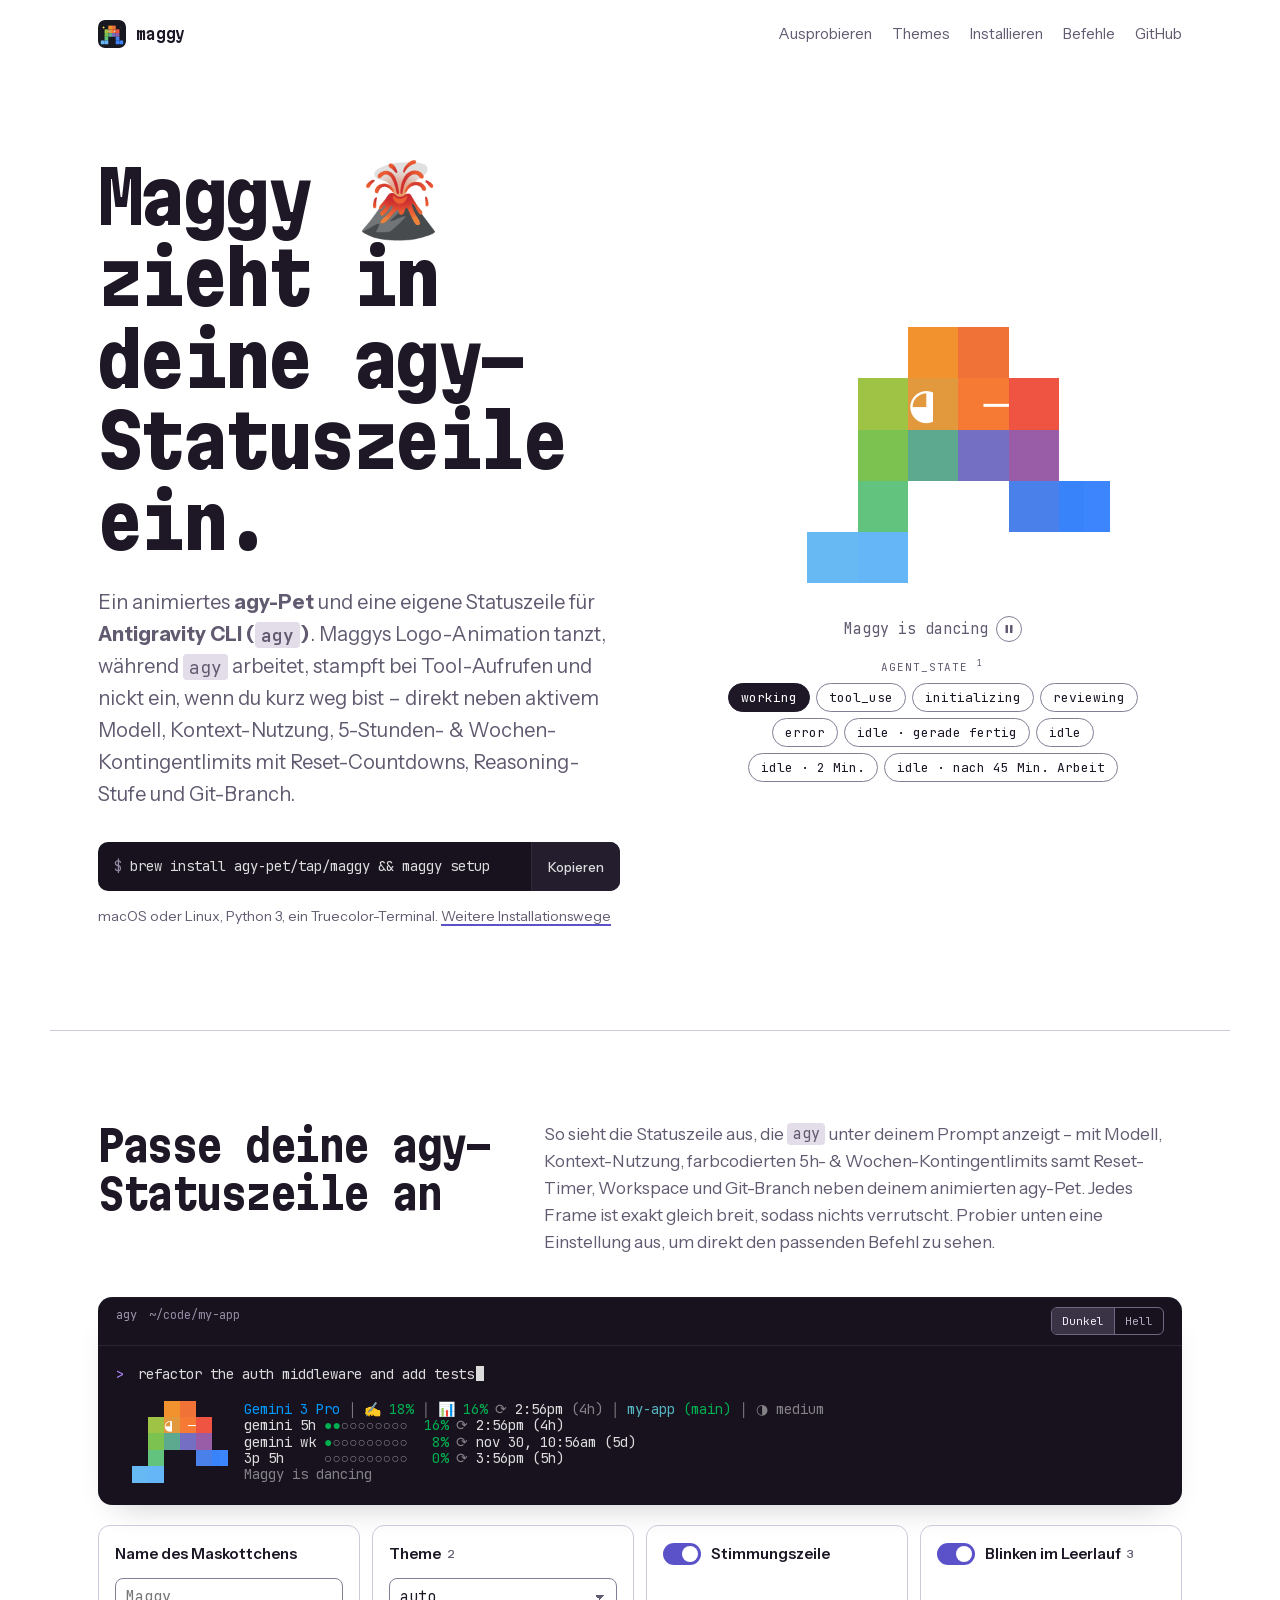
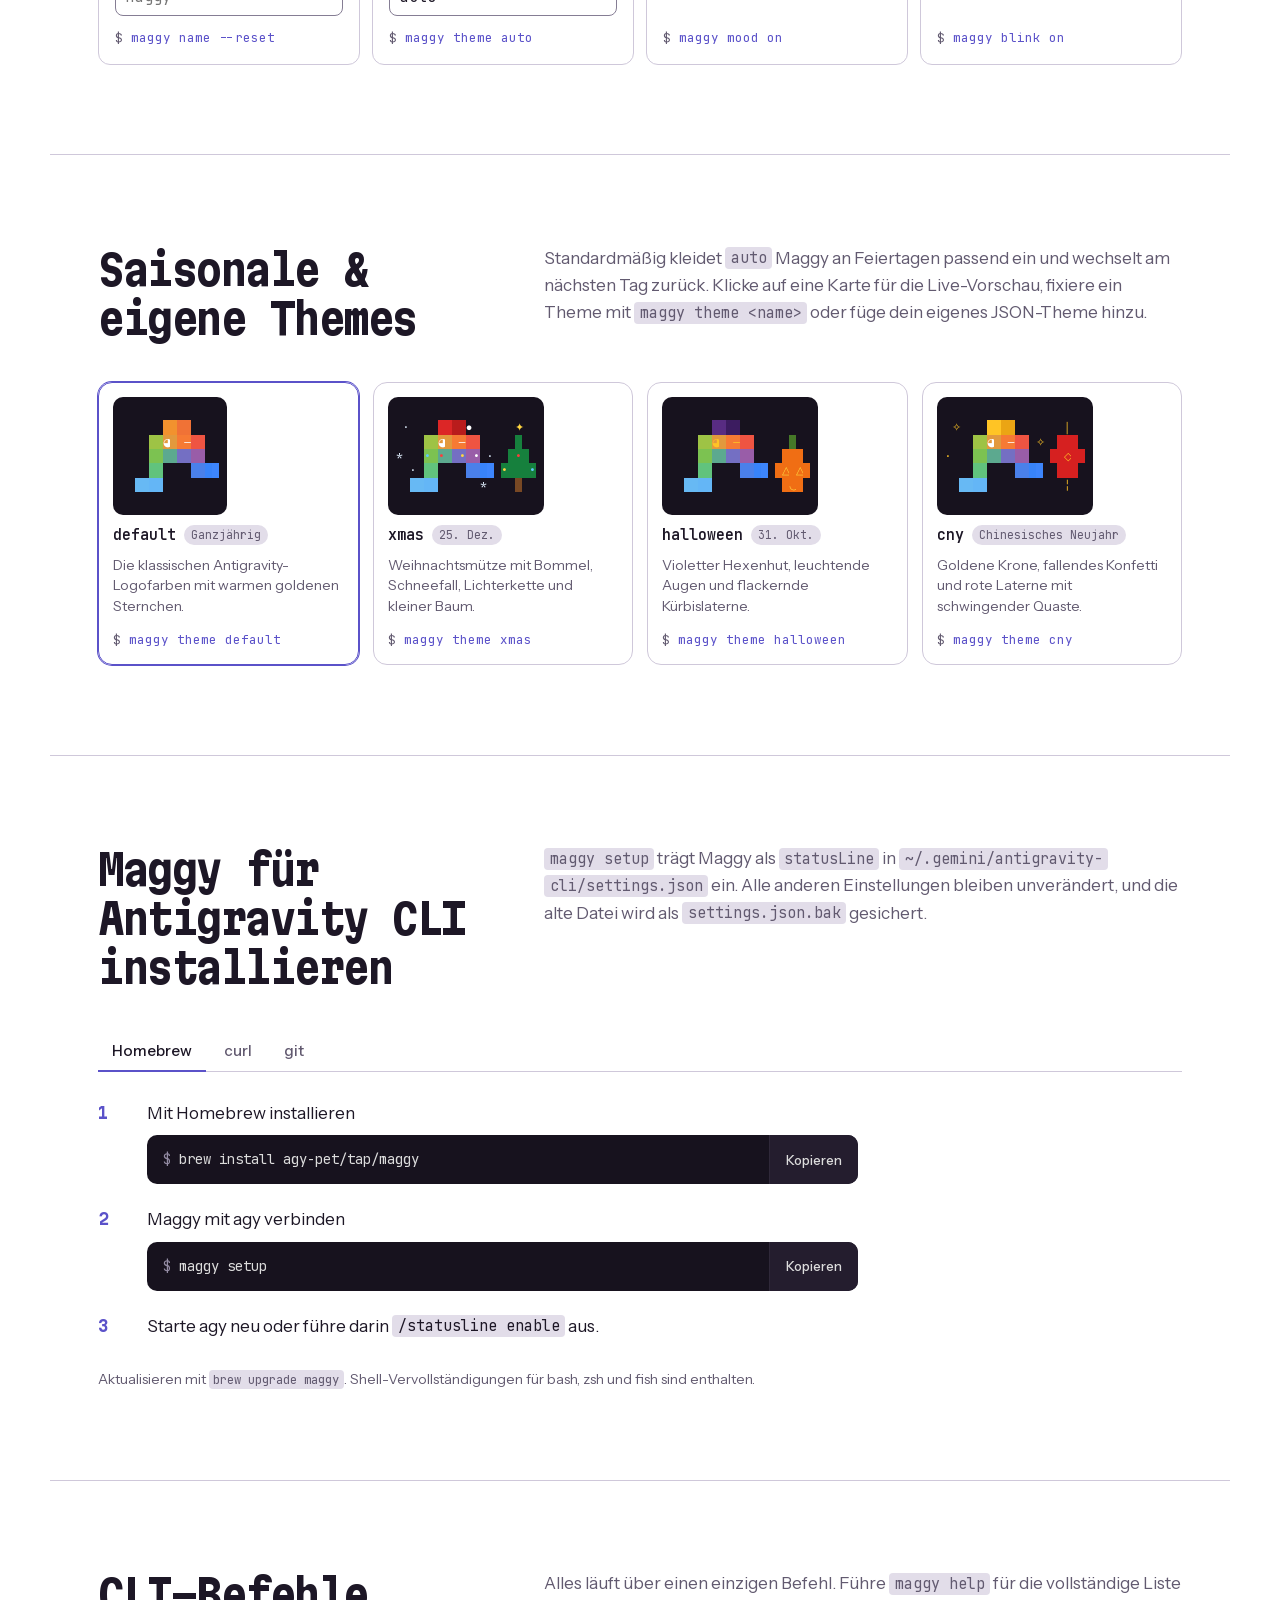
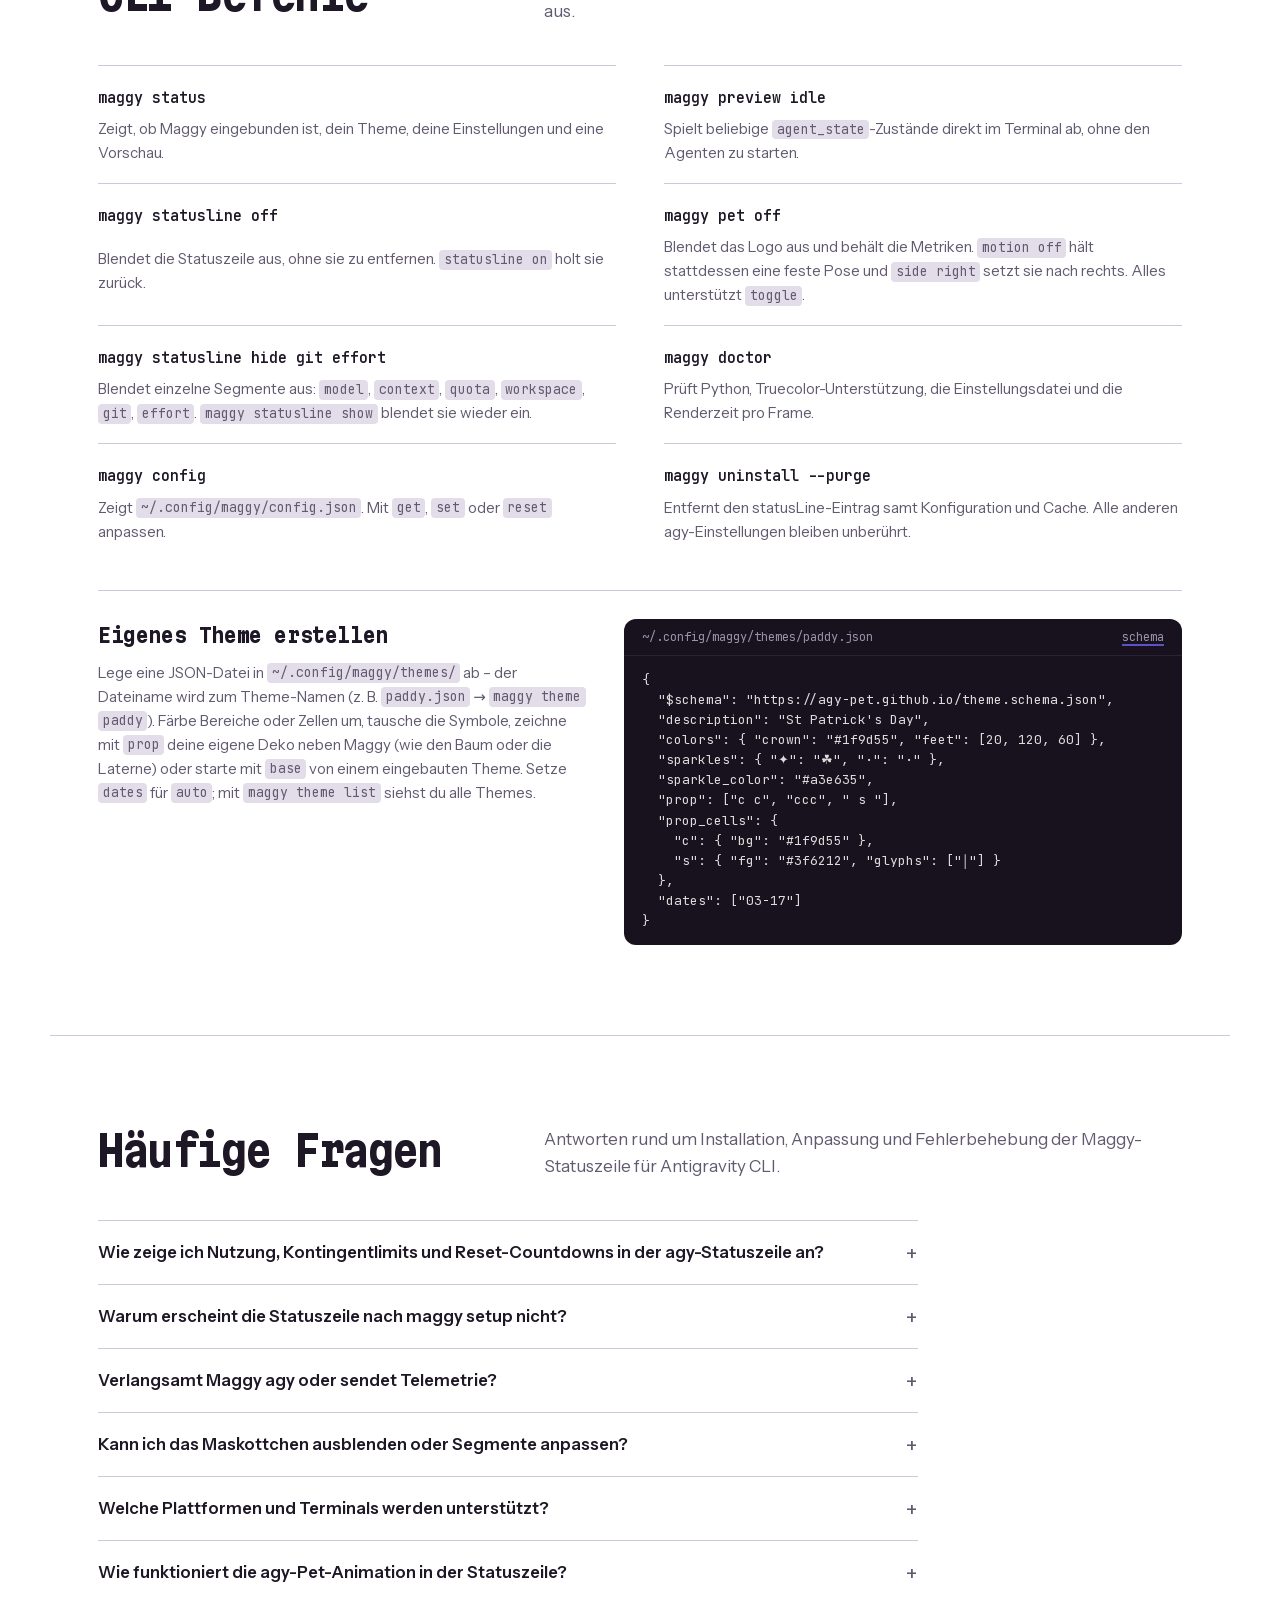
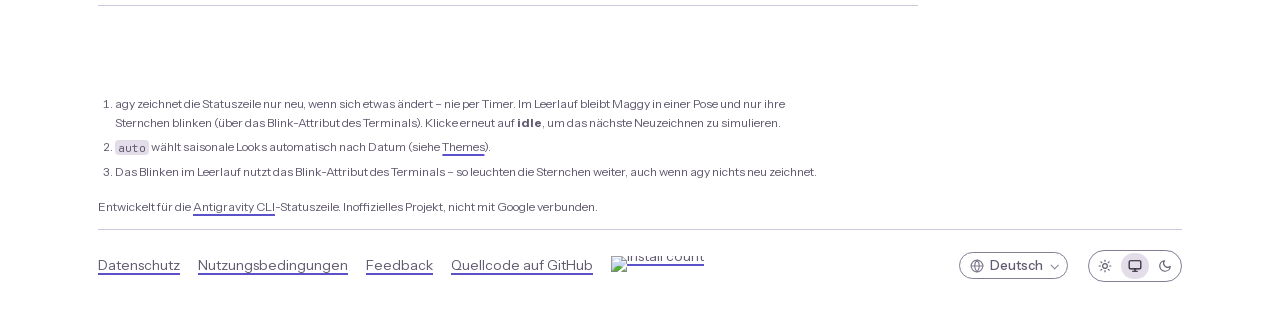
==== de/index.html @ 8cfe90ca "deploy: agy-pet/maggy@bf13119" ====
<!doctype html>
<html lang="de">
<head>
  <meta charset="utf-8">
  <meta name="viewport" content="width=device-width, initial-scale=1">
  <title>Maggy — agy Pet, Animation &amp; Statuszeile (Nutzung, Limits &amp; Reset)</title>
  <meta name="description" content="Animiertes agy-Pet &amp; Statuszeile für Antigravity CLI mit Kontext-Nutzung, 5h- &amp; Wochen-Kontingentlimits, Reset-Countdown, aktivem Modell und Git-Branch.">
  <meta name="robots" content="index, follow">
  <meta name="color-scheme" content="light dark">
  <meta name="theme-color" content="#ffffff" media="(prefers-color-scheme: light)">
  <meta name="theme-color" content="#141019" media="(prefers-color-scheme: dark)">
  <link rel="canonical" href="https://agy-pet.github.io/de/">
  <link rel="alternate" hreflang="x-default" href="https://agy-pet.github.io/">
  <link rel="alternate" hreflang="en" href="https://agy-pet.github.io/">
  <link rel="alternate" hreflang="zh-CN" href="https://agy-pet.github.io/zh-cn/">
  <link rel="alternate" hreflang="zh-TW" href="https://agy-pet.github.io/zh-tw/">
  <link rel="alternate" hreflang="ja" href="https://agy-pet.github.io/ja/">
  <link rel="alternate" hreflang="ko" href="https://agy-pet.github.io/ko/">
  <link rel="alternate" hreflang="es" href="https://agy-pet.github.io/es/">
  <link rel="alternate" hreflang="fr" href="https://agy-pet.github.io/fr/">
  <link rel="alternate" hreflang="de" href="https://agy-pet.github.io/de/">
  <link rel="alternate" hreflang="pt" href="https://agy-pet.github.io/pt/">
  <link rel="alternate" type="text/markdown" title="Maggy docs (Markdown)" href="https://agy-pet.github.io/index.md">
  <link rel="alternate" type="text/plain" title="llms.txt" href="https://agy-pet.github.io/llms.txt">
  <meta property="og:type" content="website">
  <meta property="og:site_name" content="Maggy">
  <meta property="og:locale" content="de_DE">
  <meta property="og:locale:alternate" content="en_US">
  <meta property="og:locale:alternate" content="zh_CN">
  <meta property="og:locale:alternate" content="zh_TW">
  <meta property="og:locale:alternate" content="ja_JP">
  <meta property="og:locale:alternate" content="ko_KR">
  <meta property="og:locale:alternate" content="es_ES">
  <meta property="og:locale:alternate" content="fr_FR">
  <meta property="og:locale:alternate" content="pt_BR">
  <meta property="og:url" content="https://agy-pet.github.io/de/">
  <meta property="og:title" content="Maggy — agy Pet, Animation &amp; Statuszeile (Nutzung, Limits &amp; Reset)">
  <meta property="og:description" content="Animiertes agy-Pet &amp; eigene Statuszeile für Antigravity CLI – tanzende Logo-Animation neben Kontext-Nutzung, 5h- &amp; Wochen-Kontingentlimits, Reset-Countdown und Git-Branch.">
  <meta property="og:image" content="https://agy-pet.github.io/social-preview.png">
  <meta property="og:image:type" content="image/png">
  <meta property="og:image:width" content="1280">
  <meta property="og:image:height" content="640">
  <meta property="og:image:alt" content="Maggy — agy Pet, Animation &amp; Statuszeile (Nutzung, Limits &amp; Reset)">
  <meta name="twitter:card" content="summary_large_image">
  <meta name="twitter:title" content="Maggy — agy Pet, Animation &amp; Statuszeile (Nutzung, Limits &amp; Reset)">
  <meta name="twitter:description" content="Animiertes agy-Pet &amp; Statuszeile für Antigravity CLI mit Kontext-Nutzung, 5h- &amp; Wochen-Kontingentlimits, Reset-Countdown, aktivem Modell und Git-Branch.">
  <meta name="twitter:image" content="https://agy-pet.github.io/social-preview.png">
  <meta name="twitter:image:alt" content="Maggy — agy Pet, Animation &amp; Statuszeile (Nutzung, Limits &amp; Reset)">
  <link rel="icon" href="../favicon.ico" sizes="48x48">
  <link rel="icon" type="image/svg+xml" href="../favicon.svg">
  <link rel="apple-touch-icon" sizes="512x512" href="../apple-touch-icon.png">
  <script type="application/ld+json">
  {
    "@context": "https://schema.org",
    "@graph": [
      {
        "@type": "WebSite",
        "name": "Maggy",
        "url": "https://agy-pet.github.io/de/",
        "inLanguage": "de"
      },
      {
        "@type": "SoftwareApplication",
        "name": "Maggy",
        "alternateName": [
          "maggy",
          "agy-pet",
          "agy statusline"
        ],
        "description": "Animiertes agy-Pet & eigene Statuszeile für Antigravity CLI – tanzende Logo-Animation neben Kontext-Nutzung, 5h- & Wochen-Kontingentlimits, Reset-Countdown und Git-Branch.",
        "url": "https://agy-pet.github.io/de/",
        "inLanguage": "de",
        "image": "https://agy-pet.github.io/social-preview.png",
        "screenshot": "https://agy-pet.github.io/social-preview.png",
        "applicationCategory": "DeveloperApplication",
        "operatingSystem": "macOS, Linux",
        "softwareVersion": "0.8.5",
        "author": {
          "@type": "Organization",
          "name": "agy-pet",
          "url": "https://github.com/agy-pet"
        },
        "codeRepository": "https://github.com/agy-pet/maggy",
        "downloadUrl": "https://github.com/agy-pet/maggy/releases",
        "installUrl": "https://agy-pet.github.io/de/#install",
        "softwareHelp": "https://agy-pet.github.io/llms-full.txt",
        "softwareRequirements": "Antigravity CLI (agy), Python 3, truecolor terminal",
        "isAccessibleForFree": true,
        "license": "https://opensource.org/licenses/MIT",
        "keywords": "Antigravity CLI, agy, agy statusline, agy pet, agy animation, terminal pet, CLI mascot, quota usage, rate limit, quota limit, reset countdown, reset timer, context window, Homebrew",
        "featureList": [
          "Live agy statusline showing context window usage %, 5-hour and weekly quota limits, and reset countdowns",
          "State-aware agy pet animations for working, tool_use, initializing, reviewing, idle, sleep, stretch, and error",
          "Color-coded quota usage bars with cached reset timers across statusline refreshes",
          "Seasonal auto themes (Christmas, Halloween, Lunar New Year) and custom JSON themes",
          "Zero telemetry, Python 3 standard library only, macOS and Linux support"
        ],
        "offers": {
          "@type": "Offer",
          "price": "0",
          "priceCurrency": "USD"
        }
      },
      {
        "@type": "FAQPage",
        "inLanguage": "de",
        "mainEntity": [
          {
            "@type": "Question",
            "name": "Wie zeige ich Nutzung, Kontingentlimits und Reset-Countdowns in der agy-Statuszeile an?",
            "acceptedAnswer": {
              "@type": "Answer",
              "text": "Installiere Maggy mit brew install agy-pet/tap/maggy && maggy setup und starte agy neu oder führe /statusline enable aus. Maggy bindet statusLine in ~/.gemini/antigravity-cli/settings.json ein und zeigt Modell, Kontext-Nutzung in %, farbcodierte 5-Stunden- und Wochen-Kontingentlimits mit Reset-Zeit und Countdown (über Aktualisierungen hinweg gecacht), Workspace, Git-Branch und Reasoning-Stufe an."
            }
          },
          {
            "@type": "Question",
            "name": "Warum erscheint die Statuszeile nach maggy setup nicht?",
            "acceptedAnswer": {
              "@type": "Answer",
              "text": "Starte agy neu oder gib in einer laufenden Sitzung /statusline enable ein. Falls weiterhin nichts erscheint, prüfe mit maggy doctor Python 3, Truecolor-Unterstützung und den statusLine-Eintrag in ~/.gemini/antigravity-cli/settings.json."
            }
          },
          {
            "@type": "Question",
            "name": "Verlangsamt Maggy agy oder sendet Telemetrie?",
            "acceptedAnswer": {
              "@type": "Answer",
              "text": "Nein. Die maggy-CLI läuft zu 100 % lokal nur mit der Python-3-Standardbibliothek und sendet keinerlei Telemetrie. agy ruft sie nur bei Statusänderungen auf (kein Hintergrund-Timer), und mit maggy doctor kannst du die Renderzeit jederzeit prüfen."
            }
          },
          {
            "@type": "Question",
            "name": "Kann ich das Maskottchen ausblenden oder Segmente anpassen?",
            "acceptedAnswer": {
              "@type": "Answer",
              "text": "Ja. Mit maggy pet off bleiben nur die Metriken, maggy motion off hält eine feste Pose und maggy side right verschiebt Maggy nach rechts. Einzelne Segmente blendest du mit maggy statusline hide (model, context, quota, workspace, git, effort) aus und mit maggy statusline show wieder ein."
            }
          },
          {
            "@type": "Question",
            "name": "Welche Plattformen und Terminals werden unterstützt?",
            "acceptedAnswer": {
              "@type": "Answer",
              "text": "Maggy läuft unter macOS und Linux (inkl. WSL) in jedem 24-Bit-Truecolor-Terminal wie Ghostty, Kitty, iTerm2, WezTerm, Alacritty, Warp oder dem integrierten VS-Code-Terminal und benötigt Python 3."
            }
          },
          {
            "@type": "Question",
            "name": "Wie funktioniert die agy-Pet-Animation in der Statuszeile?",
            "acceptedAnswer": {
              "@type": "Answer",
              "text": "Maggy zeichnet das Antigravity-Logo mit ausdrucksstarken Augen direkt im Terminal und spielt zustandsabhängige Animationen über agent_state ab – tanzend bei working, stampfend bei tool_use, spähend bei reviewing, blinkend bei idle und schlummernd nach 2 Minuten. Mit maggy preview working siehst du jede Animation vorab, und maggy motion off hält eine feste Pose."
            }
          }
        ]
      }
    ]
  }
  </script>
  <link rel="preload" href="../fonts/instrument-sans-latin.woff2" as="font" type="font/woff2" crossorigin>
  <link rel="preload" href="../fonts/martian-mono-latin.woff2" as="font" type="font/woff2" crossorigin>
  <link rel="stylesheet" href="../fonts/fonts.css">
  <link rel="stylesheet" href="../style.css">
  <script>!function(){try{var v=localStorage.getItem('maggy.appearance');if(v==='light'||v==='dark')document.documentElement.dataset.theme=v}catch(e){}}();</script>
  <script>
    window.dataLayer = window.dataLayer || [];
    function gtag(){dataLayer.push(arguments);}
    (function(){
      var EEA_UK_CH = [
        'AT','BE','BG','CH','CY','CZ','DE','DK','EE','ES','FI','FR',
        'GB','GR','HR','HU','IE','IS','IT','LI','LT','LU','LV','MT',
        'NL','NO','PL','PT','RO','SE','SI','SK'
      ];
      var gpc = Boolean(navigator.globalPrivacyControl);
      gtag('consent', 'default', {
        analytics_storage: 'denied',
        ad_storage: 'denied',
        ad_user_data: 'denied',
        ad_personalization: 'denied',
        region: EEA_UK_CH,
        wait_for_update: 500
      });
      gtag('consent', 'default', {
        analytics_storage: gpc ? 'denied' : 'granted',
        ad_storage: 'denied',
        ad_user_data: 'denied',
        ad_personalization: 'denied'
      });
      try {
        var saved = localStorage.getItem('maggy.consent');
        if (saved === 'granted' || saved === 'denied') {
          gtag('consent', 'update', { analytics_storage: saved });
        }
      } catch (e) {}
    })();
    gtag('js', new Date());
  </script>
  <script async src="https://www.googletagmanager.com/gtm.js?id=GTM-N3ZC3P7X"></script>
</head>
<body data-locale="de" data-copy-idle="Kopieren" data-copy-copied="Kopiert" data-copy-fallback="Markieren &amp; kopieren">
  <a class="skip" href="#main">Zum Inhalt springen</a>

  <header class="top">
    <a class="wordmark" href="./" aria-label="Maggy Startseite"><img class="wordmark-logo" src="../favicon.svg" alt="" width="28" height="28"><span>maggy</span></a>
    <div class="top-right">
      <nav aria-label="Hauptnavigation">
        <a href="#try">Ausprobieren</a>
        <a href="#themes">Themes</a>
        <a href="#install">Installieren</a>
        <a href="#commands">Befehle</a>
        <a href="https://github.com/agy-pet/maggy">GitHub</a>
      </nav>
    </div>
  </header>

  <main id="main" tabindex="-1">
    <section class="hero" aria-labelledby="hero-title">
      <div class="hero-copy">
        <h1 id="hero-title">Maggy&nbsp;<span aria-hidden="true">🌋</span> zieht in deine agy-Statuszeile ein.</h1>
        <p class="lede">Ein animiertes <strong>agy-Pet</strong> und eine eigene Statuszeile für <strong>Antigravity CLI (<code>agy</code>)</strong>. Maggys Logo-Animation tanzt, während <code>agy</code> arbeitet, stampft bei Tool-Aufrufen und nickt ein, wenn du kurz weg bist – direkt neben aktivem Modell, Kontext-Nutzung, 5-Stunden- &amp; Wochen-Kontingentlimits mit Reset-Countdowns, Reasoning-Stufe und Git-Branch.</p>
        <div class="cmd-box">
          <code id="hero-cmd">brew install agy-pet/tap/maggy &amp;&amp; maggy setup</code>
          <button type="button" class="copy" data-copy="hero-cmd" aria-describedby="hero-cmd">Kopieren</button>
        </div>
        <p class="hint">macOS oder Linux, Python 3, ein Truecolor-Terminal. <a href="#install">Weitere Installationswege</a></p>
      </div>

      <div class="stage">
        <figure class="sprite-figure">
          <div id="maggy" class="sprite" role="img" aria-label="Maggy, das tanzende Antigravity-Logo mit Augen"></div>
          <figcaption class="mood-bar">
            <span id="mood" aria-live="polite">Maggy is dancing</span>
            <button type="button" id="motion-toggle" class="motion-toggle" aria-pressed="false" aria-label="Animation pausieren" title="Animation pausieren" data-label-pause="Animation pausieren" data-label-play="Animation abspielen">
              <svg class="icon-pause" width="12" height="12" viewBox="0 0 24 24" fill="currentColor" aria-hidden="true"><rect x="5" y="4" width="5" height="16" rx="1"/><rect x="14" y="4" width="5" height="16" rx="1"/></svg>
              <svg class="icon-play" width="12" height="12" viewBox="0 0 24 24" fill="currentColor" aria-hidden="true"><path d="M6 4.5v15l13-7.5z"/></svg>
            </button>
          </figcaption>
        </figure>
        <div class="states" role="group" aria-label="agent_state">
          <span class="states-label">agent_state<sup class="fn-ref"><a href="#fn-1" id="fnref-1"><span class="sr-only">Fußnote</span> 1</a></sup></span>
          <button type="button" data-mood="working" aria-pressed="true">working</button>
          <button type="button" data-mood="tool_use" aria-pressed="false">tool_use</button>
          <button type="button" data-mood="initializing" aria-pressed="false">initializing</button>
          <button type="button" data-mood="reviewing" aria-pressed="false">reviewing</button>
          <button type="button" data-mood="error" aria-pressed="false">error</button>
          <button type="button" data-mood="done" aria-pressed="false">idle · gerade fertig</button>
          <button type="button" data-mood="idle" aria-pressed="false">idle</button>
          <button type="button" data-mood="sleep" aria-pressed="false">idle · 2 Min.</button>
          <button type="button" data-mood="stretch" aria-pressed="false">idle · nach 45 Min. Arbeit</button>
        </div>
      </div>
    </section>

    <section id="try" class="try" aria-labelledby="try-title">
      <div class="section-head">
        <h2 id="try-title">Passe deine agy-Statuszeile an</h2>
        <p>So sieht die Statuszeile aus, die <code>agy</code> unter deinem Prompt anzeigt – mit Modell, Kontext-Nutzung, farbcodierten 5h- &amp; Wochen-Kontingentlimits samt Reset-Timer, Workspace und Git-Branch neben deinem animierten agy-Pet. Jedes Frame ist exakt gleich breit, sodass nichts verrutscht. Probier unten eine Einstellung aus, um direkt den passenden Befehl zu sehen.</p>
      </div>

      <div class="terminal" role="region" aria-label="Vorschau der agy-Statuszeile mit Maggy">
        <div class="term-bar"><span>agy</span><span class="dim-text">~/code/my-app</span>
          <span class="term-bg" role="group" aria-label="Terminal-Hintergrund">
            <button type="button" data-term-bg="dark" aria-pressed="true">Dunkel</button>
            <button type="button" data-term-bg="light" aria-pressed="false">Hell</button>
          </span>
        </div>
        <div class="term-prompt"><span class="caret" aria-hidden="true">&gt;</span> refactor the auth middleware and add tests<span class="cursor" aria-hidden="true"></span></div>
        <div id="term-body" class="term-body" aria-hidden="true"></div>
        <p id="term-sr" class="sr-only"></p>
      </div>

      <div class="controls">
        <div class="control">
          <label for="pet-name">Name des Maskottchens</label>
          <input id="pet-name" type="text" maxlength="16" placeholder="Maggy" autocomplete="off" spellcheck="false" aria-describedby="cmd-name">
          <code id="cmd-name">maggy name --reset</code>
        </div>
        <div class="control">
          <div class="control-label">
            <label for="opt-theme">Theme</label><sup class="fn-ref"><a href="#fn-2" id="fnref-2"><span class="sr-only">Fußnote</span> 2</a></sup>
          </div>
          <select id="opt-theme" name="theme" aria-describedby="cmd-theme">
            <option value="auto" selected>auto</option>
            <option value="default">default</option>
            <option value="xmas">xmas</option>
            <option value="halloween">halloween</option>
            <option value="cny">cny</option>
          </select>
          <code id="cmd-theme">maggy theme auto</code>
        </div>
        <div class="control">
          <label class="switch"><input id="opt-mood" type="checkbox" checked aria-describedby="cmd-mood"><span>Stimmungszeile</span></label>
          <code id="cmd-mood">maggy mood on</code>
        </div>
        <div class="control">
          <div class="control-label">
            <label class="switch"><input id="opt-blink" type="checkbox" checked aria-describedby="cmd-blink"><span>Blinken im Leerlauf</span></label><sup class="fn-ref"><a href="#fn-3" id="fnref-3"><span class="sr-only">Fußnote</span> 3</a></sup>
          </div>
          <code id="cmd-blink">maggy blink on</code>
        </div>
      </div>
    </section>

    <section id="themes" class="themes" aria-labelledby="themes-title">
      <div class="section-head">
        <h2 id="themes-title">Saisonale &amp; eigene Themes</h2>
        <p>Standardmäßig kleidet <code>auto</code> Maggy an Feiertagen passend ein und wechselt am nächsten Tag zurück. Klicke auf eine Karte für die Live-Vorschau, fixiere ein Theme mit <code>maggy theme &lt;name&gt;</code> oder füge dein eigenes JSON-Theme hinzu.</p>
      </div>

      <div class="theme-grid" role="group" aria-label="Integrierte Themes">
        <button type="button" class="theme-card" data-theme-card="default" aria-pressed="false">
          <div class="theme-preview"><div class="theme-sprite" data-theme-sprite="default" aria-hidden="true"></div></div>
          <div class="theme-meta">
            <span class="theme-name">default</span>
            <span class="theme-date">Ganzjährig</span>
          </div>
          <p class="theme-desc">Die klassischen Antigravity-Logofarben mit warmen goldenen Sternchen.</p>
          <code class="theme-cmd">maggy theme default</code>
        </button>

        <button type="button" class="theme-card" data-theme-card="xmas" aria-pressed="false">
          <div class="theme-preview"><div class="theme-sprite" data-theme-sprite="xmas" aria-hidden="true"></div></div>
          <div class="theme-meta">
            <span class="theme-name">xmas</span>
            <span class="theme-date">25. Dez.</span>
          </div>
          <p class="theme-desc">Weihnachtsmütze mit Bommel, Schneefall, Lichterkette und kleiner Baum.</p>
          <code class="theme-cmd">maggy theme xmas</code>
        </button>

        <button type="button" class="theme-card" data-theme-card="halloween" aria-pressed="false">
          <div class="theme-preview"><div class="theme-sprite" data-theme-sprite="halloween" aria-hidden="true"></div></div>
          <div class="theme-meta">
            <span class="theme-name">halloween</span>
            <span class="theme-date">31. Okt.</span>
          </div>
          <p class="theme-desc">Violetter Hexenhut, leuchtende Augen und flackernde Kürbislaterne.</p>
          <code class="theme-cmd">maggy theme halloween</code>
        </button>

        <button type="button" class="theme-card" data-theme-card="cny" aria-pressed="false">
          <div class="theme-preview"><div class="theme-sprite" data-theme-sprite="cny" aria-hidden="true"></div></div>
          <div class="theme-meta">
            <span class="theme-name">cny</span>
            <span class="theme-date">Chinesisches Neujahr</span>
          </div>
          <p class="theme-desc">Goldene Krone, fallendes Konfetti und rote Laterne mit schwingender Quaste.</p>
          <code class="theme-cmd">maggy theme cny</code>
        </button>
      </div>

    </section>

    <section id="install" class="install" aria-labelledby="install-title">
      <div class="section-head">
        <h2 id="install-title">Maggy für Antigravity CLI installieren</h2>
        <p><code>maggy setup</code> trägt Maggy als <code>statusLine</code> in <code>~/.gemini/antigravity-cli/settings.json</code> ein. Alle anderen Einstellungen bleiben unverändert, und die alte Datei wird als <code>settings.json.bak</code> gesichert.</p>
      </div>

      <div class="tabs" role="tablist" aria-label="Installationsmethode">
        <button type="button" role="tab" id="tab-brew" aria-controls="pane-brew" aria-selected="true">Homebrew</button>
        <button type="button" role="tab" id="tab-curl" aria-controls="pane-curl" aria-selected="false" tabindex="-1">curl</button>
        <button type="button" role="tab" id="tab-git" aria-controls="pane-git" aria-selected="false" tabindex="-1">git</button>
      </div>

      <div id="pane-brew" class="pane" role="tabpanel" aria-labelledby="tab-brew">
        <ol class="steps">
          <li><span>Mit Homebrew installieren</span><div class="cmd-box"><code id="c1">brew install agy-pet/tap/maggy</code><button type="button" class="copy" data-copy="c1" aria-describedby="c1">Kopieren</button></div></li>
          <li><span>Maggy mit agy verbinden</span><div class="cmd-box"><code id="c2">maggy setup</code><button type="button" class="copy" data-copy="c2" aria-describedby="c2">Kopieren</button></div></li>
          <li><span>Starte agy neu oder führe darin <code>/statusline enable</code> aus.</span></li>
        </ol>
        <p class="note">Aktualisieren mit <code>brew upgrade maggy</code>. Shell-Vervollständigungen für bash, zsh und fish sind enthalten.</p>
      </div>

      <div id="pane-curl" class="pane" role="tabpanel" aria-labelledby="tab-curl" hidden>
        <ol class="steps">
          <li><span>Starte das Installationsskript: Es klont nach <code>~/.maggy</code>, verlinkt <code>maggy</code> nach <code>~/.local/bin</code> und führt <code>maggy setup</code> aus.</span><div class="cmd-box"><code id="c3">curl -fsSL https://agy-pet.github.io/install.sh | bash</code><button type="button" class="copy" data-copy="c3" aria-describedby="c3">Kopieren</button></div></li>
          <li><span>Starte agy neu oder führe darin <code>/statusline enable</code> aus.</span></li>
        </ol>
        <p class="note">Optionen übergibst du per <code>| bash -s -- --theme xmas --no-mood</code>; spätere Updates laufen über <code>maggy update</code>.</p>
      </div>

      <div id="pane-git" class="pane" role="tabpanel" aria-labelledby="tab-git" hidden>
        <ol class="steps">
          <li><span>Repository klonen</span><div class="cmd-box"><code id="c4">git clone https://github.com/agy-pet/maggy.git ~/.maggy</code><button type="button" class="copy" data-copy="c4" aria-describedby="c4">Kopieren</button></div></li>
          <li><span>Maggy mit agy verbinden</span><div class="cmd-box"><code id="c5">~/.maggy/bin/maggy setup</code><button type="button" class="copy" data-copy="c5" aria-describedby="c5">Kopieren</button></div></li>
          <li><span>Starte agy neu oder führe darin <code>/statusline enable</code> aus.</span></li>
        </ol>
      </div>
    </section>

    <section id="commands" class="commands" aria-labelledby="commands-title">
      <div class="section-head">
        <h2 id="commands-title">CLI-Befehle</h2>
        <p>Alles läuft über einen einzigen Befehl. Führe <code>maggy help</code> für die vollständige Liste aus.</p>
      </div>
      <dl class="cmd-list">
        <div><dt><code>maggy status</code></dt><dd>Zeigt, ob Maggy eingebunden ist, dein Theme, deine Einstellungen und eine Vorschau.</dd></div>
        <div><dt><code>maggy preview idle</code></dt><dd>Spielt beliebige <code>agent_state</code>-Zustände direkt im Terminal ab, ohne den Agenten zu starten.</dd></div>
        <div><dt><code>maggy statusline off</code></dt><dd>Blendet die Statuszeile aus, ohne sie zu entfernen. <code>statusline on</code> holt sie zurück.</dd></div>
        <div><dt><code>maggy pet off</code></dt><dd>Blendet das Logo aus und behält die Metriken. <code>motion off</code> hält stattdessen eine feste Pose und <code>side right</code> setzt sie nach rechts. Alles unterstützt <code>toggle</code>.</dd></div>
        <div><dt><code>maggy statusline hide git effort</code></dt><dd>Blendet einzelne Segmente aus: <code>model</code>, <code>context</code>, <code>quota</code>, <code>workspace</code>, <code>git</code>, <code>effort</code>. <code>maggy statusline show</code> blendet sie wieder ein.</dd></div>
        <div><dt><code>maggy doctor</code></dt><dd>Prüft Python, Truecolor-Unterstützung, die Einstellungsdatei und die Renderzeit pro Frame.</dd></div>
        <div><dt><code>maggy config</code></dt><dd>Zeigt <code>~/.config/maggy/config.json</code>. Mit <code>get</code>, <code>set</code> oder <code>reset</code> anpassen.</dd></div>
        <div><dt><code>maggy uninstall --purge</code></dt><dd>Entfernt den statusLine-Eintrag samt Konfiguration und Cache. Alle anderen agy-Einstellungen bleiben unberührt.</dd></div>
      </dl>

      <div class="theme-custom">
        <div class="theme-custom-copy">
          <h3>Eigenes Theme erstellen</h3>
          <p>Lege eine JSON-Datei in <code>~/.config/maggy/themes/</code> ab – der Dateiname wird zum Theme-Namen (z. B. <code>paddy.json</code> &rarr; <code>maggy theme paddy</code>). Färbe Bereiche oder Zellen um, tausche die Symbole, zeichne mit <code>prop</code> deine eigene Deko neben Maggy (wie den Baum oder die Laterne) oder starte mit <code>base</code> von einem eingebauten Theme. Setze <code>dates</code> für <code>auto</code>; mit <code>maggy theme list</code> siehst du alle Themes.</p>
        </div>
        <div class="theme-json-wrap">
          <div class="term-bar"><span>~/.config/maggy/themes/paddy.json</span><a class="schema-link" href="https://agy-pet.github.io/theme.schema.json" title="JSON Schema for theme files">schema</a></div>
          <pre class="theme-json" tabindex="0"><code>{
  "$schema": "https://agy-pet.github.io/theme.schema.json",
  "description": "St Patrick's Day",
  "colors": { "crown": "#1f9d55", "feet": [20, 120, 60] },
  "sparkles": { "✦": "☘", "·": "·" },
  "sparkle_color": "#a3e635",
  "prop": ["c c", "ccc", " s "],
  "prop_cells": {
    "c": { "bg": "#1f9d55" },
    "s": { "fg": "#3f6212", "glyphs": ["│"] }
  },
  "dates": ["03-17"]
}</code></pre>
        </div>
      </div>
    </section>

    <section id="faq" class="faq" aria-labelledby="faq-title">
      <div class="section-head">
        <h2 id="faq-title">Häufige Fragen</h2>
        <p>Antworten rund um Installation, Anpassung und Fehlerbehebung der Maggy-Statuszeile für Antigravity CLI.</p>
      </div>
      <div class="faq-list">
        <details>
          <summary>Wie zeige ich Nutzung, Kontingentlimits und Reset-Countdowns in der agy-Statuszeile an?</summary>
          <p>Installiere Maggy mit <code>brew install agy-pet/tap/maggy &amp;&amp; maggy setup</code> und starte <code>agy</code> neu oder führe <code>/statusline enable</code> aus. Maggy bindet <code>statusLine</code> in <code>~/.gemini/antigravity-cli/settings.json</code> ein und zeigt Modell, Kontext-Nutzung in %, farbcodierte 5-Stunden- und Wochen-Kontingentlimits mit Reset-Zeit und Countdown (über Aktualisierungen hinweg gecacht), Workspace, Git-Branch und Reasoning-Stufe an.</p>
        </details>
        <details>
          <summary>Warum erscheint die Statuszeile nach maggy setup nicht?</summary>
          <p>Starte <code>agy</code> neu oder gib in einer laufenden Sitzung <code>/statusline enable</code> ein. Falls weiterhin nichts erscheint, prüfe mit <code>maggy doctor</code> Python 3, Truecolor-Unterstützung und den <code>statusLine</code>-Eintrag in <code>~/.gemini/antigravity-cli/settings.json</code>.</p>
        </details>
        <details>
          <summary>Verlangsamt Maggy agy oder sendet Telemetrie?</summary>
          <p>Nein. Die <code>maggy</code>-CLI läuft zu 100 % lokal nur mit der Python-3-Standardbibliothek und sendet keinerlei Telemetrie. <code>agy</code> ruft sie nur bei Statusänderungen auf (kein Hintergrund-Timer), und mit <code>maggy doctor</code> kannst du die Renderzeit jederzeit prüfen.</p>
        </details>
        <details>
          <summary>Kann ich das Maskottchen ausblenden oder Segmente anpassen?</summary>
          <p>Ja. Mit <code>maggy pet off</code> bleiben nur die Metriken, <code>maggy motion off</code> hält eine feste Pose und <code>maggy side right</code> verschiebt Maggy nach rechts. Einzelne Segmente blendest du mit <code>maggy statusline hide</code> (<code>model</code>, <code>context</code>, <code>quota</code>, <code>workspace</code>, <code>git</code>, <code>effort</code>) aus und mit <code>maggy statusline show</code> wieder ein.</p>
        </details>
        <details>
          <summary>Welche Plattformen und Terminals werden unterstützt?</summary>
          <p>Maggy läuft unter macOS und Linux (inkl. WSL) in jedem 24-Bit-Truecolor-Terminal wie Ghostty, Kitty, iTerm2, WezTerm, Alacritty, Warp oder dem integrierten VS-Code-Terminal und benötigt Python 3.</p>
        </details>
        <details>
          <summary>Wie funktioniert die agy-Pet-Animation in der Statuszeile?</summary>
          <p>Maggy zeichnet das Antigravity-Logo mit ausdrucksstarken Augen direkt im Terminal und spielt zustandsabhängige Animationen über <code>agent_state</code> ab – tanzend bei <code>working</code>, stampfend bei <code>tool_use</code>, spähend bei <code>reviewing</code>, blinkend bei <code>idle</code> und schlummernd nach 2 Minuten. Mit <code>maggy preview working</code> siehst du jede Animation vorab, und <code>maggy motion off</code> hält eine feste Pose.</p>
        </details>
      </div>
    </section>
  </main>

  <footer class="foot">
    <ol class="footnotes" aria-label="Fußnoten">
      <li id="fn-1">agy zeichnet die Statuszeile nur neu, wenn sich etwas ändert – nie per Timer. Im Leerlauf bleibt Maggy in einer Pose und nur ihre Sternchen blinken (über das Blink-Attribut des Terminals). Klicke erneut auf <b>idle</b>, um das nächste Neuzeichnen zu simulieren.</li>
      <li id="fn-2"><code>auto</code> wählt saisonale Looks automatisch nach Datum (siehe <a href="#themes">Themes</a>).</li>
      <li id="fn-3">Das Blinken im Leerlauf nutzt das Blink-Attribut des Terminals – so leuchten die Sternchen weiter, auch wenn agy nichts neu zeichnet.</li>
    </ol>
    <p class="foot-note">Entwickelt für die <a href="https://antigravity.google/docs/cli/statusline">Antigravity CLI</a>-Statuszeile. Inoffizielles Projekt, nicht mit Google verbunden.</p>
    <div class="foot-end">
      <p class="foot-links">
        <a href="../privacy.html">Datenschutz</a>
        <a href="../terms.html">Nutzungsbedingungen</a>
        <button type="button" class="foot-btn" data-consent-open hidden>Cookie-Einstellungen</button>
        <a href="https://github.com/agy-pet/maggy/issues/new">Feedback</a>
        <a href="https://github.com/agy-pet/maggy">Quellcode auf GitHub</a>
        <a class="installs" href="https://github.com/agy-pet/maggy/releases"><img src="https://img.shields.io/github/downloads/agy-pet/maggy/total?label=installs&amp;color=orange" alt="Install count" height="20" loading="lazy" decoding="async"></a>
      </p>
      <details class="lang-picker">
        <summary>
          <svg class="lang-icon" width="14" height="14" viewBox="0 0 24 24" fill="none" stroke="currentColor" stroke-width="2" stroke-linecap="round" stroke-linejoin="round" aria-hidden="true"><circle cx="12" cy="12" r="10"/><path d="M2 12h20"/><path d="M12 2a15.3 15.3 0 0 1 4 10 15.3 15.3 0 0 1-4 10 15.3 15.3 0 0 1-4-10 15.3 15.3 0 0 1 4-10z"/></svg>
          <span class="sr-only">Sprache</span><span class="sr-only">: </span><span class="lang-current">Deutsch</span>
        </summary>
        <ul class="lang-menu">
          <li><a href="../" hreflang="en" lang="en">English</a></li>
          <li><a href="../zh-cn/" hreflang="zh-CN" lang="zh-CN">简体中文</a></li>
          <li><a href="../zh-tw/" hreflang="zh-TW" lang="zh-TW">繁體中文</a></li>
          <li><a href="../ja/" hreflang="ja" lang="ja">日本語</a></li>
          <li><a href="../ko/" hreflang="ko" lang="ko">한국어</a></li>
          <li><a href="../es/" hreflang="es" lang="es">Español</a></li>
          <li><a href="../fr/" hreflang="fr" lang="fr">Français</a></li>
          <li><a href="../de/" hreflang="de" lang="de" aria-current="page">Deutsch</a></li>
          <li><a href="../pt/" hreflang="pt" lang="pt">Português</a></li>
        </ul>
      </details>
      <div class="appearance" role="group" aria-label="Darstellung">
        <button type="button" data-appearance="light" aria-pressed="false" aria-label="Hell" title="Hell"><svg width="14" height="14" viewBox="0 0 24 24" fill="none" stroke="currentColor" stroke-width="2" stroke-linecap="round" stroke-linejoin="round" aria-hidden="true"><circle cx="12" cy="12" r="4"/><path d="M12 2v2M12 20v2M4.93 4.93l1.41 1.41M17.66 17.66l1.41 1.41M2 12h2M20 12h2M4.93 19.07l1.41-1.41M17.66 6.34l1.41-1.41"/></svg></button>
        <button type="button" data-appearance="system" aria-pressed="true" aria-label="System" title="System"><svg width="14" height="14" viewBox="0 0 24 24" fill="none" stroke="currentColor" stroke-width="2" stroke-linecap="round" stroke-linejoin="round" aria-hidden="true"><rect x="2" y="3" width="20" height="14" rx="2"/><path d="M8 21h8M12 17v4"/></svg></button>
        <button type="button" data-appearance="dark" aria-pressed="false" aria-label="Dunkel" title="Dunkel"><svg width="14" height="14" viewBox="0 0 24 24" fill="none" stroke="currentColor" stroke-width="2" stroke-linecap="round" stroke-linejoin="round" aria-hidden="true"><path d="M21 12.79A9 9 0 1 1 11.21 3 7 7 0 0 0 21 12.79z"/></svg></button>
      </div>
    </div>
  </footer>

  <div id="consent-banner" class="consent" role="dialog" aria-modal="false" aria-label="Analyse-Einwilligung" aria-describedby="consent-desc" hidden>
    <p id="consent-desc" class="consent-text">
      <span>Diese Website verwendet Google-Analytics-Cookies zur Analyse des allgemeinen Datenverkehrs. Das CLI-Tool sendet keinerlei Telemetrie.</span>
      <a href="../privacy.html">Datenschutzerklärung</a>
    </p>
    <div class="consent-actions">
      <button type="button" class="consent-btn" data-consent="denied">Ablehnen</button>
      <button type="button" class="consent-btn consent-accept" data-consent="granted">Akzeptieren</button>
    </div>
  </div>

  <span id="a11y-status" class="sr-only" role="status" aria-live="polite"></span>

  <script src="../appearance.js" defer></script>
  <script src="../consent.js" defer></script>
  <script src="../maggy.js" defer></script>
</body>
</html>
---- fonts/fonts.css ----
/* Self-hosted from Google Fonts (latin + latin-ext only), so visitors make no
   request to Google before consent. Fonts are under the SIL Open Font License;
   see OFL-*.txt beside this file. */
/* latin-ext */
@font-face {
  font-family: 'Instrument Sans';
  font-style: normal;
  font-weight: 400;
  font-stretch: 100%;
  font-display: swap;
  src: url(instrument-sans-latin-ext.woff2) format('woff2');
  unicode-range: U+0100-02BA, U+02BD-02C5, U+02C7-02CC, U+02CE-02D7, U+02DD-02FF, U+0304, U+0308, U+0329, U+1D00-1DBF, U+1E00-1E9F, U+1EF2-1EFF, U+2020, U+20A0-20AB, U+20AD-20C4, U+2113, U+2C60-2C7F, U+A720-A7FF;
}
/* latin */
@font-face {
  font-family: 'Instrument Sans';
  font-style: normal;
  font-weight: 400;
  font-stretch: 100%;
  font-display: swap;
  src: url(instrument-sans-latin.woff2) format('woff2');
  unicode-range: U+0000-00FF, U+0131, U+0152-0153, U+02BB-02BC, U+02C6, U+02DA, U+02DC, U+0304, U+0308, U+0329, U+2000-206F, U+20AC, U+2122, U+2191, U+2193, U+2212, U+2215, U+FEFF, U+FFFD;
}
/* latin-ext */
@font-face {
  font-family: 'Instrument Sans';
  font-style: normal;
  font-weight: 500;
  font-stretch: 100%;
  font-display: swap;
  src: url(instrument-sans-latin-ext.woff2) format('woff2');
  unicode-range: U+0100-02BA, U+02BD-02C5, U+02C7-02CC, U+02CE-02D7, U+02DD-02FF, U+0304, U+0308, U+0329, U+1D00-1DBF, U+1E00-1E9F, U+1EF2-1EFF, U+2020, U+20A0-20AB, U+20AD-20C4, U+2113, U+2C60-2C7F, U+A720-A7FF;
}
/* latin */
@font-face {
  font-family: 'Instrument Sans';
  font-style: normal;
  font-weight: 500;
  font-stretch: 100%;
  font-display: swap;
  src: url(instrument-sans-latin.woff2) format('woff2');
  unicode-range: U+0000-00FF, U+0131, U+0152-0153, U+02BB-02BC, U+02C6, U+02DA, U+02DC, U+0304, U+0308, U+0329, U+2000-206F, U+20AC, U+2122, U+2191, U+2193, U+2212, U+2215, U+FEFF, U+FFFD;
}
/* latin-ext */
@font-face {
  font-family: 'Instrument Sans';
  font-style: normal;
  font-weight: 600;
  font-stretch: 100%;
  font-display: swap;
  src: url(instrument-sans-latin-ext.woff2) format('woff2');
  unicode-range: U+0100-02BA, U+02BD-02C5, U+02C7-02CC, U+02CE-02D7, U+02DD-02FF, U+0304, U+0308, U+0329, U+1D00-1DBF, U+1E00-1E9F, U+1EF2-1EFF, U+2020, U+20A0-20AB, U+20AD-20C4, U+2113, U+2C60-2C7F, U+A720-A7FF;
}
/* latin */
@font-face {
  font-family: 'Instrument Sans';
  font-style: normal;
  font-weight: 600;
  font-stretch: 100%;
  font-display: swap;
  src: url(instrument-sans-latin.woff2) format('woff2');
  unicode-range: U+0000-00FF, U+0131, U+0152-0153, U+02BB-02BC, U+02C6, U+02DA, U+02DC, U+0304, U+0308, U+0329, U+2000-206F, U+20AC, U+2122, U+2191, U+2193, U+2212, U+2215, U+FEFF, U+FFFD;
}
/* latin-ext */
@font-face {
  font-family: 'Instrument Sans';
  font-style: normal;
  font-weight: 700;
  font-stretch: 100%;
  font-display: swap;
  src: url(instrument-sans-latin-ext.woff2) format('woff2');
  unicode-range: U+0100-02BA, U+02BD-02C5, U+02C7-02CC, U+02CE-02D7, U+02DD-02FF, U+0304, U+0308, U+0329, U+1D00-1DBF, U+1E00-1E9F, U+1EF2-1EFF, U+2020, U+20A0-20AB, U+20AD-20C4, U+2113, U+2C60-2C7F, U+A720-A7FF;
}
/* latin */
@font-face {
  font-family: 'Instrument Sans';
  font-style: normal;
  font-weight: 700;
  font-stretch: 100%;
  font-display: swap;
  src: url(instrument-sans-latin.woff2) format('woff2');
  unicode-range: U+0000-00FF, U+0131, U+0152-0153, U+02BB-02BC, U+02C6, U+02DA, U+02DC, U+0304, U+0308, U+0329, U+2000-206F, U+20AC, U+2122, U+2191, U+2193, U+2212, U+2215, U+FEFF, U+FFFD;
}
/* latin-ext */
@font-face {
  font-family: 'JetBrains Mono';
  font-style: normal;
  font-weight: 400;
  font-display: swap;
  src: url(jetbrains-mono-latin-ext.woff2) format('woff2');
  unicode-range: U+0100-02BA, U+02BD-02C5, U+02C7-02CC, U+02CE-02D7, U+02DD-02FF, U+0304, U+0308, U+0329, U+1D00-1DBF, U+1E00-1E9F, U+1EF2-1EFF, U+2020, U+20A0-20AB, U+20AD-20C4, U+2113, U+2C60-2C7F, U+A720-A7FF;
}
/* latin */
@font-face {
  font-family: 'JetBrains Mono';
  font-style: normal;
  font-weight: 400;
  font-display: swap;
  src: url(jetbrains-mono-latin.woff2) format('woff2');
  unicode-range: U+0000-00FF, U+0131, U+0152-0153, U+02BB-02BC, U+02C6, U+02DA, U+02DC, U+0304, U+0308, U+0329, U+2000-206F, U+20AC, U+2122, U+2191, U+2193, U+2212, U+2215, U+FEFF, U+FFFD;
}
/* latin-ext */
@font-face {
  font-family: 'JetBrains Mono';
  font-style: normal;
  font-weight: 600;
  font-display: swap;
  src: url(jetbrains-mono-latin-ext.woff2) format('woff2');
  unicode-range: U+0100-02BA, U+02BD-02C5, U+02C7-02CC, U+02CE-02D7, U+02DD-02FF, U+0304, U+0308, U+0329, U+1D00-1DBF, U+1E00-1E9F, U+1EF2-1EFF, U+2020, U+20A0-20AB, U+20AD-20C4, U+2113, U+2C60-2C7F, U+A720-A7FF;
}
/* latin */
@font-face {
  font-family: 'JetBrains Mono';
  font-style: normal;
  font-weight: 600;
  font-display: swap;
  src: url(jetbrains-mono-latin.woff2) format('woff2');
  unicode-range: U+0000-00FF, U+0131, U+0152-0153, U+02BB-02BC, U+02C6, U+02DA, U+02DC, U+0304, U+0308, U+0329, U+2000-206F, U+20AC, U+2122, U+2191, U+2193, U+2212, U+2215, U+FEFF, U+FFFD;
}
/* latin-ext */
@font-face {
  font-family: 'Martian Mono';
  font-style: normal;
  font-weight: 600 800;
  font-stretch: 75% 100%;
  font-display: swap;
  src: url(martian-mono-latin-ext.woff2) format('woff2');
  unicode-range: U+0100-02BA, U+02BD-02C5, U+02C7-02CC, U+02CE-02D7, U+02DD-02FF, U+0304, U+0308, U+0329, U+1D00-1DBF, U+1E00-1E9F, U+1EF2-1EFF, U+2020, U+20A0-20AB, U+20AD-20C4, U+2113, U+2C60-2C7F, U+A720-A7FF;
}
/* latin */
@font-face {
  font-family: 'Martian Mono';
  font-style: normal;
  font-weight: 600 800;
  font-stretch: 75% 100%;
  font-display: swap;
  src: url(martian-mono-latin.woff2) format('woff2');
  unicode-range: U+0000-00FF, U+0131, U+0152-0153, U+02BB-02BC, U+02C6, U+02DA, U+02DC, U+0304, U+0308, U+0329, U+2000-206F, U+20AC, U+2122, U+2191, U+2193, U+2212, U+2215, U+FEFF, U+FFFD;
}
---- style.css ----
/* Lavender-ash page, obsidian terminal, and an accent taken from Maggy's
   violet body cell (logo "i", #746fc3), deepened for text contrast.
   Maggy's own colors come from the agy banner (see maggy.js). */
:root {
  --ash: #ffffff;
  --pumice: #e2dde9;
  --ink: #1d1726;
  --muted: #625a70;
  --accent: #5b52c9;
  --on-accent: #ffffff;
  --obsidian: #17121e;
  --obsidian-2: #241d2e;
  --term-text: #dcdcdc;
  --t-blue: rgb(0, 153, 255);
  --t-green: rgb(0, 175, 80);
  --t-cyan: rgb(86, 182, 194);
  --line: #cfc8da;
  --control-border: #857d94;

  --display: "Martian Mono", ui-monospace, monospace;
  --body: "Instrument Sans", system-ui, -apple-system, "Segoe UI", sans-serif;
  --mono: "JetBrains Mono", ui-monospace, SFMono-Regular, Menlo, monospace;

  --gutter: clamp(16px, 4vw, 48px);
  --maxw: 1180px;
  color-scheme: light;
}

@media (prefers-color-scheme: dark) {
  :root:not([data-theme="light"]) {
    --ash: #141019;
    --pumice: #1f1927;
    --ink: #ece7f2;
    --muted: #a59db3;
    --accent: #a59cf5;
    --on-accent: #141019;
    --obsidian: #0c0910;
    --obsidian-2: #1b1522;
    --line: #2f2839;
    --control-border: #6d647d;
    color-scheme: dark;
  }
}
:root[data-theme="dark"] {
  --ash: #141019;
  --pumice: #1f1927;
  --ink: #ece7f2;
  --muted: #a59db3;
  --accent: #a59cf5;
  --on-accent: #141019;
  --obsidian: #0c0910;
  --obsidian-2: #1b1522;
  --line: #2f2839;
  --control-border: #6d647d;
  color-scheme: dark;
}

*, *::before, *::after { box-sizing: border-box; }

html { scroll-behavior: smooth; }
@media (prefers-reduced-motion: reduce) {
  html { scroll-behavior: auto; }
  *, *::before, *::after { transition-duration: 0.01ms !important; }
}

body {
  margin: 0;
  background: var(--ash);
  color: var(--ink);
  font: 400 17px/1.6 var(--body);
  -webkit-font-smoothing: antialiased;
  overflow-x: clip;
}

main:focus { outline: none; }

a { color: inherit; text-decoration-color: var(--accent); text-underline-offset: 3px; text-decoration-thickness: 1.5px; }
a:hover { color: var(--accent); }

:focus-visible { outline: 2px solid var(--accent); outline-offset: 3px; border-radius: 4px; }

code { font-family: var(--mono); font-size: 0.88em; }
p code, li code, dd code {
  background: var(--pumice);
  padding: 0.1em 0.35em;
  border-radius: 4px;
  -webkit-box-decoration-break: clone;
  box-decoration-break: clone;
}

.skip { position: absolute; left: -9999px; top: 8px; background: var(--ink); color: var(--ash); padding: 10px 14px; border-radius: 6px; text-decoration: none; font-weight: 600; z-index: 50; }
.skip:focus { left: 8px; outline: 2px solid var(--accent); outline-offset: 2px; }

.nowrap { white-space: nowrap; }

/* ---------------------------------------------------------------- top */
.top {
  max-width: var(--maxw);
  margin: 0 auto;
  padding: 20px var(--gutter);
  display: flex;
  align-items: center;
  justify-content: space-between;
  gap: 16px;
  flex-wrap: wrap;
}
.wordmark {
  display: inline-flex;
  align-items: center;
  gap: 10px;
  font: 600 15px/1 var(--display);
  font-stretch: 87.5%;
  text-decoration: none;
  letter-spacing: -0.01em;
}
.wordmark-logo { display: block; width: 28px; height: 28px; border-radius: 7px; flex: none; }
.top-right { display: flex; align-items: center; gap: 20px; flex-wrap: wrap; }
.top nav { display: flex; gap: 20px; flex-wrap: wrap; font-size: 15px; }
.top nav a { text-decoration: none; color: var(--muted); }
.top nav a:hover { color: var(--ink); }

.sr-only {
  position: absolute;
  width: 1px;
  height: 1px;
  padding: 0;
  margin: -1px;
  overflow: hidden;
  clip: rect(0, 0, 0, 0);
  white-space: nowrap;
  border: 0;
}

.lang-picker {
  position: relative;
  display: inline-block;
}
.lang-picker > summary {
  list-style: none;
  display: inline-flex;
  align-items: center;
  gap: 6px;
  padding: 5px 10px;
  border: 1px solid var(--control-border);
  border-radius: 999px;
  color: var(--muted);
  background: transparent;
  font: 500 13px/1.2 var(--body);
  cursor: pointer;
  transition: border-color 0.15s, color 0.15s;
}
.lang-picker > summary::-webkit-details-marker { display: none; }
.lang-picker > summary::after {
  content: "";
  width: 6px;
  height: 6px;
  margin-left: 2px;
  border-right: 1.5px solid currentColor;
  border-bottom: 1.5px solid currentColor;
  transform: rotate(45deg) translateY(-1px);
  opacity: 0.75;
}
.lang-picker[open] > summary::after { transform: rotate(-135deg) translateY(-1px); }
.lang-picker > summary:hover, .lang-picker[open] > summary { border-color: var(--ink); color: var(--ink); }
.lang-icon { flex: none; opacity: 0.8; }
.lang-menu {
  position: absolute;
  right: 0;
  bottom: calc(100% + 6px);
  z-index: 30;
  list-style: none;
  margin: 0;
  padding: 6px;
  min-width: 148px;
  background: var(--ash);
  border: 1px solid var(--line);
  border-radius: 12px;
  box-shadow: 0 12px 28px rgba(0, 0, 0, 0.16);
  display: grid;
  gap: 2px;
}
.lang-picker--start .lang-menu { left: 0; right: auto; }
.lang-menu a {
  display: block;
  padding: 6px 10px;
  border-radius: 7px;
  text-decoration: none;
  font: 500 13px/1.3 var(--body);
  color: var(--muted);
  white-space: nowrap;
}
.lang-menu a:hover { background: var(--pumice); color: var(--ink); }
.lang-menu a[aria-current="page"] { background: var(--pumice); color: var(--ink); font-weight: 600; }

/* Light / system / dark switch (appearance.js) */
.appearance {
  display: inline-flex;
  align-items: center;
  gap: 2px;
  padding: 2px;
  border: 1px solid var(--control-border);
  border-radius: 999px;
}
.appearance button {
  appearance: none;
  display: grid;
  place-items: center;
  width: 28px;
  height: 26px;
  padding: 0;
  border: 0;
  border-radius: 999px;
  background: transparent;
  color: var(--muted);
  cursor: pointer;
  transition: background 0.15s, color 0.15s;
}
.appearance button:hover { color: var(--ink); }
.appearance button[aria-pressed="true"] { background: var(--pumice); color: var(--ink); }
.appearance button:focus-visible { outline-offset: 1px; }
@media (prefers-reduced-motion: reduce) { .appearance button { transition: none; } }

/* CJK typography adjustments */
:root:lang(zh-CN) { --body: "Instrument Sans", "Noto Sans SC", "PingFang SC", "Hiragino Sans GB", "Microsoft YaHei", "Source Han Sans SC", system-ui, sans-serif; }
:root:lang(zh-TW) { --body: "Instrument Sans", "Noto Sans TC", "PingFang TC", "Hiragino Sans CNS", "Microsoft JhengHei", "Source Han Sans TC", system-ui, sans-serif; }
:root:lang(ja) { --body: "Instrument Sans", "Noto Sans JP", "Hiragino Sans", "Hiragino Kaku Gothic ProN", "BIZ UDPGothic", "Yu Gothic", "Meiryo", system-ui, sans-serif; }
:root:lang(ko) { --body: "Instrument Sans", "Noto Sans KR", "Apple SD Gothic Neo", "Malgun Gothic", system-ui, sans-serif; }
:is(:lang(zh-CN), :lang(zh-TW), :lang(ja), :lang(ko)) body {
  line-height: 1.75;
}
:is(:lang(zh-CN), :lang(zh-TW), :lang(ja)) body {
  line-break: strict;
  text-autospace: normal;
}
:lang(ko) body {
  word-break: keep-all;
  overflow-wrap: break-word;
}
:is(:lang(zh-CN), :lang(zh-TW), :lang(ja), :lang(ko)) h1 {
  font-family: var(--body);
  font-weight: 700;
  font-stretch: normal;
  letter-spacing: -0.02em;
  line-height: 1.18;
  font-size: clamp(34px, 5.2vw, 64px);
}
:is(:lang(zh-CN), :lang(zh-TW), :lang(ja), :lang(ko)) .hero-copy h1 {
  font-size: min(clamp(34px, 5.2vw, 64px), 100cqi / 9);
}
:is(:lang(zh-CN), :lang(zh-TW), :lang(ja), :lang(ko)) h2 {
  font-family: var(--body);
  font-weight: 700;
  font-stretch: normal;
  letter-spacing: -0.015em;
  line-height: 1.24;
  font-size: clamp(26px, 3.2vw, 38px);
}
:lang(ja) :is(h1, h2, .theme-custom h3) {
  font-feature-settings: "palt" 1;
  word-break: auto-phrase;
}

/* --------------------------------------------------------------- hero */
.hero {
  max-width: var(--maxw);
  margin: 0 auto;
  padding: clamp(32px, 7vw, 88px) var(--gutter) clamp(48px, 8vw, 104px);
  display: grid;
  grid-template-columns: minmax(0, 1.05fr) minmax(0, 1fr);
  gap: clamp(32px, 5vw, 72px);
  align-items: center;
}
/* The headline sizes to its own column, not the viewport, so no locale's
   longest word can spill under the stage. --h1-fit is the longest
   unbreakable run (in characters) the column must hold at the cap size. */
.hero-copy { container-type: inline-size; min-width: 0; }

h1, h2 {
  font-family: var(--display);
  font-stretch: 81%;
  letter-spacing: -0.035em;
  margin: 0;
}
h1 {
  --h1-fit: 12;
  font-weight: 760;
  font-size: clamp(38px, 6.2vw, 76px);
  /* Martian Mono has deep descenders (g, y, p); below ~1.12 they touch
     the next line's ascenders when the headline wraps. */
  line-height: 1.12;
  overflow-wrap: break-word;
  text-wrap: balance;
}
.hero-copy h1 { font-size: min(clamp(38px, 6.2vw, 76px), 100cqi / (var(--h1-fit) * 0.6)); }
h2 {
  font-weight: 700;
  font-size: clamp(28px, 3.6vw, 42px);
  line-height: 1.16;
}

.lede { font-size: clamp(17px, 1.6vw, 20px); color: var(--muted); max-width: 34em; margin: 24px 0 32px; }
.hint { font-size: 14px; color: var(--muted); margin: 14px 0 0; }

.cmd-box {
  display: flex;
  align-items: stretch;
  background: var(--obsidian);
  color: var(--term-text);
  border-radius: 10px;
  overflow: hidden;
  max-width: 100%;
}
.cmd-box code {
  flex: 1;
  min-width: 0;
  padding: 14px 16px;
  background: transparent;
  border-radius: 0;
  font-size: 14px;
  line-height: 1.5;
  overflow-wrap: anywhere;
}
.cmd-box code::before { content: "$ "; color: #948ca4; }
.copy {
  flex: none;
  border: 0;
  border-left: 1px solid #2f2839;
  background: var(--obsidian-2);
  color: var(--term-text);
  font: 500 13px var(--body);
  padding: 0 16px;
  cursor: pointer;
  min-width: 76px;
}
.copy:hover { background: #2f2639; color: #fff; }
.copy:focus-visible { outline-offset: -3px; }

/* Maggy, big. Each .px is one terminal cell: 1ch wide, 2:1 tall. */
.stage { margin: 0; display: flex; flex-direction: column; align-items: center; gap: 20px; }
.sprite-figure { margin: 0; display: flex; flex-direction: column; align-items: center; gap: 20px; }

.sprite {
  font-family: var(--mono);
  font-size: clamp(22px, 3.6vw, 42px);
  line-height: 1;
  min-height: 7em;
  user-select: none;
  padding: 0.6em 0 0.3em;
}
.sprite .row, .term-body .row { display: flex; white-space: pre; }
.px {
  display: inline-block;
  width: 1ch;
  height: 2.05ch;
  text-align: center;
  line-height: 2.05ch;
  overflow: visible;
}
.sprite .px { width: 0.6em; height: 1.22em; line-height: 1.22em; font-size: 1em; }
/* Sparkles sit on the page, not a terminal: give them ink in light mode. */
.sprite .px:not([style*="background"]) { color: var(--ink) !important; opacity: 0.9; }
.sprite.xmas .px:not([style*="background"]) { color: #6aa5d8 !important; }

.blink { animation: blink 1.1s steps(1, end) infinite; }
@keyframes blink { 50% { opacity: 0; } }
@media (prefers-reduced-motion: reduce) { .blink { animation: none; } }
.motion-paused .blink, .motion-paused .cursor { animation: none; }

.stage figcaption,
.mood-bar {
  display: inline-flex;
  align-items: center;
  gap: 8px;
  font-family: var(--mono);
  font-size: 15px;
  color: var(--muted);
  min-height: 1.6em;
}
.motion-toggle {
  appearance: none;
  display: inline-grid;
  place-items: center;
  width: 26px;
  height: 26px;
  padding: 0;
  border: 1px solid var(--control-border);
  border-radius: 999px;
  background: transparent;
  color: var(--muted);
  cursor: pointer;
  flex: none;
  transition: border-color 0.15s, color 0.15s, background 0.15s;
}
.motion-toggle:hover { border-color: var(--ink); color: var(--ink); }
.motion-toggle .icon-play { display: none; }
.motion-toggle[aria-pressed="true"] { background: var(--pumice); color: var(--ink); }
.motion-toggle[aria-pressed="true"] .icon-pause { display: none; }
.motion-toggle[aria-pressed="true"] .icon-play { display: block; }

.states {
  display: flex;
  flex-wrap: wrap;
  justify-content: center;
  gap: 6px;
  max-width: 440px;
}
.states-label {
  width: 100%;
  text-align: center;
  font: 500 11px/1 var(--mono);
  letter-spacing: 0.08em;
  text-transform: uppercase;
  color: var(--muted);
  margin-bottom: 4px;
}
.states button {
  font: 400 13px/1 var(--mono);
  color: var(--ink);
  background: transparent;
  border: 1px solid var(--control-border);
  border-radius: 999px;
  padding: 7px 12px;
  cursor: pointer;
}
.states button:hover { border-color: var(--ink); }
.states button[aria-pressed="true"] { background: var(--ink); color: var(--ash); border-color: var(--ink); }

/* -------------------------------------------------------------- sections */
section { scroll-margin-top: 24px; }
.try, .themes, .install, .commands, .faq {
  max-width: var(--maxw);
  margin: 0 auto;
  padding: clamp(48px, 7vw, 96px) var(--gutter);
  border-top: 1px solid var(--line);
}
.section-head { display: grid; grid-template-columns: minmax(0, 1fr) minmax(0, 1.6fr); gap: 16px 48px; align-items: start; margin-bottom: 40px; }
.section-head p { margin: 0; color: var(--muted); max-width: 40em; }

/* Terminal mock */
.terminal {
  background: var(--obsidian);
  color: var(--term-text);
  border-radius: 14px;
  overflow: hidden;
  box-shadow: 0 1px 0 rgba(255, 255, 255, 0.04) inset, 0 16px 32px -20px rgba(29, 23, 38, 0.3);
}
.term-bar {
  display: flex;
  gap: 12px;
  padding: 10px 18px;
  font: 500 12px var(--mono);
  color: #9b93ab;
  border-bottom: 1px solid #2a2333;
}
.dim-text { color: #948ca4; }
.schema-link { margin-left: auto; color: inherit; text-underline-offset: 3px; }
.schema-link:hover { color: #b48cff; }
.term-prompt { padding: 18px 18px 6px; font: 14px/1.5 var(--mono); }
.caret { color: #b48cff; margin-right: 6px; }
.cursor { display: inline-block; width: 0.6em; height: 1.1em; vertical-align: -0.2em; background: #dcdcdc; margin-left: 2px; animation: blink 1.1s steps(1, end) infinite; }
@media (prefers-reduced-motion: reduce) { .cursor { animation: none; } }
.term-body {
  font: 14px/1 var(--mono);
  min-height: calc(5 * 2.05ch + 32px);
  padding: 10px 18px 22px;
  overflow-x: auto;
}
.term-body .rt { white-space: pre; }
.term-body .row { align-items: center; min-height: 2.05ch; white-space: pre; }
.term-body .dim { opacity: 0.55; }

/* Dark / light terminal background toggle */
.term-bg { margin-left: auto; display: inline-flex; border: 1px solid #706782; border-radius: 6px; overflow: hidden; }
.term-bg button {
  font: 500 11px var(--mono); color: #b6aec6; background: transparent;
  border: 0; min-height: 26px; padding: 3px 10px; cursor: pointer;
}
.term-bg button + button { border-left: 1px solid #706782; }
.term-bg button[aria-pressed="true"] { background: #3a3245; color: #f2eef7; }
.term-bg button:focus-visible { outline: 2px solid var(--accent); outline-offset: -2px; }

/* White terminal: same truecolor output on a light profile (e.g. macOS Terminal "Basic"). */
.terminal.light {
  --term-text: #1f1f1f;
  --t-blue: #006bc2;
  --t-green: #007d39;
  --t-cyan: #147482;
  background: #ffffff;
  border: 1px solid var(--line);
  box-shadow: 0 16px 32px -20px rgba(29, 23, 38, 0.18);
}
.terminal.light .term-bar { color: #5c5668; border-bottom-color: #e6e2ec; background: #f6f5f8; }
.terminal.light .dim-text { color: #615b6e; }
.terminal.light .caret { color: #5b52c9; }
.terminal.light .cursor { background: #1f1f1f; }
.terminal.light .term-bg { border-color: #857d94; }
.terminal.light .term-bg button { color: #5c5668; }
.terminal.light .term-bg button + button { border-left-color: #857d94; }
.terminal.light .term-bg button[aria-pressed="true"] { background: #1f1f1f; color: #fff; }
.terminal.light .term-body .dim { opacity: 0.68; }

/* Playground controls */
.controls {
  display: grid;
  grid-template-columns: repeat(4, minmax(0, 1fr));
  gap: 12px;
  margin-top: 20px;
}
.control {
  margin: 0;
  border: 1px solid var(--line);
  border-radius: 12px;
  padding: 16px;
  display: flex;
  flex-direction: column;
  gap: 12px;
  min-width: 0;
}
.control > label:not(.switch),
.control-label > label:not(.switch),
.control legend { font-weight: 600; font-size: 15px; padding: 0; }
.control-label { display: flex; align-items: center; gap: 2px; flex-wrap: wrap; }
.control legend { float: left; width: 100%; margin-bottom: 12px; }
.control legend + * { clear: both; }
.control > code {
  margin-top: auto;
  font-size: 12.5px;
  color: var(--accent);
  overflow-wrap: anywhere;
}
.control > code::before { content: "$ "; color: var(--muted); }

.control input[type="text"],
.control select {
  font: 400 15px var(--mono);
  color: var(--ink);
  background-color: var(--ash);
  border: 1px solid var(--control-border);
  border-radius: 8px;
  padding: 8px 10px;
  width: 100%;
}
.control input[type="text"]:focus-visible,
.control select:focus-visible { outline-offset: 0; }
.control select {
  appearance: none;
  -webkit-appearance: none;
  padding-right: 32px;
  cursor: pointer;
  background-image: linear-gradient(45deg, transparent 50%, var(--muted) 50%), linear-gradient(135deg, var(--muted) 50%, transparent 50%);
  background-position: calc(100% - 16px) 52%, calc(100% - 11px) 52%;
  background-size: 5px 5px, 5px 5px;
  background-repeat: no-repeat;
  transition: border-color 0.15s;
}
.control select:hover { border-color: var(--ink); }
.control select option { background: var(--ash); color: var(--ink); }

.switch { display: flex; align-items: center; gap: 10px; font-weight: 600; font-size: 15px; cursor: pointer; }
.switch input {
  appearance: none;
  flex: none;
  width: 38px;
  height: 22px;
  border-radius: 999px;
  background: var(--control-border);
  position: relative;
  margin: 0;
  cursor: pointer;
  transition: background 0.15s;
}
.switch input::after {
  content: "";
  position: absolute;
  top: 3px;
  left: 3px;
  width: 16px;
  height: 16px;
  border-radius: 50%;
  background: #fff;
  transition: transform 0.15s;
}
.switch input:checked { background: var(--accent); }
.switch input:checked::after { transform: translateX(16px); }
@media (prefers-reduced-motion: reduce) { .switch input, .switch input::after { transition: none; } }

.note { font-size: 14px; color: var(--muted); margin: 20px 0 0; max-width: 52em; }

/* Footnote superscript markers */
.fn-ref {
  font-size: 0.72em;
  line-height: 0;
  vertical-align: super;
  margin-left: 1px;
  font-weight: 500;
  letter-spacing: 0;
}
.fn-ref a {
  text-decoration: none;
  color: var(--muted);
  padding: 2px 3px;
  transition: color 0.15s;
}
.fn-ref a:hover {
  color: var(--accent);
  text-decoration: underline;
}

/* Themes */
.theme-grid {
  display: grid;
  grid-template-columns: repeat(4, minmax(0, 1fr));
  gap: 14px;
}
.theme-card {
  appearance: none;
  font: inherit;
  color: inherit;
  text-align: left;
  background: transparent;
  border: 1px solid var(--line);
  border-radius: 14px;
  padding: 14px;
  display: flex;
  flex-direction: column;
  gap: 10px;
  cursor: pointer;
  min-width: 0;
  transition: border-color 0.15s, box-shadow 0.15s;
}
.theme-card:hover { border-color: var(--ink); }
.theme-card[aria-pressed="true"] {
  border-color: var(--accent);
  box-shadow: 0 0 0 1px var(--accent);
}
.theme-preview {
  background: var(--obsidian);
  border-radius: 10px;
  padding: 14px 8px;
  display: flex;
  align-items: center;
  justify-content: center;
  min-height: 118px;
  overflow: hidden;
}
.theme-sprite {
  font-family: var(--mono);
  font-size: 11px;
  line-height: 1;
  user-select: none;
}
.theme-sprite .row { display: flex; white-space: pre; }
.theme-meta {
  display: flex;
  align-items: center;
  justify-content: space-between;
  gap: 8px;
  flex-wrap: wrap;
}
.theme-name {
  font: 600 15px/1.2 var(--mono);
  color: var(--ink);
}
.theme-date {
  font: 500 11.5px/1.2 var(--mono);
  color: var(--muted);
  background: var(--pumice);
  padding: 3px 7px;
  border-radius: 999px;
}
.theme-desc {
  margin: 0;
  font-size: 14px;
  line-height: 1.45;
  color: var(--muted);
}
.theme-cmd {
  margin-top: auto;
  padding-top: 4px;
  font-size: 12.5px;
  color: var(--accent);
  overflow-wrap: anywhere;
}
.theme-cmd::before { content: "$ "; color: var(--muted); }

.theme-custom {
  margin-top: 28px;
  padding-top: 28px;
  border-top: 1px solid var(--line);
  display: grid;
  grid-template-columns: minmax(0, 1fr) minmax(0, 1.15fr);
  gap: 20px 40px;
  align-items: start;
}
.theme-custom h3 {
  font-family: var(--display);
  font-stretch: 85%;
  font-weight: 700;
  font-size: 20px;
  letter-spacing: -0.02em;
  margin: 0 0 10px;
}
:is(:lang(zh-CN), :lang(zh-TW), :lang(ja), :lang(ko)) .theme-custom h3 {
  font-family: var(--body);
  font-weight: 700;
  font-stretch: normal;
  letter-spacing: -0.01em;
}
.theme-custom p { margin: 0; font-size: 15px; color: var(--muted); }
.theme-json-wrap {
  background: var(--obsidian);
  color: var(--term-text);
  border-radius: 12px;
  overflow: hidden;
}
.theme-json {
  margin: 0;
  padding: 14px 18px;
  font: 13px/1.55 var(--mono);
  overflow-x: auto;
}
.theme-json code { background: transparent; padding: 0; font-size: inherit; }

/* Install */
.tabs { display: flex; gap: 4px; border-bottom: 1px solid var(--line); margin-bottom: 28px; }
.tabs [role="tab"] {
  font: 500 15px var(--body);
  color: var(--muted);
  background: none;
  border: 0;
  border-bottom: 2px solid transparent;
  margin-bottom: -1px;
  padding: 10px 14px;
  cursor: pointer;
}
.tabs [role="tab"][aria-selected="true"] { color: var(--ink); border-bottom-color: var(--accent); }

.steps { list-style: none; counter-reset: step; padding: 0; margin: 0; display: grid; gap: 22px; max-width: 760px; }
.steps li { counter-increment: step; display: grid; grid-template-columns: 2.2em minmax(0, 1fr); gap: 8px 12px; align-items: baseline; }
.steps li::before {
  content: counter(step);
  font: 700 15px/1 var(--display);
  color: var(--accent);
  grid-row: span 2;
}
.steps .cmd-box { grid-column: 2; }

/* Commands */
.cmd-list { margin: 0; display: grid; grid-template-columns: repeat(2, minmax(0, 1fr)); gap: 0 48px; }
.cmd-list > div { padding: 18px 0; border-top: 1px solid var(--line); display: grid; gap: 6px; }
.cmd-list dt code { font-size: 15px; font-weight: 600; }
.cmd-list dd { margin: 0; color: var(--muted); font-size: 15px; }

/* FAQ */
.faq-list { max-width: 820px; border-bottom: 1px solid var(--line); }
.faq-list details { border-top: 1px solid var(--line); }
.faq-list summary {
  list-style: none;
  display: flex;
  align-items: center;
  justify-content: space-between;
  gap: 16px;
  padding: 20px 0;
  font: 600 16.5px/1.4 var(--body);
  color: var(--ink);
  cursor: pointer;
}
.faq-list summary::-webkit-details-marker { display: none; }
.faq-list summary::after {
  content: "+";
  flex: none;
  font: 400 20px/1 var(--mono);
  color: var(--muted);
  transition: transform 0.15s, color 0.15s;
}
.faq-list details[open] summary::after { content: "−"; color: var(--accent); }
.faq-list summary:hover { color: var(--accent); }
.faq-list details p {
  margin: 0 0 20px;
  color: var(--muted);
  font-size: 15.5px;
  line-height: 1.65;
  max-width: 68ch;
}

/* Footer */
.foot {
  max-width: var(--maxw);
  margin: 0 auto;
  padding: 0 var(--gutter) 32px;
  font-size: 14px;
  color: var(--muted);
}
.foot p { margin: 0; }
.footnotes {
  list-style: decimal;
  margin: 0 0 16px;
  padding: 0 0 0 1.4em;
  font-size: 12px;
  line-height: 1.55;
  color: var(--muted);
}
.footnotes li {
  scroll-margin-top: 24px;
  max-width: 78ch;
  transition: color 0.15s;
}
.footnotes li + li { margin-top: 6px; }
.footnotes li:target { color: var(--ink); font-weight: 500; }
.footnotes a { color: inherit; }
.footnotes code { font-size: 0.92em; padding: 0.05em 0.3em; }
.foot-end { display: flex; align-items: center; gap: 12px 20px; flex-wrap: wrap; padding-top: 20px; border-top: 1px solid var(--line); }
.foot .foot-links { display: flex; align-items: center; gap: 8px 18px; flex-wrap: wrap; margin-right: auto; }
.foot-links .installs { display: inline-flex; line-height: 0; }
.foot-links .installs img { display: block; height: 20px; width: auto; }
.foot .foot-note { margin: 0 0 12px; font-size: 12px; color: var(--muted); }
.foot-note a { color: inherit; }
.foot-btn {
  appearance: none;
  background: none;
  border: 0;
  padding: 0;
  font: inherit;
  color: inherit;
  cursor: pointer;
  text-decoration: underline;
  text-decoration-color: var(--accent);
  text-underline-offset: 3px;
  text-decoration-thickness: 1.5px;
}
.foot-btn:hover { color: var(--accent); }

/* Consent banner */
.consent {
  position: fixed;
  left: 50%;
  bottom: 18px;
  transform: translateX(-50%);
  z-index: 40;
  width: min(720px, calc(100% - 24px));
  background: var(--ash);
  color: var(--ink);
  border: 1px solid var(--line);
  border-radius: 12px;
  padding: 14px 18px;
  box-shadow: 0 10px 30px rgba(0, 0, 0, 0.16);
  display: flex;
  align-items: center;
  justify-content: space-between;
  gap: 14px 20px;
  font-size: 14px;
  line-height: 1.45;
}
.consent[hidden] { display: none; }
.consent-text { margin: 0; color: var(--muted); }
.consent-text a { color: var(--ink); white-space: nowrap; }
.consent-actions { display: flex; gap: 8px; flex-shrink: 0; }
.consent-btn {
  font: 500 13.5px/1 var(--body);
  padding: 9px 14px;
  border-radius: 8px;
  border: 1px solid var(--control-border);
  background: var(--pumice);
  color: var(--ink);
  cursor: pointer;
  white-space: nowrap;
}
.consent-btn:hover { border-color: var(--accent); }
.consent-accept {
  background: var(--accent);
  border-color: var(--accent);
  color: var(--on-accent);
}
.consent-accept:hover { filter: brightness(1.06); }

/* Legal pages (privacy, terms) */
.legal {
  max-width: 780px;
  margin: 0 auto;
  padding: clamp(32px, 6vw, 72px) var(--gutter) clamp(56px, 8vw, 96px);
}
.legal h1 {
  font-size: clamp(32px, 4.6vw, 52px);
  line-height: 1.15;
}
/* Scoped under .legal so it outranks `.legal p` below. */
.legal .legal-updated {
  font: 400 13.5px/1.4 var(--mono);
  color: var(--muted);
  margin: 16px 0 40px;
}
.legal section {
  padding: 24px 0;
  border-top: 1px solid var(--line);
}
.legal h2 {
  font-size: clamp(19px, 2.2vw, 24px);
  line-height: 1.25;
  margin: 0 0 12px;
}
.legal p { margin: 0 0 12px; color: var(--muted); }
.legal p:last-child { margin-bottom: 0; }
.legal ul { margin: 8px 0 0; padding-left: 20px; color: var(--muted); }
.legal li { margin: 6px 0; }
.legal strong { color: var(--ink); }
.top nav a[aria-current="page"] { color: var(--ink); font-weight: 500; }

/* ------------------------------------------------------------ responsive */
@media (max-width: 900px) {
  .hero { grid-template-columns: 1fr; }
  .stage { order: -1; }
  .section-head { grid-template-columns: 1fr; }
  .controls, .theme-grid { grid-template-columns: repeat(2, minmax(0, 1fr)); }
  .theme-custom { grid-template-columns: 1fr; }
}
@media (max-width: 560px) {
  body { font-size: 16px; }
  .controls, .theme-grid, .cmd-list { grid-template-columns: 1fr; }
  .top nav { gap: 14px; }
  .term-body { font-size: 12px; }
  .consent { flex-direction: column; align-items: stretch; bottom: 12px; padding: 14px 16px; }
  .consent-actions { justify-content: flex-end; }
}

/* Windows High Contrast / Forced Colors */
@media (forced-colors: active) {
  .switch input { border: 1px solid ButtonText; forced-color-adjust: none; background: Canvas; }
  .switch input::after { background: ButtonText; }
  .switch input:checked { background: Highlight; border-color: Highlight; }
  .switch input:checked::after { background: HighlightText; }
  .states button[aria-pressed="true"],
  .term-bg button[aria-pressed="true"],
  .appearance button[aria-pressed="true"],
  .motion-toggle[aria-pressed="true"] { outline: 2px solid Highlight; }
  .theme-card[aria-pressed="true"] { border: 2px solid Highlight; }
  .tabs [role="tab"][aria-selected="true"] { border-bottom-color: Highlight; }
}
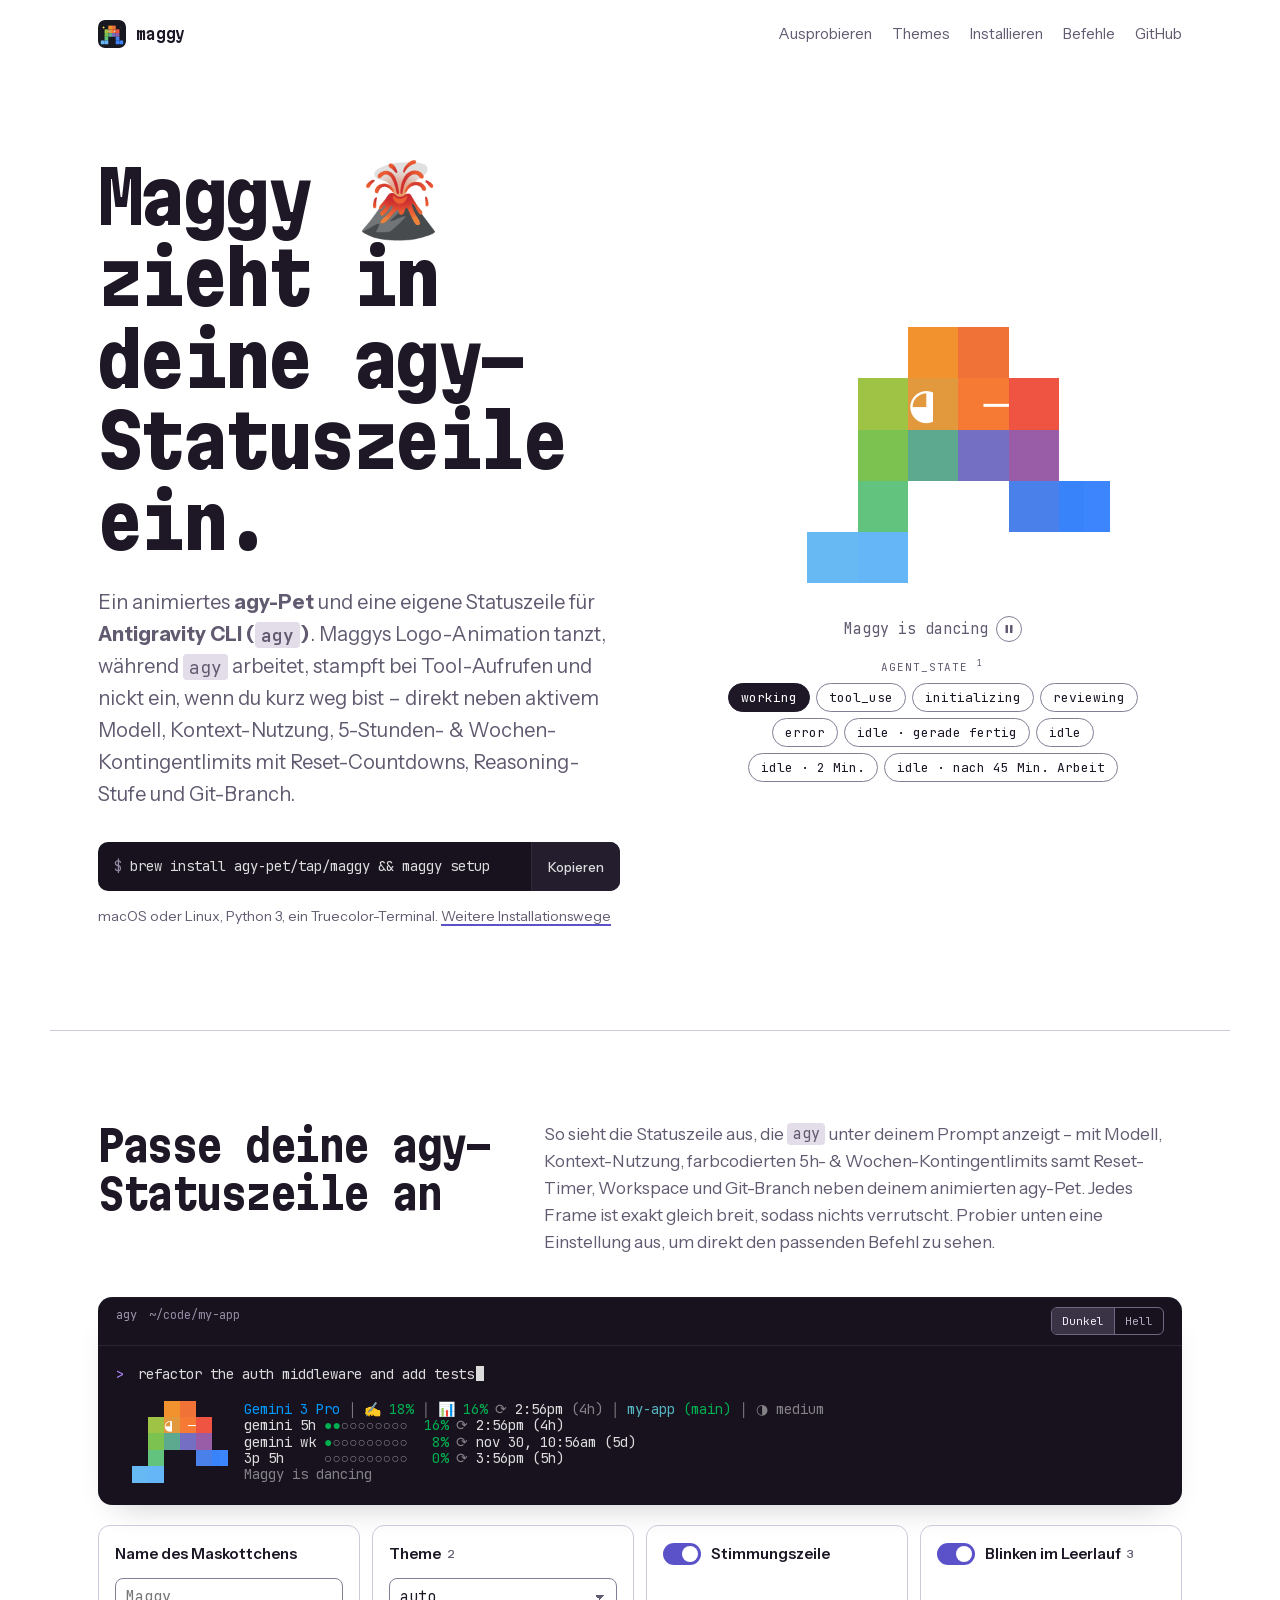
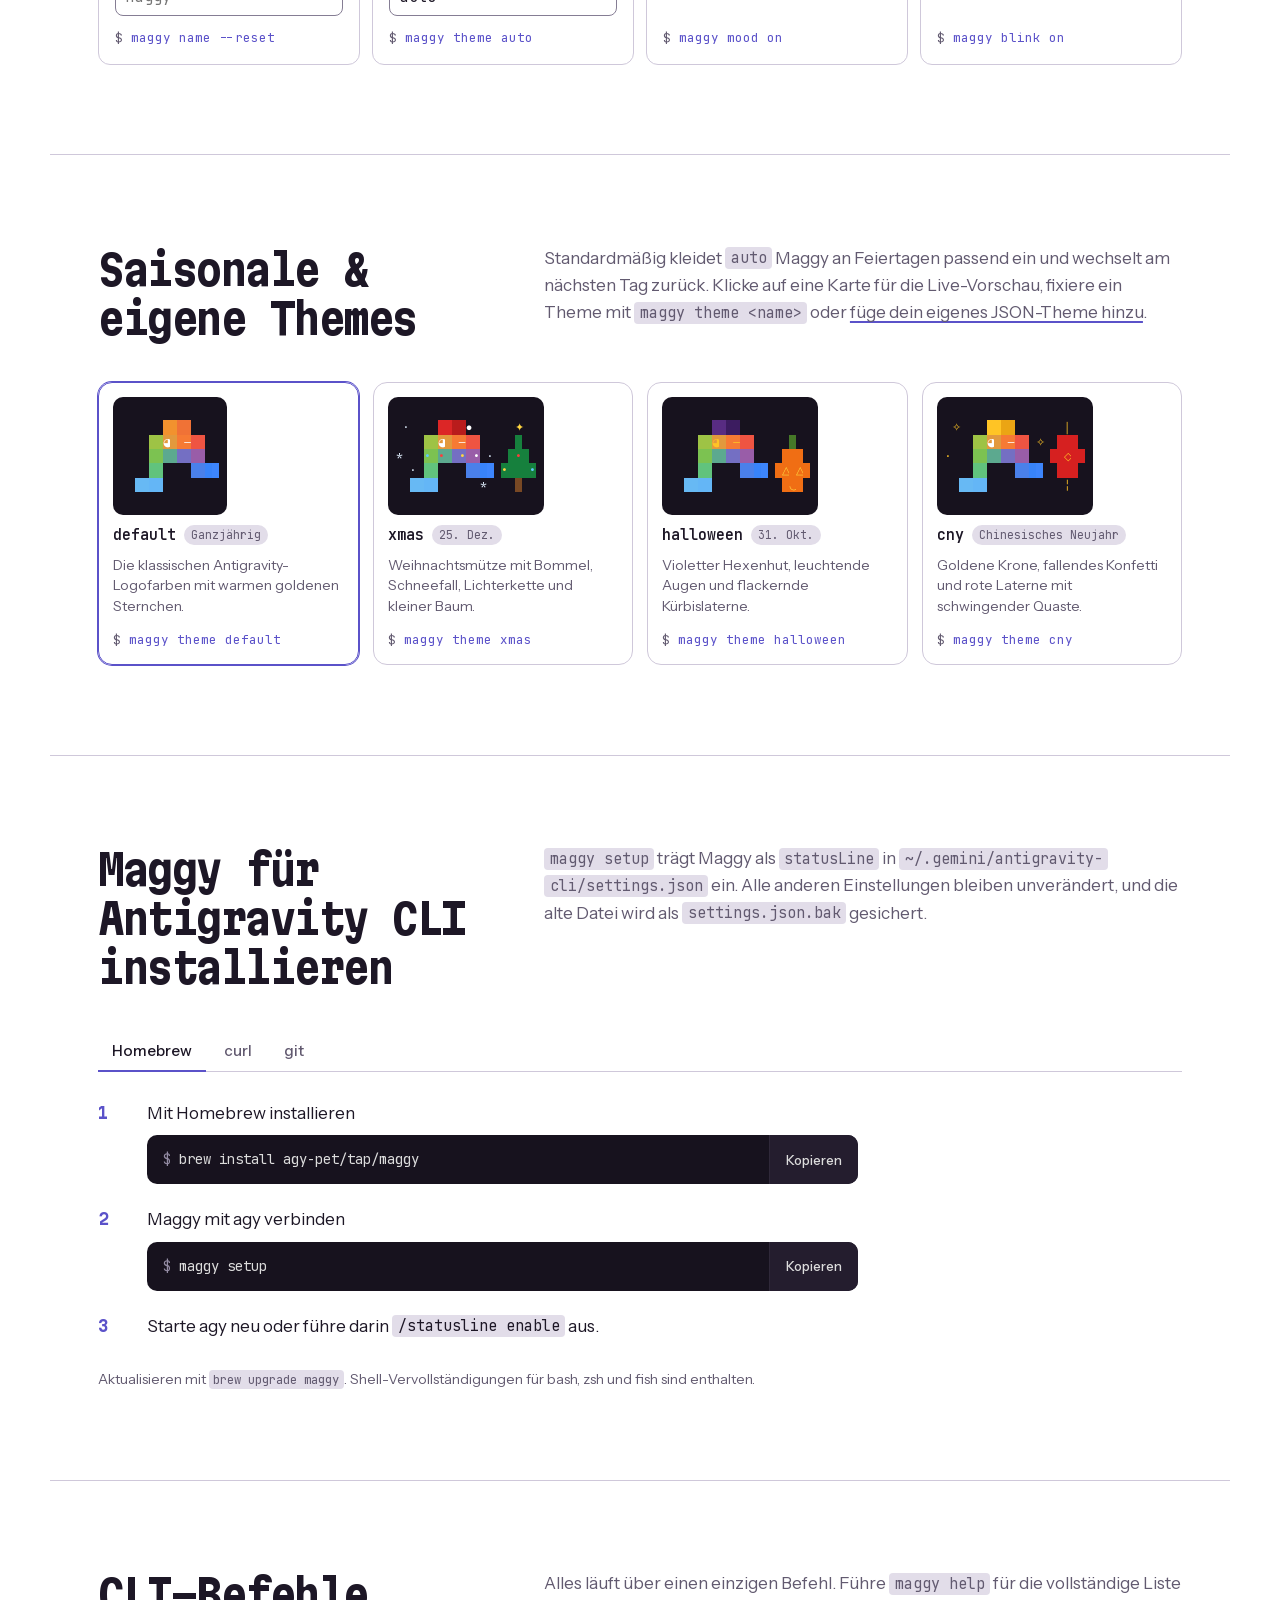
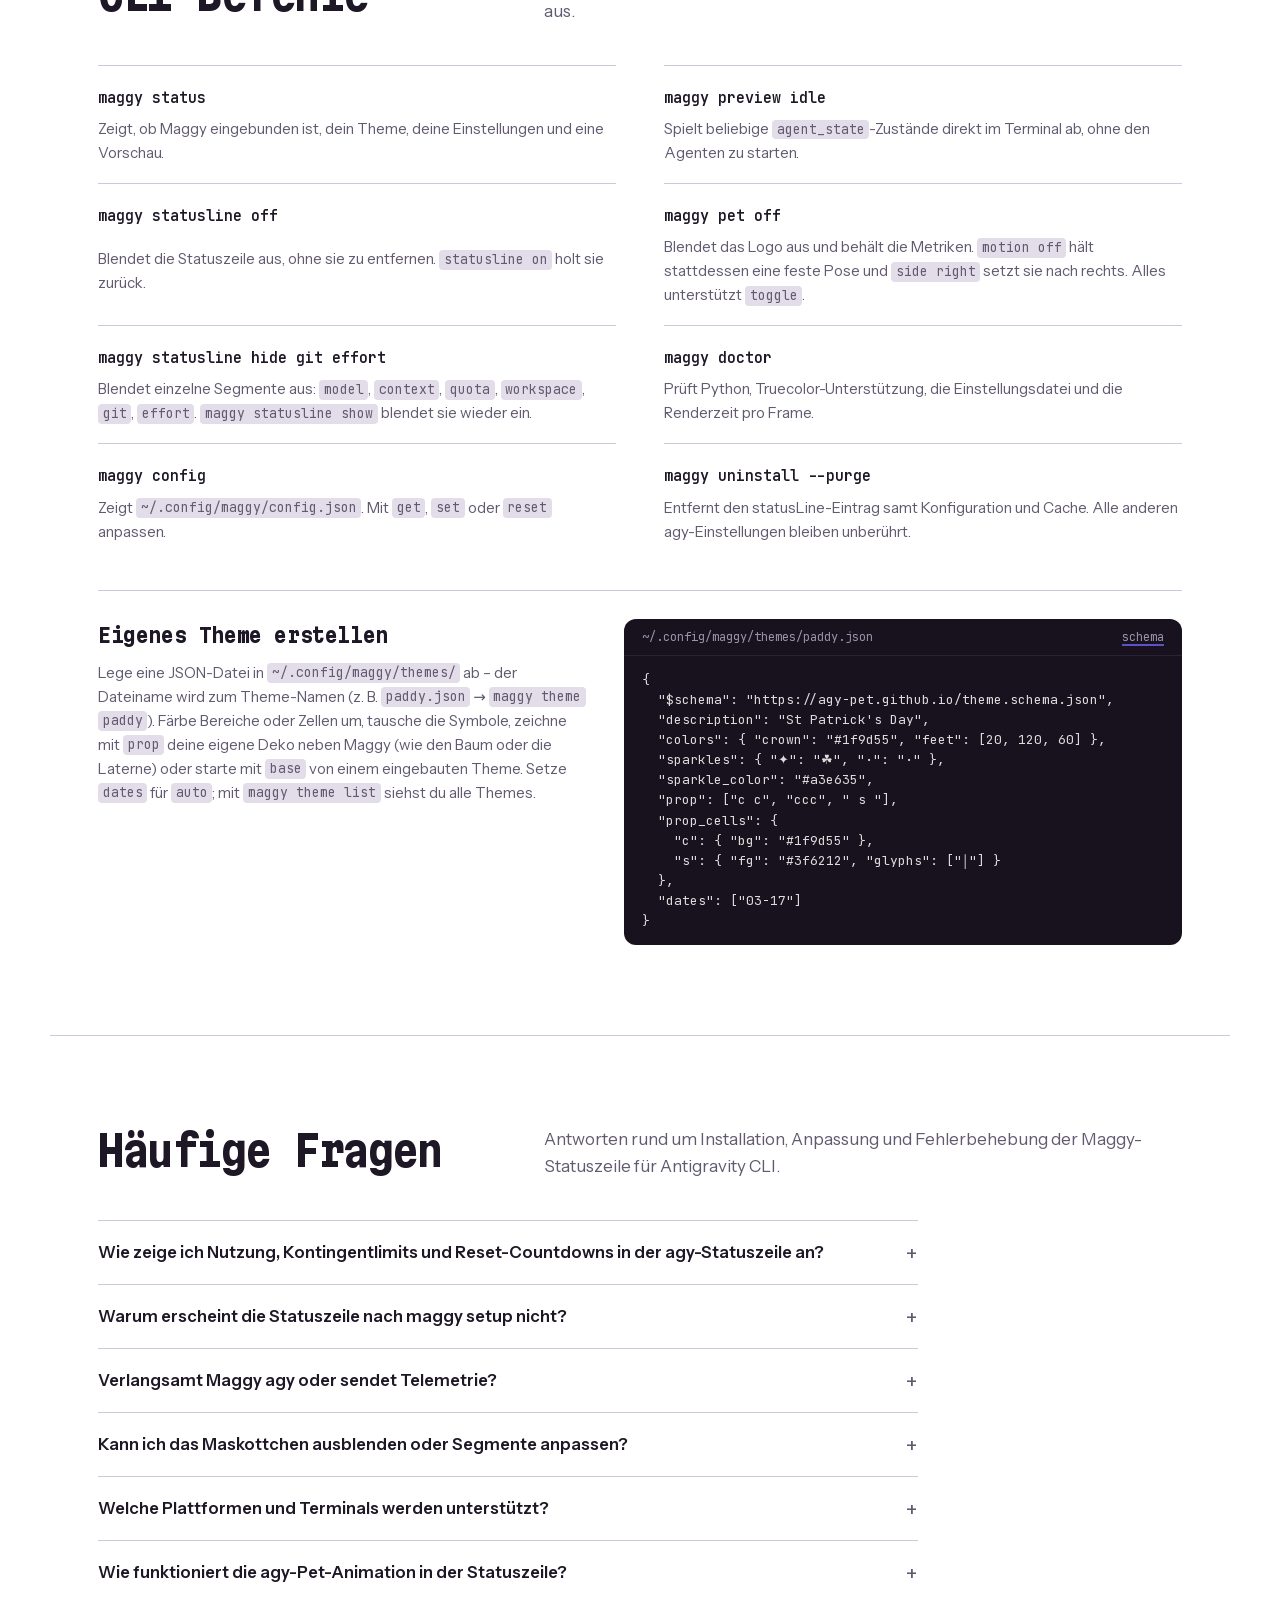
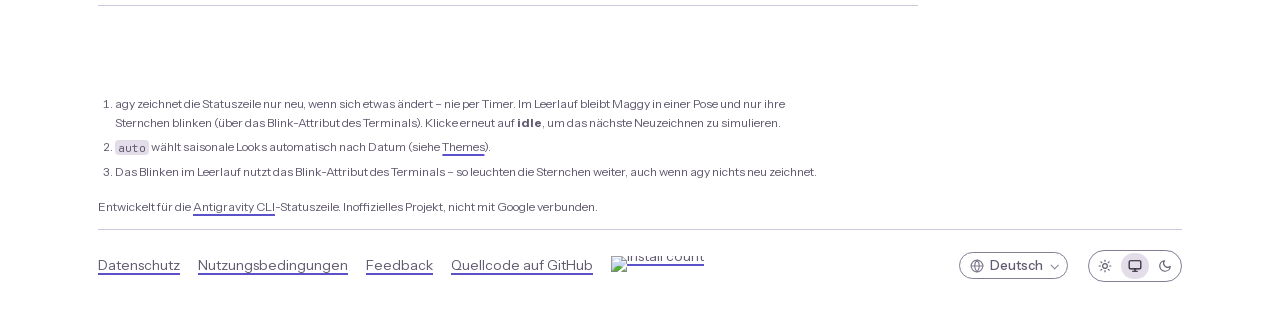
==== commit 3400cf63: "deploy: agy-pet/maggy@957a936" ====
--- a/de/index.html
+++ b/de/index.html
@@ -305,7 +305,7 @@
     <section id="themes" class="themes" aria-labelledby="themes-title">
       <div class="section-head">
         <h2 id="themes-title">Saisonale &amp; eigene Themes</h2>
-        <p>Standardmäßig kleidet <code>auto</code> Maggy an Feiertagen passend ein und wechselt am nächsten Tag zurück. Klicke auf eine Karte für die Live-Vorschau, fixiere ein Theme mit <code>maggy theme &lt;name&gt;</code> oder füge dein eigenes JSON-Theme hinzu.</p>
+        <p>Standardmäßig kleidet <code>auto</code> Maggy an Feiertagen passend ein und wechselt am nächsten Tag zurück. Klicke auf eine Karte für die Live-Vorschau, fixiere ein Theme mit <code>maggy theme &lt;name&gt;</code> oder <a href="#custom-theme">füge dein eigenes JSON-Theme hinzu</a>.</p>
       </div>
 
       <div class="theme-grid" role="group" aria-label="Integrierte Themes">
@@ -406,7 +406,7 @@
         <div><dt><code>maggy uninstall --purge</code></dt><dd>Entfernt den statusLine-Eintrag samt Konfiguration und Cache. Alle anderen agy-Einstellungen bleiben unberührt.</dd></div>
       </dl>
 
-      <div class="theme-custom">
+      <div id="custom-theme" class="theme-custom">
         <div class="theme-custom-copy">
           <h3>Eigenes Theme erstellen</h3>
           <p>Lege eine JSON-Datei in <code>~/.config/maggy/themes/</code> ab – der Dateiname wird zum Theme-Namen (z. B. <code>paddy.json</code> &rarr; <code>maggy theme paddy</code>). Färbe Bereiche oder Zellen um, tausche die Symbole, zeichne mit <code>prop</code> deine eigene Deko neben Maggy (wie den Baum oder die Laterne) oder starte mit <code>base</code> von einem eingebauten Theme. Setze <code>dates</code> für <code>auto</code>; mit <code>maggy theme list</code> siehst du alle Themes.</p>
--- a/style.css
+++ b/style.css
@@ -426,7 +426,7 @@
 .states button[aria-pressed="true"] { background: var(--ink); color: var(--ash); border-color: var(--ink); }
 
 /* -------------------------------------------------------------- sections */
-section { scroll-margin-top: 24px; }
+section, .theme-custom { scroll-margin-top: 24px; }
 .try, .themes, .install, .commands, .faq {
   max-width: var(--maxw);
   margin: 0 auto;
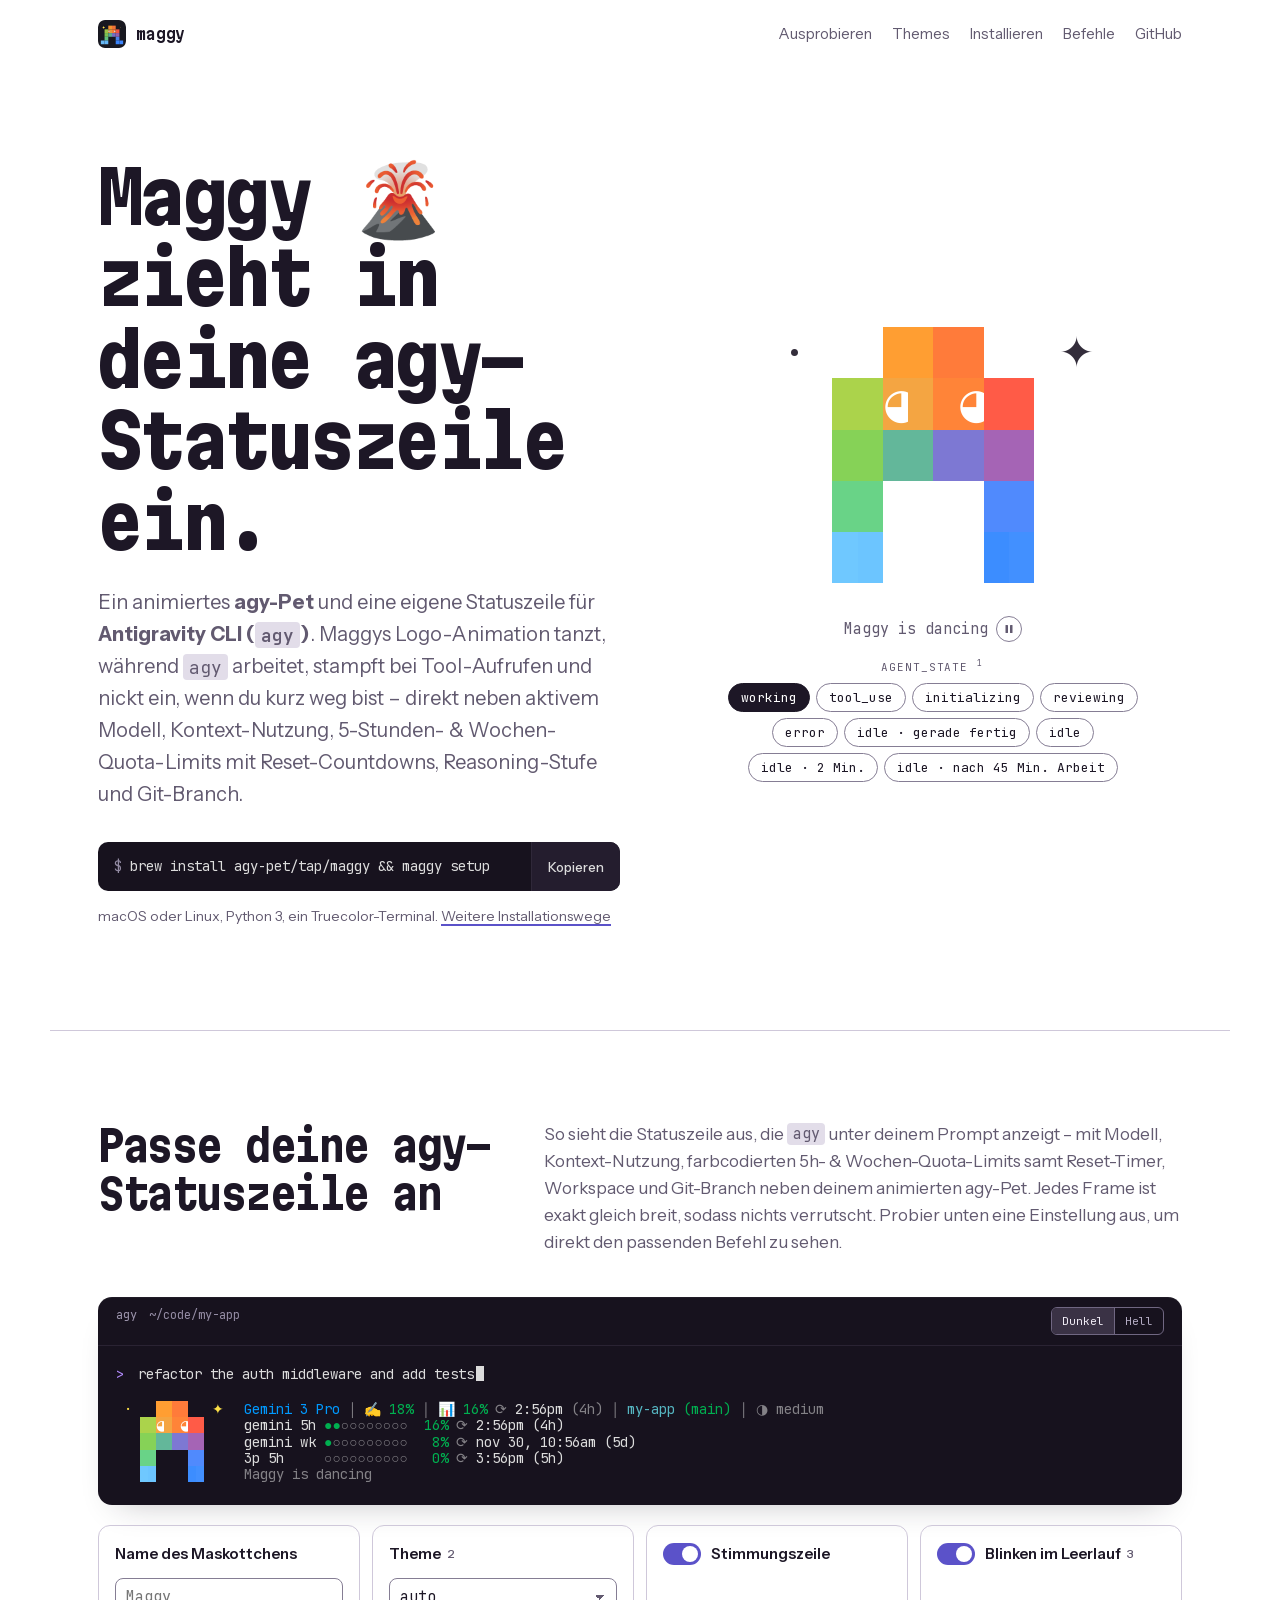
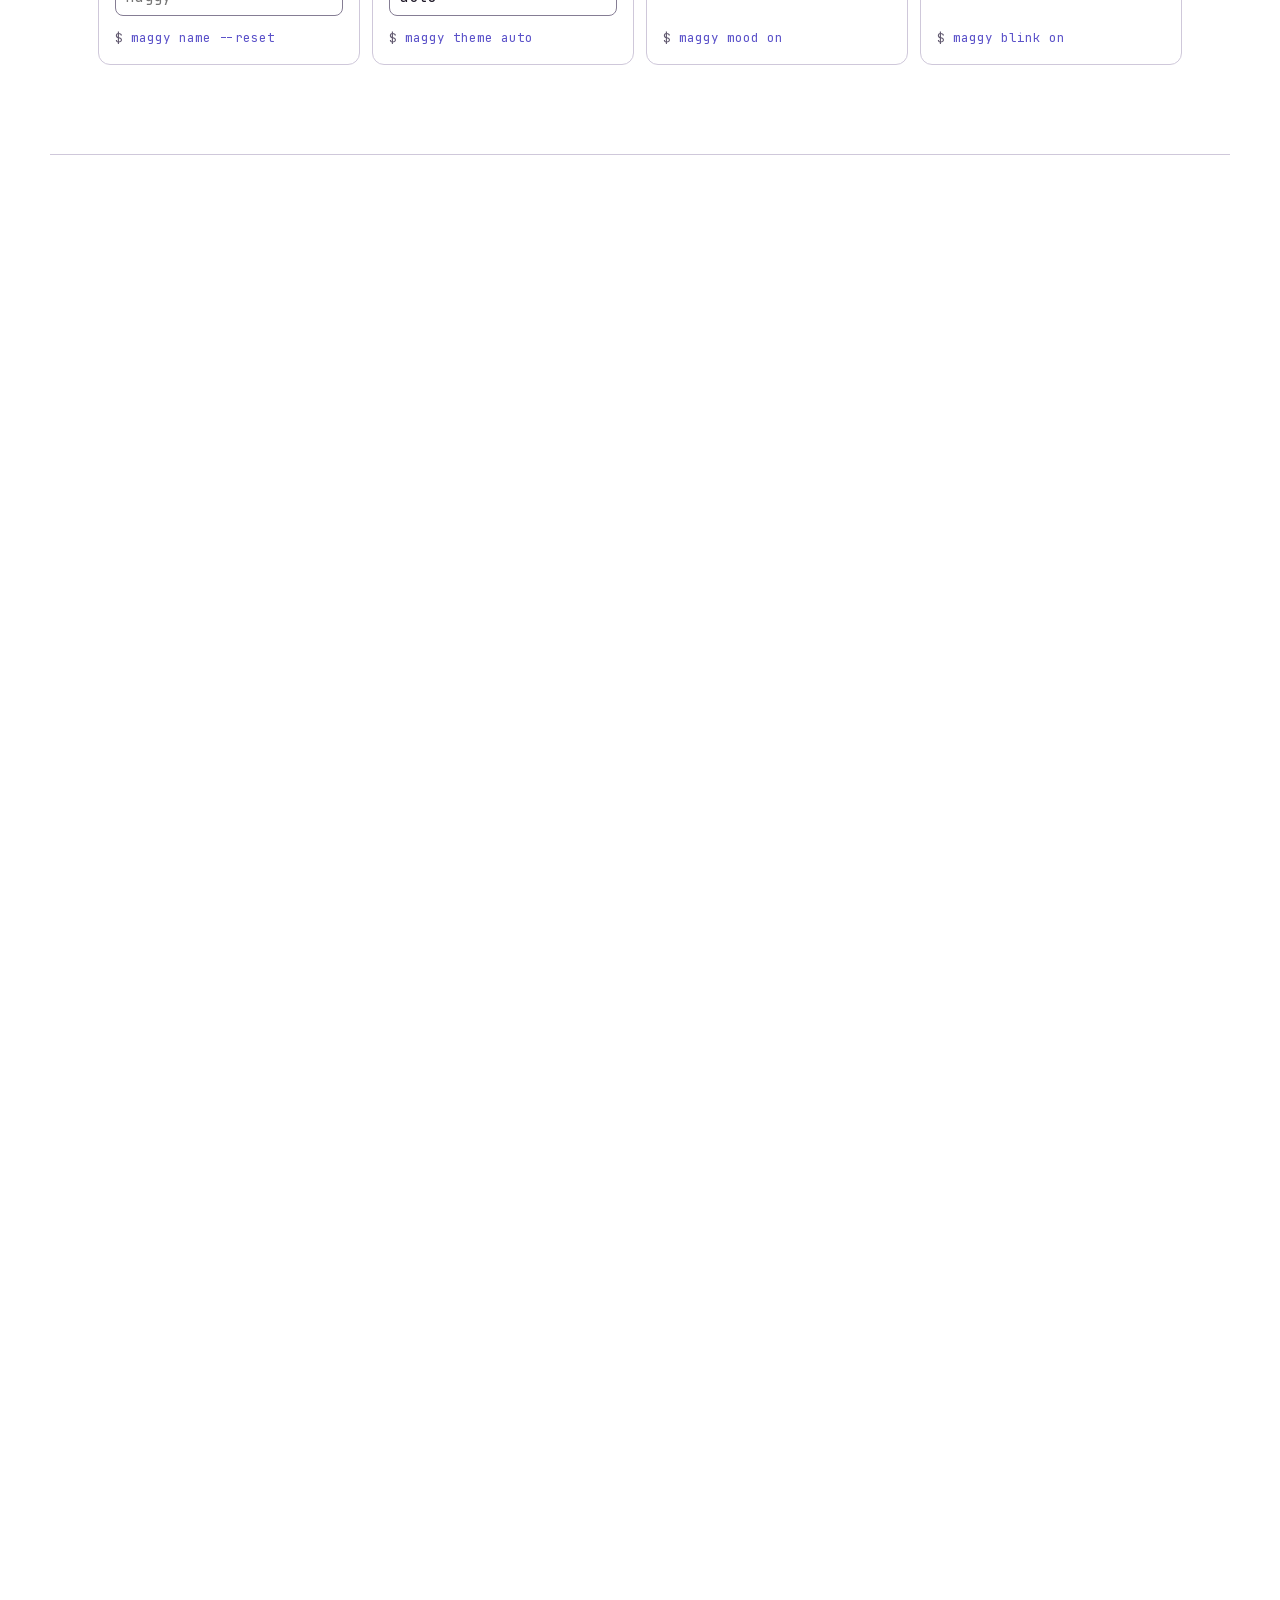
==== commit 9379d11c: "deploy: agy-pet/maggy@ec9f7f0" ====
--- a/de/index.html
+++ b/de/index.html
@@ -4,7 +4,7 @@
   <meta charset="utf-8">
   <meta name="viewport" content="width=device-width, initial-scale=1">
   <title>Maggy — agy Pet, Animation &amp; Statuszeile (Nutzung, Limits &amp; Reset)</title>
-  <meta name="description" content="Animiertes agy-Pet &amp; Statuszeile für Antigravity CLI mit Kontext-Nutzung, 5h- &amp; Wochen-Kontingentlimits, Reset-Countdown, aktivem Modell und Git-Branch.">
+  <meta name="description" content="Animiertes agy-Pet &amp; Statuszeile für Antigravity CLI mit Kontext-Nutzung, 5h- &amp; Wochen-Quota-Limits, Reset-Countdown, aktivem Modell und Git-Branch.">
   <meta name="robots" content="index, follow">
   <meta name="color-scheme" content="light dark">
   <meta name="theme-color" content="#ffffff" media="(prefers-color-scheme: light)">
@@ -35,7 +35,7 @@
   <meta property="og:locale:alternate" content="pt_BR">
   <meta property="og:url" content="https://agy-pet.github.io/de/">
   <meta property="og:title" content="Maggy — agy Pet, Animation &amp; Statuszeile (Nutzung, Limits &amp; Reset)">
-  <meta property="og:description" content="Animiertes agy-Pet &amp; eigene Statuszeile für Antigravity CLI – tanzende Logo-Animation neben Kontext-Nutzung, 5h- &amp; Wochen-Kontingentlimits, Reset-Countdown und Git-Branch.">
+  <meta property="og:description" content="Animiertes agy-Pet &amp; eigene Statuszeile für Antigravity CLI – tanzende Logo-Animation neben Kontext-Nutzung, 5h- &amp; Wochen-Quota-Limits, Reset-Countdown und Git-Branch.">
   <meta property="og:image" content="https://agy-pet.github.io/social-preview.png">
   <meta property="og:image:type" content="image/png">
   <meta property="og:image:width" content="1280">
@@ -43,7 +43,7 @@
   <meta property="og:image:alt" content="Maggy — agy Pet, Animation &amp; Statuszeile (Nutzung, Limits &amp; Reset)">
   <meta name="twitter:card" content="summary_large_image">
   <meta name="twitter:title" content="Maggy — agy Pet, Animation &amp; Statuszeile (Nutzung, Limits &amp; Reset)">
-  <meta name="twitter:description" content="Animiertes agy-Pet &amp; Statuszeile für Antigravity CLI mit Kontext-Nutzung, 5h- &amp; Wochen-Kontingentlimits, Reset-Countdown, aktivem Modell und Git-Branch.">
+  <meta name="twitter:description" content="Animiertes agy-Pet &amp; Statuszeile für Antigravity CLI mit Kontext-Nutzung, 5h- &amp; Wochen-Quota-Limits, Reset-Countdown, aktivem Modell und Git-Branch.">
   <meta name="twitter:image" content="https://agy-pet.github.io/social-preview.png">
   <meta name="twitter:image:alt" content="Maggy — agy Pet, Animation &amp; Statuszeile (Nutzung, Limits &amp; Reset)">
   <link rel="icon" href="../favicon.ico" sizes="48x48">
@@ -67,7 +67,7 @@
           "agy-pet",
           "agy statusline"
         ],
-        "description": "Animiertes agy-Pet & eigene Statuszeile für Antigravity CLI – tanzende Logo-Animation neben Kontext-Nutzung, 5h- & Wochen-Kontingentlimits, Reset-Countdown und Git-Branch.",
+        "description": "Animiertes agy-Pet & eigene Statuszeile für Antigravity CLI – tanzende Logo-Animation neben Kontext-Nutzung, 5h- & Wochen-Quota-Limits, Reset-Countdown und Git-Branch.",
         "url": "https://agy-pet.github.io/de/",
         "inLanguage": "de",
         "image": "https://agy-pet.github.io/social-preview.png",
@@ -107,10 +107,10 @@
         "mainEntity": [
           {
             "@type": "Question",
-            "name": "Wie zeige ich Nutzung, Kontingentlimits und Reset-Countdowns in der agy-Statuszeile an?",
+            "name": "Wie zeige ich Nutzung, Quota-Limits und Reset-Countdowns in der agy-Statuszeile an?",
             "acceptedAnswer": {
               "@type": "Answer",
-              "text": "Installiere Maggy mit brew install agy-pet/tap/maggy && maggy setup und starte agy neu oder führe /statusline enable aus. Maggy bindet statusLine in ~/.gemini/antigravity-cli/settings.json ein und zeigt Modell, Kontext-Nutzung in %, farbcodierte 5-Stunden- und Wochen-Kontingentlimits mit Reset-Zeit und Countdown (über Aktualisierungen hinweg gecacht), Workspace, Git-Branch und Reasoning-Stufe an."
+              "text": "Installiere Maggy mit brew install agy-pet/tap/maggy && maggy setup und starte agy neu oder führe /statusline enable aus. Maggy bindet statusLine in ~/.gemini/antigravity-cli/settings.json ein und zeigt Modell, Kontext-Nutzung in %, farbcodierte 5-Stunden- und Wochen-Quota-Limits mit Reset-Zeit und Countdown (bleibt beim Neuzeichnen im Cache), Workspace, Git-Branch und Reasoning-Stufe an."
             }
           },
           {
@@ -160,6 +160,7 @@
   </script>
   <link rel="preload" href="../fonts/instrument-sans-latin.woff2" as="font" type="font/woff2" crossorigin>
   <link rel="preload" href="../fonts/martian-mono-latin.woff2" as="font" type="font/woff2" crossorigin>
+  <link rel="preload" href="../fonts/jetbrains-mono-latin.woff2" as="font" type="font/woff2" crossorigin>
   <link rel="stylesheet" href="../fonts/fonts.css">
   <link rel="stylesheet" href="../style.css">
   <script>!function(){try{var v=localStorage.getItem('maggy.appearance');if(v==='light'||v==='dark')document.documentElement.dataset.theme=v}catch(e){}}();</script>
@@ -196,7 +197,23 @@
     })();
     gtag('js', new Date());
   </script>
-  <script async src="https://www.googletagmanager.com/gtm.js?id=GTM-N3ZC3P7X"></script>
+  <script>
+    // Load GTM off the critical path: on first interaction, or once the page
+    // has settled after load, so it never competes with first render.
+    (function(){
+      var done = false, ev = ['pointerdown','keydown','touchstart','scroll'];
+      function load(){
+        if (done) return; done = true;
+        ev.forEach(function(e){ removeEventListener(e, load, true); });
+        var s = document.createElement('script');
+        s.async = true;
+        s.src = 'https://www.googletagmanager.com/gtm.js?id=GTM-N3ZC3P7X';
+        document.head.appendChild(s);
+      }
+      ev.forEach(function(e){ addEventListener(e, load, { capture: true, passive: true, once: true }); });
+      addEventListener('load', function(){ setTimeout(load, 6000); });
+    })();
+  </script>
 </head>
 <body data-locale="de" data-copy-idle="Kopieren" data-copy-copied="Kopiert" data-copy-fallback="Markieren &amp; kopieren">
   <a class="skip" href="#main">Zum Inhalt springen</a>
@@ -218,7 +235,7 @@
     <section class="hero" aria-labelledby="hero-title">
       <div class="hero-copy">
         <h1 id="hero-title">Maggy&nbsp;<span aria-hidden="true">🌋</span> zieht in deine agy-Statuszeile ein.</h1>
-        <p class="lede">Ein animiertes <strong>agy-Pet</strong> und eine eigene Statuszeile für <strong>Antigravity CLI (<code>agy</code>)</strong>. Maggys Logo-Animation tanzt, während <code>agy</code> arbeitet, stampft bei Tool-Aufrufen und nickt ein, wenn du kurz weg bist – direkt neben aktivem Modell, Kontext-Nutzung, 5-Stunden- &amp; Wochen-Kontingentlimits mit Reset-Countdowns, Reasoning-Stufe und Git-Branch.</p>
+        <p class="lede">Ein animiertes <strong>agy-Pet</strong> und eine eigene Statuszeile für <strong>Antigravity CLI (<code>agy</code>)</strong>. Maggys Logo-Animation tanzt, während <code>agy</code> arbeitet, stampft bei Tool-Aufrufen und nickt ein, wenn du kurz weg bist – direkt neben aktivem Modell, Kontext-Nutzung, 5-Stunden- &amp; Wochen-Quota-Limits mit Reset-Countdowns, Reasoning-Stufe und Git-Branch.</p>
         <div class="cmd-box">
           <code id="hero-cmd">brew install agy-pet/tap/maggy &amp;&amp; maggy setup</code>
           <button type="button" class="copy" data-copy="hero-cmd" aria-describedby="hero-cmd">Kopieren</button>
@@ -255,7 +272,7 @@
     <section id="try" class="try" aria-labelledby="try-title">
       <div class="section-head">
         <h2 id="try-title">Passe deine agy-Statuszeile an</h2>
-        <p>So sieht die Statuszeile aus, die <code>agy</code> unter deinem Prompt anzeigt – mit Modell, Kontext-Nutzung, farbcodierten 5h- &amp; Wochen-Kontingentlimits samt Reset-Timer, Workspace und Git-Branch neben deinem animierten agy-Pet. Jedes Frame ist exakt gleich breit, sodass nichts verrutscht. Probier unten eine Einstellung aus, um direkt den passenden Befehl zu sehen.</p>
+        <p>So sieht die Statuszeile aus, die <code>agy</code> unter deinem Prompt anzeigt – mit Modell, Kontext-Nutzung, farbcodierten 5h- &amp; Wochen-Quota-Limits samt Reset-Timer, Workspace und Git-Branch neben deinem animierten agy-Pet. Jedes Frame ist exakt gleich breit, sodass nichts verrutscht. Probier unten eine Einstellung aus, um direkt den passenden Befehl zu sehen.</p>
       </div>
 
       <div class="terminal" role="region" aria-label="Vorschau der agy-Statuszeile mit Maggy">
@@ -397,9 +414,9 @@
       </div>
       <dl class="cmd-list">
         <div><dt><code>maggy status</code></dt><dd>Zeigt, ob Maggy eingebunden ist, dein Theme, deine Einstellungen und eine Vorschau.</dd></div>
-        <div><dt><code>maggy preview idle</code></dt><dd>Spielt beliebige <code>agent_state</code>-Zustände direkt im Terminal ab, ohne den Agenten zu starten.</dd></div>
-        <div><dt><code>maggy statusline off</code></dt><dd>Blendet die Statuszeile aus, ohne sie zu entfernen. <code>statusline on</code> holt sie zurück.</dd></div>
-        <div><dt><code>maggy pet off</code></dt><dd>Blendet das Logo aus und behält die Metriken. <code>motion off</code> hält stattdessen eine feste Pose und <code>side right</code> setzt sie nach rechts. Alles unterstützt <code>toggle</code>.</dd></div>
+        <div><dt><code>maggy preview idle</code></dt><dd>Spielt jeden <code>agent_state</code> direkt im Terminal ab, ohne den Agenten zu starten.</dd></div>
+        <div><dt><code>maggy statusline off</code></dt><dd>Blendet die Statuszeile aus, ohne sie zu entfernen. <code>statusline on</code> blendet sie wieder ein.</dd></div>
+        <div><dt><code>maggy pet off</code></dt><dd>Blendet das Logo aus und behält die Metriken. <code>motion off</code> hält stattdessen eine feste Pose und <code>side right</code> setzt Maggy nach rechts. Alles unterstützt <code>toggle</code>.</dd></div>
         <div><dt><code>maggy statusline hide git effort</code></dt><dd>Blendet einzelne Segmente aus: <code>model</code>, <code>context</code>, <code>quota</code>, <code>workspace</code>, <code>git</code>, <code>effort</code>. <code>maggy statusline show</code> blendet sie wieder ein.</dd></div>
         <div><dt><code>maggy doctor</code></dt><dd>Prüft Python, Truecolor-Unterstützung, die Einstellungsdatei und die Renderzeit pro Frame.</dd></div>
         <div><dt><code>maggy config</code></dt><dd>Zeigt <code>~/.config/maggy/config.json</code>. Mit <code>get</code>, <code>set</code> oder <code>reset</code> anpassen.</dd></div>
@@ -409,10 +426,10 @@
       <div id="custom-theme" class="theme-custom">
         <div class="theme-custom-copy">
           <h3>Eigenes Theme erstellen</h3>
-          <p>Lege eine JSON-Datei in <code>~/.config/maggy/themes/</code> ab – der Dateiname wird zum Theme-Namen (z. B. <code>paddy.json</code> &rarr; <code>maggy theme paddy</code>). Färbe Bereiche oder Zellen um, tausche die Symbole, zeichne mit <code>prop</code> deine eigene Deko neben Maggy (wie den Baum oder die Laterne) oder starte mit <code>base</code> von einem eingebauten Theme. Setze <code>dates</code> für <code>auto</code>; mit <code>maggy theme list</code> siehst du alle Themes.</p>
+          <p>Lege eine JSON-Datei in <code>~/.config/maggy/themes/</code> ab – der Dateiname wird zum Theme-Namen (z. B. <code>paddy.json</code> &rarr; <code>maggy theme paddy</code>). Färbe Bereiche oder Zellen um, tausche die Sternchen aus, zeichne mit <code>prop</code> deine eigene Deko neben Maggy (wie den Baum oder die Laterne) oder starte mit <code>base</code> von einem eingebauten Theme. Setze <code>dates</code> für <code>auto</code>; mit <code>maggy theme list</code> siehst du alle Themes.</p>
         </div>
         <div class="theme-json-wrap">
-          <div class="term-bar"><span>~/.config/maggy/themes/paddy.json</span><a class="schema-link" href="https://agy-pet.github.io/theme.schema.json" title="JSON Schema for theme files">schema</a></div>
+          <div class="term-bar"><span>~/.config/maggy/themes/paddy.json</span><a class="schema-link" href="https://agy-pet.github.io/theme.schema.json" title="JSON-Schema für Theme-Dateien">schema</a></div>
           <pre class="theme-json" tabindex="0"><code>{
   "$schema": "https://agy-pet.github.io/theme.schema.json",
   "description": "St Patrick's Day",
@@ -437,8 +454,8 @@
       </div>
       <div class="faq-list">
         <details>
-          <summary>Wie zeige ich Nutzung, Kontingentlimits und Reset-Countdowns in der agy-Statuszeile an?</summary>
-          <p>Installiere Maggy mit <code>brew install agy-pet/tap/maggy &amp;&amp; maggy setup</code> und starte <code>agy</code> neu oder führe <code>/statusline enable</code> aus. Maggy bindet <code>statusLine</code> in <code>~/.gemini/antigravity-cli/settings.json</code> ein und zeigt Modell, Kontext-Nutzung in %, farbcodierte 5-Stunden- und Wochen-Kontingentlimits mit Reset-Zeit und Countdown (über Aktualisierungen hinweg gecacht), Workspace, Git-Branch und Reasoning-Stufe an.</p>
+          <summary>Wie zeige ich Nutzung, Quota-Limits und Reset-Countdowns in der agy-Statuszeile an?</summary>
+          <p>Installiere Maggy mit <code>brew install agy-pet/tap/maggy &amp;&amp; maggy setup</code> und starte <code>agy</code> neu oder führe <code>/statusline enable</code> aus. Maggy bindet <code>statusLine</code> in <code>~/.gemini/antigravity-cli/settings.json</code> ein und zeigt Modell, Kontext-Nutzung in %, farbcodierte 5-Stunden- und Wochen-Quota-Limits mit Reset-Zeit und Countdown (bleibt beim Neuzeichnen im Cache), Workspace, Git-Branch und Reasoning-Stufe an.</p>
         </details>
         <details>
           <summary>Warum erscheint die Statuszeile nach maggy setup nicht?</summary>
@@ -478,7 +495,7 @@
         <button type="button" class="foot-btn" data-consent-open hidden>Cookie-Einstellungen</button>
         <a href="https://github.com/agy-pet/maggy/issues/new">Feedback</a>
         <a href="https://github.com/agy-pet/maggy">Quellcode auf GitHub</a>
-        <a class="installs" href="https://github.com/agy-pet/maggy/releases"><img src="https://img.shields.io/github/downloads/agy-pet/maggy/total?label=installs&amp;color=orange" alt="Install count" height="20" loading="lazy" decoding="async"></a>
+        <a class="installs" href="https://github.com/agy-pet/maggy/releases"><img src="https://img.shields.io/github/downloads/agy-pet/maggy/total?label=installs&amp;color=orange" alt="Anzahl der Installationen" width="72" height="20" loading="lazy" decoding="async"></a>
       </p>
       <details class="lang-picker">
         <summary>
--- a/style.css
+++ b/style.css
@@ -432,6 +432,12 @@
   margin: 0 auto;
   padding: clamp(48px, 7vw, 96px) var(--gutter);
   border-top: 1px solid var(--line);
+}
+/* The sprite-heavy sections hold most of the page's DOM; skip their
+   style/layout/paint until they near the viewport. */
+.try, .themes {
+  content-visibility: auto;
+  contain-intrinsic-size: auto 900px;
 }
 .section-head { display: grid; grid-template-columns: minmax(0, 1fr) minmax(0, 1.6fr); gap: 16px 48px; align-items: start; margin-bottom: 40px; }
 .section-head p { margin: 0; color: var(--muted); max-width: 40em; }
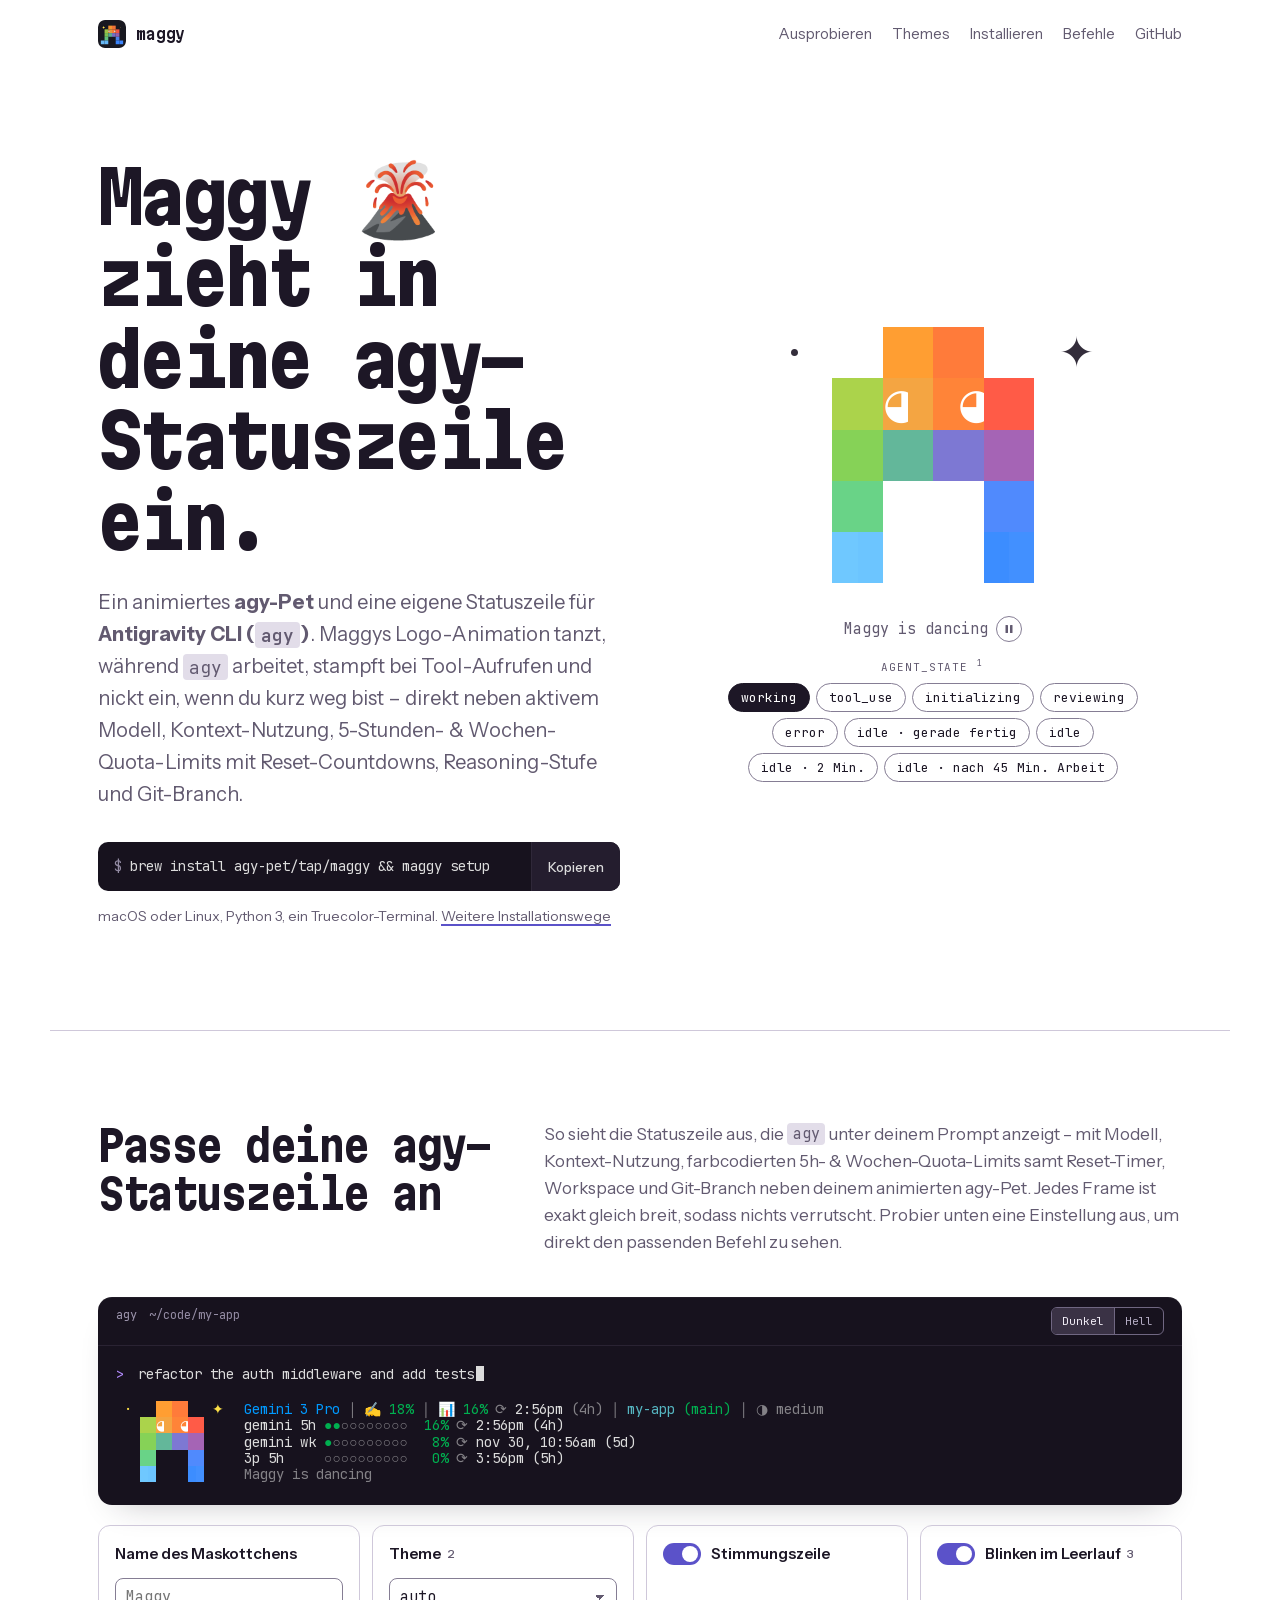
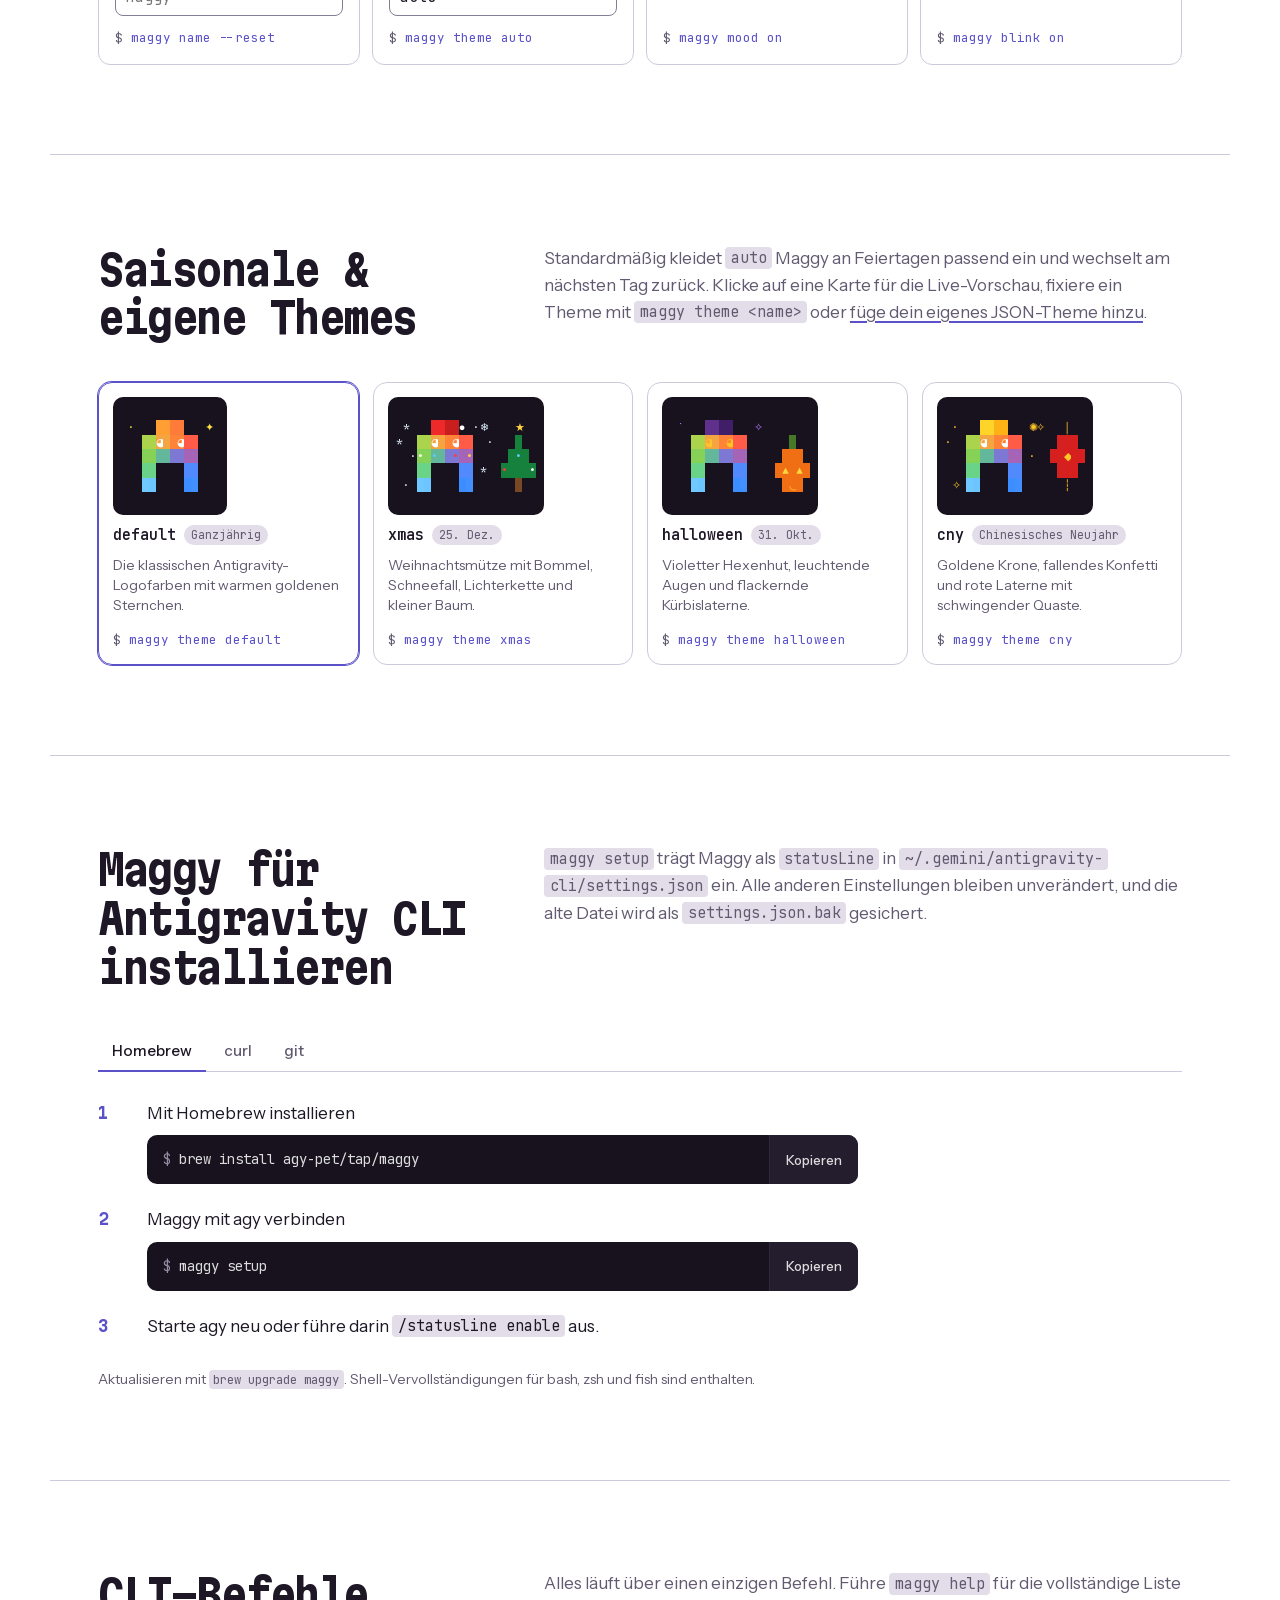
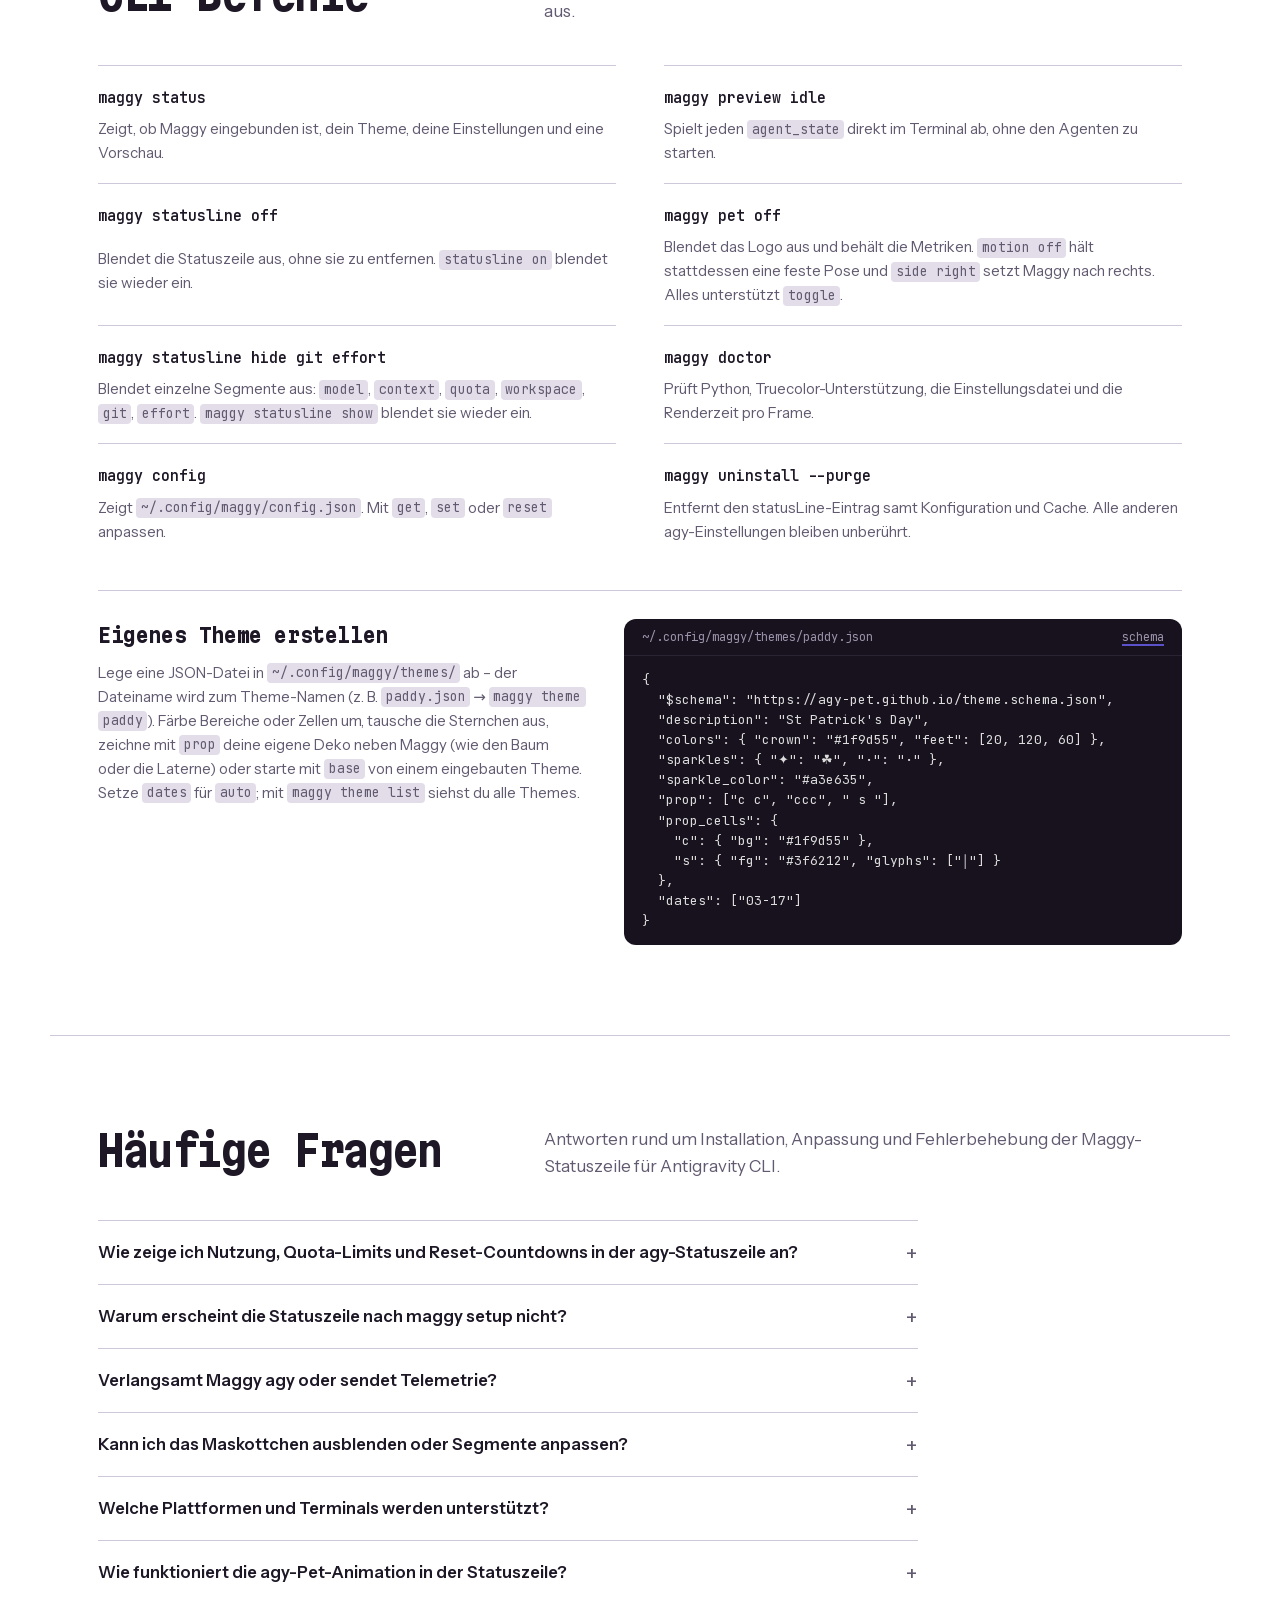
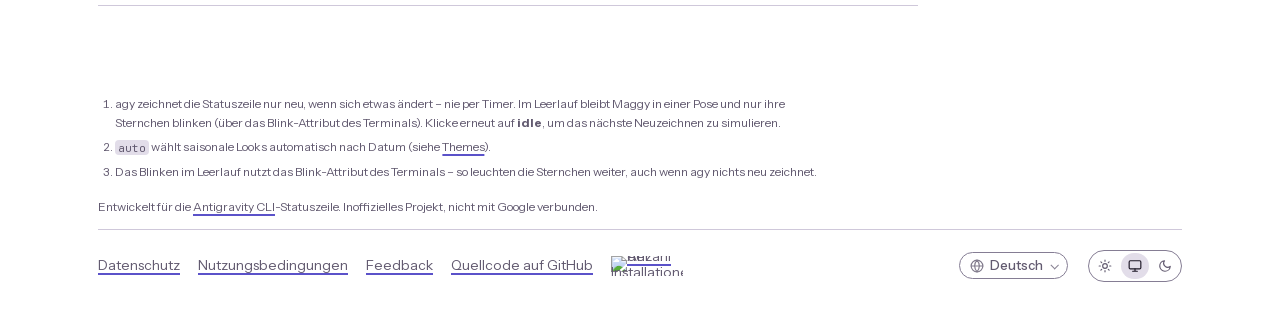
==== commit e2546c86: "deploy: agy-pet/maggy@47df280" ====
--- a/de/index.html
+++ b/de/index.html
@@ -92,7 +92,7 @@
           "Live agy statusline showing context window usage %, 5-hour and weekly quota limits, and reset countdowns",
           "State-aware agy pet animations for working, tool_use, initializing, reviewing, idle, sleep, stretch, and error",
           "Color-coded quota usage bars with cached reset timers across statusline refreshes",
-          "Seasonal auto themes (Christmas, Halloween, Lunar New Year) and custom JSON themes",
+          "Seasonal auto themes (Christmas, Halloween, Chinese New Year) and custom JSON themes",
           "Zero telemetry, Python 3 standard library only, macOS and Linux support"
         ],
         "offers": {
--- a/fonts/fonts.css
+++ b/fonts/fonts.css
@@ -1,139 +1 @@
-/* Self-hosted from Google Fonts (latin + latin-ext only), so visitors make no
-   request to Google before consent. Fonts are under the SIL Open Font License;
-   see OFL-*.txt beside this file. */
-/* latin-ext */
-@font-face {
-  font-family: 'Instrument Sans';
-  font-style: normal;
-  font-weight: 400;
-  font-stretch: 100%;
-  font-display: swap;
-  src: url(instrument-sans-latin-ext.woff2) format('woff2');
-  unicode-range: U+0100-02BA, U+02BD-02C5, U+02C7-02CC, U+02CE-02D7, U+02DD-02FF, U+0304, U+0308, U+0329, U+1D00-1DBF, U+1E00-1E9F, U+1EF2-1EFF, U+2020, U+20A0-20AB, U+20AD-20C4, U+2113, U+2C60-2C7F, U+A720-A7FF;
-}
-/* latin */
-@font-face {
-  font-family: 'Instrument Sans';
-  font-style: normal;
-  font-weight: 400;
-  font-stretch: 100%;
-  font-display: swap;
-  src: url(instrument-sans-latin.woff2) format('woff2');
-  unicode-range: U+0000-00FF, U+0131, U+0152-0153, U+02BB-02BC, U+02C6, U+02DA, U+02DC, U+0304, U+0308, U+0329, U+2000-206F, U+20AC, U+2122, U+2191, U+2193, U+2212, U+2215, U+FEFF, U+FFFD;
-}
-/* latin-ext */
-@font-face {
-  font-family: 'Instrument Sans';
-  font-style: normal;
-  font-weight: 500;
-  font-stretch: 100%;
-  font-display: swap;
-  src: url(instrument-sans-latin-ext.woff2) format('woff2');
-  unicode-range: U+0100-02BA, U+02BD-02C5, U+02C7-02CC, U+02CE-02D7, U+02DD-02FF, U+0304, U+0308, U+0329, U+1D00-1DBF, U+1E00-1E9F, U+1EF2-1EFF, U+2020, U+20A0-20AB, U+20AD-20C4, U+2113, U+2C60-2C7F, U+A720-A7FF;
-}
-/* latin */
-@font-face {
-  font-family: 'Instrument Sans';
-  font-style: normal;
-  font-weight: 500;
-  font-stretch: 100%;
-  font-display: swap;
-  src: url(instrument-sans-latin.woff2) format('woff2');
-  unicode-range: U+0000-00FF, U+0131, U+0152-0153, U+02BB-02BC, U+02C6, U+02DA, U+02DC, U+0304, U+0308, U+0329, U+2000-206F, U+20AC, U+2122, U+2191, U+2193, U+2212, U+2215, U+FEFF, U+FFFD;
-}
-/* latin-ext */
-@font-face {
-  font-family: 'Instrument Sans';
-  font-style: normal;
-  font-weight: 600;
-  font-stretch: 100%;
-  font-display: swap;
-  src: url(instrument-sans-latin-ext.woff2) format('woff2');
-  unicode-range: U+0100-02BA, U+02BD-02C5, U+02C7-02CC, U+02CE-02D7, U+02DD-02FF, U+0304, U+0308, U+0329, U+1D00-1DBF, U+1E00-1E9F, U+1EF2-1EFF, U+2020, U+20A0-20AB, U+20AD-20C4, U+2113, U+2C60-2C7F, U+A720-A7FF;
-}
-/* latin */
-@font-face {
-  font-family: 'Instrument Sans';
-  font-style: normal;
-  font-weight: 600;
-  font-stretch: 100%;
-  font-display: swap;
-  src: url(instrument-sans-latin.woff2) format('woff2');
-  unicode-range: U+0000-00FF, U+0131, U+0152-0153, U+02BB-02BC, U+02C6, U+02DA, U+02DC, U+0304, U+0308, U+0329, U+2000-206F, U+20AC, U+2122, U+2191, U+2193, U+2212, U+2215, U+FEFF, U+FFFD;
-}
-/* latin-ext */
-@font-face {
-  font-family: 'Instrument Sans';
-  font-style: normal;
-  font-weight: 700;
-  font-stretch: 100%;
-  font-display: swap;
-  src: url(instrument-sans-latin-ext.woff2) format('woff2');
-  unicode-range: U+0100-02BA, U+02BD-02C5, U+02C7-02CC, U+02CE-02D7, U+02DD-02FF, U+0304, U+0308, U+0329, U+1D00-1DBF, U+1E00-1E9F, U+1EF2-1EFF, U+2020, U+20A0-20AB, U+20AD-20C4, U+2113, U+2C60-2C7F, U+A720-A7FF;
-}
-/* latin */
-@font-face {
-  font-family: 'Instrument Sans';
-  font-style: normal;
-  font-weight: 700;
-  font-stretch: 100%;
-  font-display: swap;
-  src: url(instrument-sans-latin.woff2) format('woff2');
-  unicode-range: U+0000-00FF, U+0131, U+0152-0153, U+02BB-02BC, U+02C6, U+02DA, U+02DC, U+0304, U+0308, U+0329, U+2000-206F, U+20AC, U+2122, U+2191, U+2193, U+2212, U+2215, U+FEFF, U+FFFD;
-}
-/* latin-ext */
-@font-face {
-  font-family: 'JetBrains Mono';
-  font-style: normal;
-  font-weight: 400;
-  font-display: swap;
-  src: url(jetbrains-mono-latin-ext.woff2) format('woff2');
-  unicode-range: U+0100-02BA, U+02BD-02C5, U+02C7-02CC, U+02CE-02D7, U+02DD-02FF, U+0304, U+0308, U+0329, U+1D00-1DBF, U+1E00-1E9F, U+1EF2-1EFF, U+2020, U+20A0-20AB, U+20AD-20C4, U+2113, U+2C60-2C7F, U+A720-A7FF;
-}
-/* latin */
-@font-face {
-  font-family: 'JetBrains Mono';
-  font-style: normal;
-  font-weight: 400;
-  font-display: swap;
-  src: url(jetbrains-mono-latin.woff2) format('woff2');
-  unicode-range: U+0000-00FF, U+0131, U+0152-0153, U+02BB-02BC, U+02C6, U+02DA, U+02DC, U+0304, U+0308, U+0329, U+2000-206F, U+20AC, U+2122, U+2191, U+2193, U+2212, U+2215, U+FEFF, U+FFFD;
-}
-/* latin-ext */
-@font-face {
-  font-family: 'JetBrains Mono';
-  font-style: normal;
-  font-weight: 600;
-  font-display: swap;
-  src: url(jetbrains-mono-latin-ext.woff2) format('woff2');
-  unicode-range: U+0100-02BA, U+02BD-02C5, U+02C7-02CC, U+02CE-02D7, U+02DD-02FF, U+0304, U+0308, U+0329, U+1D00-1DBF, U+1E00-1E9F, U+1EF2-1EFF, U+2020, U+20A0-20AB, U+20AD-20C4, U+2113, U+2C60-2C7F, U+A720-A7FF;
-}
-/* latin */
-@font-face {
-  font-family: 'JetBrains Mono';
-  font-style: normal;
-  font-weight: 600;
-  font-display: swap;
-  src: url(jetbrains-mono-latin.woff2) format('woff2');
-  unicode-range: U+0000-00FF, U+0131, U+0152-0153, U+02BB-02BC, U+02C6, U+02DA, U+02DC, U+0304, U+0308, U+0329, U+2000-206F, U+20AC, U+2122, U+2191, U+2193, U+2212, U+2215, U+FEFF, U+FFFD;
-}
-/* latin-ext */
-@font-face {
-  font-family: 'Martian Mono';
-  font-style: normal;
-  font-weight: 600 800;
-  font-stretch: 75% 100%;
-  font-display: swap;
-  src: url(martian-mono-latin-ext.woff2) format('woff2');
-  unicode-range: U+0100-02BA, U+02BD-02C5, U+02C7-02CC, U+02CE-02D7, U+02DD-02FF, U+0304, U+0308, U+0329, U+1D00-1DBF, U+1E00-1E9F, U+1EF2-1EFF, U+2020, U+20A0-20AB, U+20AD-20C4, U+2113, U+2C60-2C7F, U+A720-A7FF;
-}
-/* latin */
-@font-face {
-  font-family: 'Martian Mono';
-  font-style: normal;
-  font-weight: 600 800;
-  font-stretch: 75% 100%;
-  font-display: swap;
-  src: url(martian-mono-latin.woff2) format('woff2');
-  unicode-range: U+0000-00FF, U+0131, U+0152-0153, U+02BB-02BC, U+02C6, U+02DA, U+02DC, U+0304, U+0308, U+0329, U+2000-206F, U+20AC, U+2122, U+2191, U+2193, U+2212, U+2215, U+FEFF, U+FFFD;
-}
+@font-face{font-family:Instrument Sans;font-style:normal;font-weight:400;font-stretch:100%;font-display:swap;src:url(instrument-sans-latin-ext.woff2) format("woff2");unicode-range:U+0100-02BA,U+02BD-02C5,U+02C7-02CC,U+02CE-02D7,U+02DD-02FF,U+0304,U+0308,U+0329,U+1D00-1DBF,U+1E00-1E9F,U+1EF2-1EFF,U+2020,U+20A0-20AB,U+20AD-20C4,U+2113,U+2C60-2C7F,U+A720-A7FF}@font-face{font-family:Instrument Sans;font-style:normal;font-weight:400;font-stretch:100%;font-display:swap;src:url(instrument-sans-latin.woff2) format("woff2");unicode-range:U+0000-00FF,U+0131,U+0152-0153,U+02BB-02BC,U+02C6,U+02DA,U+02DC,U+0304,U+0308,U+0329,U+2000-206F,U+20AC,U+2122,U+2191,U+2193,U+2212,U+2215,U+FEFF,U+FFFD}@font-face{font-family:Instrument Sans;font-style:normal;font-weight:500;font-stretch:100%;font-display:swap;src:url(instrument-sans-latin-ext.woff2) format("woff2");unicode-range:U+0100-02BA,U+02BD-02C5,U+02C7-02CC,U+02CE-02D7,U+02DD-02FF,U+0304,U+0308,U+0329,U+1D00-1DBF,U+1E00-1E9F,U+1EF2-1EFF,U+2020,U+20A0-20AB,U+20AD-20C4,U+2113,U+2C60-2C7F,U+A720-A7FF}@font-face{font-family:Instrument Sans;font-style:normal;font-weight:500;font-stretch:100%;font-display:swap;src:url(instrument-sans-latin.woff2) format("woff2");unicode-range:U+0000-00FF,U+0131,U+0152-0153,U+02BB-02BC,U+02C6,U+02DA,U+02DC,U+0304,U+0308,U+0329,U+2000-206F,U+20AC,U+2122,U+2191,U+2193,U+2212,U+2215,U+FEFF,U+FFFD}@font-face{font-family:Instrument Sans;font-style:normal;font-weight:600;font-stretch:100%;font-display:swap;src:url(instrument-sans-latin-ext.woff2) format("woff2");unicode-range:U+0100-02BA,U+02BD-02C5,U+02C7-02CC,U+02CE-02D7,U+02DD-02FF,U+0304,U+0308,U+0329,U+1D00-1DBF,U+1E00-1E9F,U+1EF2-1EFF,U+2020,U+20A0-20AB,U+20AD-20C4,U+2113,U+2C60-2C7F,U+A720-A7FF}@font-face{font-family:Instrument Sans;font-style:normal;font-weight:600;font-stretch:100%;font-display:swap;src:url(instrument-sans-latin.woff2) format("woff2");unicode-range:U+0000-00FF,U+0131,U+0152-0153,U+02BB-02BC,U+02C6,U+02DA,U+02DC,U+0304,U+0308,U+0329,U+2000-206F,U+20AC,U+2122,U+2191,U+2193,U+2212,U+2215,U+FEFF,U+FFFD}@font-face{font-family:Instrument Sans;font-style:normal;font-weight:700;font-stretch:100%;font-display:swap;src:url(instrument-sans-latin-ext.woff2) format("woff2");unicode-range:U+0100-02BA,U+02BD-02C5,U+02C7-02CC,U+02CE-02D7,U+02DD-02FF,U+0304,U+0308,U+0329,U+1D00-1DBF,U+1E00-1E9F,U+1EF2-1EFF,U+2020,U+20A0-20AB,U+20AD-20C4,U+2113,U+2C60-2C7F,U+A720-A7FF}@font-face{font-family:Instrument Sans;font-style:normal;font-weight:700;font-stretch:100%;font-display:swap;src:url(instrument-sans-latin.woff2) format("woff2");unicode-range:U+0000-00FF,U+0131,U+0152-0153,U+02BB-02BC,U+02C6,U+02DA,U+02DC,U+0304,U+0308,U+0329,U+2000-206F,U+20AC,U+2122,U+2191,U+2193,U+2212,U+2215,U+FEFF,U+FFFD}@font-face{font-family:JetBrains Mono;font-style:normal;font-weight:400;font-display:swap;src:url(jetbrains-mono-latin-ext.woff2) format("woff2");unicode-range:U+0100-02BA,U+02BD-02C5,U+02C7-02CC,U+02CE-02D7,U+02DD-02FF,U+0304,U+0308,U+0329,U+1D00-1DBF,U+1E00-1E9F,U+1EF2-1EFF,U+2020,U+20A0-20AB,U+20AD-20C4,U+2113,U+2C60-2C7F,U+A720-A7FF}@font-face{font-family:JetBrains Mono;font-style:normal;font-weight:400;font-display:swap;src:url(jetbrains-mono-latin.woff2) format("woff2");unicode-range:U+0000-00FF,U+0131,U+0152-0153,U+02BB-02BC,U+02C6,U+02DA,U+02DC,U+0304,U+0308,U+0329,U+2000-206F,U+20AC,U+2122,U+2191,U+2193,U+2212,U+2215,U+FEFF,U+FFFD}@font-face{font-family:JetBrains Mono;font-style:normal;font-weight:600;font-display:swap;src:url(jetbrains-mono-latin-ext.woff2) format("woff2");unicode-range:U+0100-02BA,U+02BD-02C5,U+02C7-02CC,U+02CE-02D7,U+02DD-02FF,U+0304,U+0308,U+0329,U+1D00-1DBF,U+1E00-1E9F,U+1EF2-1EFF,U+2020,U+20A0-20AB,U+20AD-20C4,U+2113,U+2C60-2C7F,U+A720-A7FF}@font-face{font-family:JetBrains Mono;font-style:normal;font-weight:600;font-display:swap;src:url(jetbrains-mono-latin.woff2) format("woff2");unicode-range:U+0000-00FF,U+0131,U+0152-0153,U+02BB-02BC,U+02C6,U+02DA,U+02DC,U+0304,U+0308,U+0329,U+2000-206F,U+20AC,U+2122,U+2191,U+2193,U+2212,U+2215,U+FEFF,U+FFFD}@font-face{font-family:Martian Mono;font-style:normal;font-weight:600 800;font-stretch:75% 100%;font-display:swap;src:url(martian-mono-latin-ext.woff2) format("woff2");unicode-range:U+0100-02BA,U+02BD-02C5,U+02C7-02CC,U+02CE-02D7,U+02DD-02FF,U+0304,U+0308,U+0329,U+1D00-1DBF,U+1E00-1E9F,U+1EF2-1EFF,U+2020,U+20A0-20AB,U+20AD-20C4,U+2113,U+2C60-2C7F,U+A720-A7FF}@font-face{font-family:Martian Mono;font-style:normal;font-weight:600 800;font-stretch:75% 100%;font-display:swap;src:url(martian-mono-latin.woff2) format("woff2");unicode-range:U+0000-00FF,U+0131,U+0152-0153,U+02BB-02BC,U+02C6,U+02DA,U+02DC,U+0304,U+0308,U+0329,U+2000-206F,U+20AC,U+2122,U+2191,U+2193,U+2212,U+2215,U+FEFF,U+FFFD}
--- a/style.css
+++ b/style.css
@@ -1,943 +1 @@
-/* Lavender-ash page, obsidian terminal, and an accent taken from Maggy's
-   violet body cell (logo "i", #746fc3), deepened for text contrast.
-   Maggy's own colors come from the agy banner (see maggy.js). */
-:root {
-  --ash: #ffffff;
-  --pumice: #e2dde9;
-  --ink: #1d1726;
-  --muted: #625a70;
-  --accent: #5b52c9;
-  --on-accent: #ffffff;
-  --obsidian: #17121e;
-  --obsidian-2: #241d2e;
-  --term-text: #dcdcdc;
-  --t-blue: rgb(0, 153, 255);
-  --t-green: rgb(0, 175, 80);
-  --t-cyan: rgb(86, 182, 194);
-  --line: #cfc8da;
-  --control-border: #857d94;
-
-  --display: "Martian Mono", ui-monospace, monospace;
-  --body: "Instrument Sans", system-ui, -apple-system, "Segoe UI", sans-serif;
-  --mono: "JetBrains Mono", ui-monospace, SFMono-Regular, Menlo, monospace;
-
-  --gutter: clamp(16px, 4vw, 48px);
-  --maxw: 1180px;
-  color-scheme: light;
-}
-
-@media (prefers-color-scheme: dark) {
-  :root:not([data-theme="light"]) {
-    --ash: #141019;
-    --pumice: #1f1927;
-    --ink: #ece7f2;
-    --muted: #a59db3;
-    --accent: #a59cf5;
-    --on-accent: #141019;
-    --obsidian: #0c0910;
-    --obsidian-2: #1b1522;
-    --line: #2f2839;
-    --control-border: #6d647d;
-    color-scheme: dark;
-  }
-}
-:root[data-theme="dark"] {
-  --ash: #141019;
-  --pumice: #1f1927;
-  --ink: #ece7f2;
-  --muted: #a59db3;
-  --accent: #a59cf5;
-  --on-accent: #141019;
-  --obsidian: #0c0910;
-  --obsidian-2: #1b1522;
-  --line: #2f2839;
-  --control-border: #6d647d;
-  color-scheme: dark;
-}
-
-*, *::before, *::after { box-sizing: border-box; }
-
-html { scroll-behavior: smooth; }
-@media (prefers-reduced-motion: reduce) {
-  html { scroll-behavior: auto; }
-  *, *::before, *::after { transition-duration: 0.01ms !important; }
-}
-
-body {
-  margin: 0;
-  background: var(--ash);
-  color: var(--ink);
-  font: 400 17px/1.6 var(--body);
-  -webkit-font-smoothing: antialiased;
-  overflow-x: clip;
-}
-
-main:focus { outline: none; }
-
-a { color: inherit; text-decoration-color: var(--accent); text-underline-offset: 3px; text-decoration-thickness: 1.5px; }
-a:hover { color: var(--accent); }
-
-:focus-visible { outline: 2px solid var(--accent); outline-offset: 3px; border-radius: 4px; }
-
-code { font-family: var(--mono); font-size: 0.88em; }
-p code, li code, dd code {
-  background: var(--pumice);
-  padding: 0.1em 0.35em;
-  border-radius: 4px;
-  -webkit-box-decoration-break: clone;
-  box-decoration-break: clone;
-}
-
-.skip { position: absolute; left: -9999px; top: 8px; background: var(--ink); color: var(--ash); padding: 10px 14px; border-radius: 6px; text-decoration: none; font-weight: 600; z-index: 50; }
-.skip:focus { left: 8px; outline: 2px solid var(--accent); outline-offset: 2px; }
-
-.nowrap { white-space: nowrap; }
-
-/* ---------------------------------------------------------------- top */
-.top {
-  max-width: var(--maxw);
-  margin: 0 auto;
-  padding: 20px var(--gutter);
-  display: flex;
-  align-items: center;
-  justify-content: space-between;
-  gap: 16px;
-  flex-wrap: wrap;
-}
-.wordmark {
-  display: inline-flex;
-  align-items: center;
-  gap: 10px;
-  font: 600 15px/1 var(--display);
-  font-stretch: 87.5%;
-  text-decoration: none;
-  letter-spacing: -0.01em;
-}
-.wordmark-logo { display: block; width: 28px; height: 28px; border-radius: 7px; flex: none; }
-.top-right { display: flex; align-items: center; gap: 20px; flex-wrap: wrap; }
-.top nav { display: flex; gap: 20px; flex-wrap: wrap; font-size: 15px; }
-.top nav a { text-decoration: none; color: var(--muted); }
-.top nav a:hover { color: var(--ink); }
-
-.sr-only {
-  position: absolute;
-  width: 1px;
-  height: 1px;
-  padding: 0;
-  margin: -1px;
-  overflow: hidden;
-  clip: rect(0, 0, 0, 0);
-  white-space: nowrap;
-  border: 0;
-}
-
-.lang-picker {
-  position: relative;
-  display: inline-block;
-}
-.lang-picker > summary {
-  list-style: none;
-  display: inline-flex;
-  align-items: center;
-  gap: 6px;
-  padding: 5px 10px;
-  border: 1px solid var(--control-border);
-  border-radius: 999px;
-  color: var(--muted);
-  background: transparent;
-  font: 500 13px/1.2 var(--body);
-  cursor: pointer;
-  transition: border-color 0.15s, color 0.15s;
-}
-.lang-picker > summary::-webkit-details-marker { display: none; }
-.lang-picker > summary::after {
-  content: "";
-  width: 6px;
-  height: 6px;
-  margin-left: 2px;
-  border-right: 1.5px solid currentColor;
-  border-bottom: 1.5px solid currentColor;
-  transform: rotate(45deg) translateY(-1px);
-  opacity: 0.75;
-}
-.lang-picker[open] > summary::after { transform: rotate(-135deg) translateY(-1px); }
-.lang-picker > summary:hover, .lang-picker[open] > summary { border-color: var(--ink); color: var(--ink); }
-.lang-icon { flex: none; opacity: 0.8; }
-.lang-menu {
-  position: absolute;
-  right: 0;
-  bottom: calc(100% + 6px);
-  z-index: 30;
-  list-style: none;
-  margin: 0;
-  padding: 6px;
-  min-width: 148px;
-  background: var(--ash);
-  border: 1px solid var(--line);
-  border-radius: 12px;
-  box-shadow: 0 12px 28px rgba(0, 0, 0, 0.16);
-  display: grid;
-  gap: 2px;
-}
-.lang-picker--start .lang-menu { left: 0; right: auto; }
-.lang-menu a {
-  display: block;
-  padding: 6px 10px;
-  border-radius: 7px;
-  text-decoration: none;
-  font: 500 13px/1.3 var(--body);
-  color: var(--muted);
-  white-space: nowrap;
-}
-.lang-menu a:hover { background: var(--pumice); color: var(--ink); }
-.lang-menu a[aria-current="page"] { background: var(--pumice); color: var(--ink); font-weight: 600; }
-
-/* Light / system / dark switch (appearance.js) */
-.appearance {
-  display: inline-flex;
-  align-items: center;
-  gap: 2px;
-  padding: 2px;
-  border: 1px solid var(--control-border);
-  border-radius: 999px;
-}
-.appearance button {
-  appearance: none;
-  display: grid;
-  place-items: center;
-  width: 28px;
-  height: 26px;
-  padding: 0;
-  border: 0;
-  border-radius: 999px;
-  background: transparent;
-  color: var(--muted);
-  cursor: pointer;
-  transition: background 0.15s, color 0.15s;
-}
-.appearance button:hover { color: var(--ink); }
-.appearance button[aria-pressed="true"] { background: var(--pumice); color: var(--ink); }
-.appearance button:focus-visible { outline-offset: 1px; }
-@media (prefers-reduced-motion: reduce) { .appearance button { transition: none; } }
-
-/* CJK typography adjustments */
-:root:lang(zh-CN) { --body: "Instrument Sans", "Noto Sans SC", "PingFang SC", "Hiragino Sans GB", "Microsoft YaHei", "Source Han Sans SC", system-ui, sans-serif; }
-:root:lang(zh-TW) { --body: "Instrument Sans", "Noto Sans TC", "PingFang TC", "Hiragino Sans CNS", "Microsoft JhengHei", "Source Han Sans TC", system-ui, sans-serif; }
-:root:lang(ja) { --body: "Instrument Sans", "Noto Sans JP", "Hiragino Sans", "Hiragino Kaku Gothic ProN", "BIZ UDPGothic", "Yu Gothic", "Meiryo", system-ui, sans-serif; }
-:root:lang(ko) { --body: "Instrument Sans", "Noto Sans KR", "Apple SD Gothic Neo", "Malgun Gothic", system-ui, sans-serif; }
-:is(:lang(zh-CN), :lang(zh-TW), :lang(ja), :lang(ko)) body {
-  line-height: 1.75;
-}
-:is(:lang(zh-CN), :lang(zh-TW), :lang(ja)) body {
-  line-break: strict;
-  text-autospace: normal;
-}
-:lang(ko) body {
-  word-break: keep-all;
-  overflow-wrap: break-word;
-}
-:is(:lang(zh-CN), :lang(zh-TW), :lang(ja), :lang(ko)) h1 {
-  font-family: var(--body);
-  font-weight: 700;
-  font-stretch: normal;
-  letter-spacing: -0.02em;
-  line-height: 1.18;
-  font-size: clamp(34px, 5.2vw, 64px);
-}
-:is(:lang(zh-CN), :lang(zh-TW), :lang(ja), :lang(ko)) .hero-copy h1 {
-  font-size: min(clamp(34px, 5.2vw, 64px), 100cqi / 9);
-}
-:is(:lang(zh-CN), :lang(zh-TW), :lang(ja), :lang(ko)) h2 {
-  font-family: var(--body);
-  font-weight: 700;
-  font-stretch: normal;
-  letter-spacing: -0.015em;
-  line-height: 1.24;
-  font-size: clamp(26px, 3.2vw, 38px);
-}
-:lang(ja) :is(h1, h2, .theme-custom h3) {
-  font-feature-settings: "palt" 1;
-  word-break: auto-phrase;
-}
-
-/* --------------------------------------------------------------- hero */
-.hero {
-  max-width: var(--maxw);
-  margin: 0 auto;
-  padding: clamp(32px, 7vw, 88px) var(--gutter) clamp(48px, 8vw, 104px);
-  display: grid;
-  grid-template-columns: minmax(0, 1.05fr) minmax(0, 1fr);
-  gap: clamp(32px, 5vw, 72px);
-  align-items: center;
-}
-/* The headline sizes to its own column, not the viewport, so no locale's
-   longest word can spill under the stage. --h1-fit is the longest
-   unbreakable run (in characters) the column must hold at the cap size. */
-.hero-copy { container-type: inline-size; min-width: 0; }
-
-h1, h2 {
-  font-family: var(--display);
-  font-stretch: 81%;
-  letter-spacing: -0.035em;
-  margin: 0;
-}
-h1 {
-  --h1-fit: 12;
-  font-weight: 760;
-  font-size: clamp(38px, 6.2vw, 76px);
-  /* Martian Mono has deep descenders (g, y, p); below ~1.12 they touch
-     the next line's ascenders when the headline wraps. */
-  line-height: 1.12;
-  overflow-wrap: break-word;
-  text-wrap: balance;
-}
-.hero-copy h1 { font-size: min(clamp(38px, 6.2vw, 76px), 100cqi / (var(--h1-fit) * 0.6)); }
-h2 {
-  font-weight: 700;
-  font-size: clamp(28px, 3.6vw, 42px);
-  line-height: 1.16;
-}
-
-.lede { font-size: clamp(17px, 1.6vw, 20px); color: var(--muted); max-width: 34em; margin: 24px 0 32px; }
-.hint { font-size: 14px; color: var(--muted); margin: 14px 0 0; }
-
-.cmd-box {
-  display: flex;
-  align-items: stretch;
-  background: var(--obsidian);
-  color: var(--term-text);
-  border-radius: 10px;
-  overflow: hidden;
-  max-width: 100%;
-}
-.cmd-box code {
-  flex: 1;
-  min-width: 0;
-  padding: 14px 16px;
-  background: transparent;
-  border-radius: 0;
-  font-size: 14px;
-  line-height: 1.5;
-  overflow-wrap: anywhere;
-}
-.cmd-box code::before { content: "$ "; color: #948ca4; }
-.copy {
-  flex: none;
-  border: 0;
-  border-left: 1px solid #2f2839;
-  background: var(--obsidian-2);
-  color: var(--term-text);
-  font: 500 13px var(--body);
-  padding: 0 16px;
-  cursor: pointer;
-  min-width: 76px;
-}
-.copy:hover { background: #2f2639; color: #fff; }
-.copy:focus-visible { outline-offset: -3px; }
-
-/* Maggy, big. Each .px is one terminal cell: 1ch wide, 2:1 tall. */
-.stage { margin: 0; display: flex; flex-direction: column; align-items: center; gap: 20px; }
-.sprite-figure { margin: 0; display: flex; flex-direction: column; align-items: center; gap: 20px; }
-
-.sprite {
-  font-family: var(--mono);
-  font-size: clamp(22px, 3.6vw, 42px);
-  line-height: 1;
-  min-height: 7em;
-  user-select: none;
-  padding: 0.6em 0 0.3em;
-}
-.sprite .row, .term-body .row { display: flex; white-space: pre; }
-.px {
-  display: inline-block;
-  width: 1ch;
-  height: 2.05ch;
-  text-align: center;
-  line-height: 2.05ch;
-  overflow: visible;
-}
-.sprite .px { width: 0.6em; height: 1.22em; line-height: 1.22em; font-size: 1em; }
-/* Sparkles sit on the page, not a terminal: give them ink in light mode. */
-.sprite .px:not([style*="background"]) { color: var(--ink) !important; opacity: 0.9; }
-.sprite.xmas .px:not([style*="background"]) { color: #6aa5d8 !important; }
-
-.blink { animation: blink 1.1s steps(1, end) infinite; }
-@keyframes blink { 50% { opacity: 0; } }
-@media (prefers-reduced-motion: reduce) { .blink { animation: none; } }
-.motion-paused .blink, .motion-paused .cursor { animation: none; }
-
-.stage figcaption,
-.mood-bar {
-  display: inline-flex;
-  align-items: center;
-  gap: 8px;
-  font-family: var(--mono);
-  font-size: 15px;
-  color: var(--muted);
-  min-height: 1.6em;
-}
-.motion-toggle {
-  appearance: none;
-  display: inline-grid;
-  place-items: center;
-  width: 26px;
-  height: 26px;
-  padding: 0;
-  border: 1px solid var(--control-border);
-  border-radius: 999px;
-  background: transparent;
-  color: var(--muted);
-  cursor: pointer;
-  flex: none;
-  transition: border-color 0.15s, color 0.15s, background 0.15s;
-}
-.motion-toggle:hover { border-color: var(--ink); color: var(--ink); }
-.motion-toggle .icon-play { display: none; }
-.motion-toggle[aria-pressed="true"] { background: var(--pumice); color: var(--ink); }
-.motion-toggle[aria-pressed="true"] .icon-pause { display: none; }
-.motion-toggle[aria-pressed="true"] .icon-play { display: block; }
-
-.states {
-  display: flex;
-  flex-wrap: wrap;
-  justify-content: center;
-  gap: 6px;
-  max-width: 440px;
-}
-.states-label {
-  width: 100%;
-  text-align: center;
-  font: 500 11px/1 var(--mono);
-  letter-spacing: 0.08em;
-  text-transform: uppercase;
-  color: var(--muted);
-  margin-bottom: 4px;
-}
-.states button {
-  font: 400 13px/1 var(--mono);
-  color: var(--ink);
-  background: transparent;
-  border: 1px solid var(--control-border);
-  border-radius: 999px;
-  padding: 7px 12px;
-  cursor: pointer;
-}
-.states button:hover { border-color: var(--ink); }
-.states button[aria-pressed="true"] { background: var(--ink); color: var(--ash); border-color: var(--ink); }
-
-/* -------------------------------------------------------------- sections */
-section, .theme-custom { scroll-margin-top: 24px; }
-.try, .themes, .install, .commands, .faq {
-  max-width: var(--maxw);
-  margin: 0 auto;
-  padding: clamp(48px, 7vw, 96px) var(--gutter);
-  border-top: 1px solid var(--line);
-}
-/* The sprite-heavy sections hold most of the page's DOM; skip their
-   style/layout/paint until they near the viewport. */
-.try, .themes {
-  content-visibility: auto;
-  contain-intrinsic-size: auto 900px;
-}
-.section-head { display: grid; grid-template-columns: minmax(0, 1fr) minmax(0, 1.6fr); gap: 16px 48px; align-items: start; margin-bottom: 40px; }
-.section-head p { margin: 0; color: var(--muted); max-width: 40em; }
-
-/* Terminal mock */
-.terminal {
-  background: var(--obsidian);
-  color: var(--term-text);
-  border-radius: 14px;
-  overflow: hidden;
-  box-shadow: 0 1px 0 rgba(255, 255, 255, 0.04) inset, 0 16px 32px -20px rgba(29, 23, 38, 0.3);
-}
-.term-bar {
-  display: flex;
-  gap: 12px;
-  padding: 10px 18px;
-  font: 500 12px var(--mono);
-  color: #9b93ab;
-  border-bottom: 1px solid #2a2333;
-}
-.dim-text { color: #948ca4; }
-.schema-link { margin-left: auto; color: inherit; text-underline-offset: 3px; }
-.schema-link:hover { color: #b48cff; }
-.term-prompt { padding: 18px 18px 6px; font: 14px/1.5 var(--mono); }
-.caret { color: #b48cff; margin-right: 6px; }
-.cursor { display: inline-block; width: 0.6em; height: 1.1em; vertical-align: -0.2em; background: #dcdcdc; margin-left: 2px; animation: blink 1.1s steps(1, end) infinite; }
-@media (prefers-reduced-motion: reduce) { .cursor { animation: none; } }
-.term-body {
-  font: 14px/1 var(--mono);
-  min-height: calc(5 * 2.05ch + 32px);
-  padding: 10px 18px 22px;
-  overflow-x: auto;
-}
-.term-body .rt { white-space: pre; }
-.term-body .row { align-items: center; min-height: 2.05ch; white-space: pre; }
-.term-body .dim { opacity: 0.55; }
-
-/* Dark / light terminal background toggle */
-.term-bg { margin-left: auto; display: inline-flex; border: 1px solid #706782; border-radius: 6px; overflow: hidden; }
-.term-bg button {
-  font: 500 11px var(--mono); color: #b6aec6; background: transparent;
-  border: 0; min-height: 26px; padding: 3px 10px; cursor: pointer;
-}
-.term-bg button + button { border-left: 1px solid #706782; }
-.term-bg button[aria-pressed="true"] { background: #3a3245; color: #f2eef7; }
-.term-bg button:focus-visible { outline: 2px solid var(--accent); outline-offset: -2px; }
-
-/* White terminal: same truecolor output on a light profile (e.g. macOS Terminal "Basic"). */
-.terminal.light {
-  --term-text: #1f1f1f;
-  --t-blue: #006bc2;
-  --t-green: #007d39;
-  --t-cyan: #147482;
-  background: #ffffff;
-  border: 1px solid var(--line);
-  box-shadow: 0 16px 32px -20px rgba(29, 23, 38, 0.18);
-}
-.terminal.light .term-bar { color: #5c5668; border-bottom-color: #e6e2ec; background: #f6f5f8; }
-.terminal.light .dim-text { color: #615b6e; }
-.terminal.light .caret { color: #5b52c9; }
-.terminal.light .cursor { background: #1f1f1f; }
-.terminal.light .term-bg { border-color: #857d94; }
-.terminal.light .term-bg button { color: #5c5668; }
-.terminal.light .term-bg button + button { border-left-color: #857d94; }
-.terminal.light .term-bg button[aria-pressed="true"] { background: #1f1f1f; color: #fff; }
-.terminal.light .term-body .dim { opacity: 0.68; }
-
-/* Playground controls */
-.controls {
-  display: grid;
-  grid-template-columns: repeat(4, minmax(0, 1fr));
-  gap: 12px;
-  margin-top: 20px;
-}
-.control {
-  margin: 0;
-  border: 1px solid var(--line);
-  border-radius: 12px;
-  padding: 16px;
-  display: flex;
-  flex-direction: column;
-  gap: 12px;
-  min-width: 0;
-}
-.control > label:not(.switch),
-.control-label > label:not(.switch),
-.control legend { font-weight: 600; font-size: 15px; padding: 0; }
-.control-label { display: flex; align-items: center; gap: 2px; flex-wrap: wrap; }
-.control legend { float: left; width: 100%; margin-bottom: 12px; }
-.control legend + * { clear: both; }
-.control > code {
-  margin-top: auto;
-  font-size: 12.5px;
-  color: var(--accent);
-  overflow-wrap: anywhere;
-}
-.control > code::before { content: "$ "; color: var(--muted); }
-
-.control input[type="text"],
-.control select {
-  font: 400 15px var(--mono);
-  color: var(--ink);
-  background-color: var(--ash);
-  border: 1px solid var(--control-border);
-  border-radius: 8px;
-  padding: 8px 10px;
-  width: 100%;
-}
-.control input[type="text"]:focus-visible,
-.control select:focus-visible { outline-offset: 0; }
-.control select {
-  appearance: none;
-  -webkit-appearance: none;
-  padding-right: 32px;
-  cursor: pointer;
-  background-image: linear-gradient(45deg, transparent 50%, var(--muted) 50%), linear-gradient(135deg, var(--muted) 50%, transparent 50%);
-  background-position: calc(100% - 16px) 52%, calc(100% - 11px) 52%;
-  background-size: 5px 5px, 5px 5px;
-  background-repeat: no-repeat;
-  transition: border-color 0.15s;
-}
-.control select:hover { border-color: var(--ink); }
-.control select option { background: var(--ash); color: var(--ink); }
-
-.switch { display: flex; align-items: center; gap: 10px; font-weight: 600; font-size: 15px; cursor: pointer; }
-.switch input {
-  appearance: none;
-  flex: none;
-  width: 38px;
-  height: 22px;
-  border-radius: 999px;
-  background: var(--control-border);
-  position: relative;
-  margin: 0;
-  cursor: pointer;
-  transition: background 0.15s;
-}
-.switch input::after {
-  content: "";
-  position: absolute;
-  top: 3px;
-  left: 3px;
-  width: 16px;
-  height: 16px;
-  border-radius: 50%;
-  background: #fff;
-  transition: transform 0.15s;
-}
-.switch input:checked { background: var(--accent); }
-.switch input:checked::after { transform: translateX(16px); }
-@media (prefers-reduced-motion: reduce) { .switch input, .switch input::after { transition: none; } }
-
-.note { font-size: 14px; color: var(--muted); margin: 20px 0 0; max-width: 52em; }
-
-/* Footnote superscript markers */
-.fn-ref {
-  font-size: 0.72em;
-  line-height: 0;
-  vertical-align: super;
-  margin-left: 1px;
-  font-weight: 500;
-  letter-spacing: 0;
-}
-.fn-ref a {
-  text-decoration: none;
-  color: var(--muted);
-  padding: 2px 3px;
-  transition: color 0.15s;
-}
-.fn-ref a:hover {
-  color: var(--accent);
-  text-decoration: underline;
-}
-
-/* Themes */
-.theme-grid {
-  display: grid;
-  grid-template-columns: repeat(4, minmax(0, 1fr));
-  gap: 14px;
-}
-.theme-card {
-  appearance: none;
-  font: inherit;
-  color: inherit;
-  text-align: left;
-  background: transparent;
-  border: 1px solid var(--line);
-  border-radius: 14px;
-  padding: 14px;
-  display: flex;
-  flex-direction: column;
-  gap: 10px;
-  cursor: pointer;
-  min-width: 0;
-  transition: border-color 0.15s, box-shadow 0.15s;
-}
-.theme-card:hover { border-color: var(--ink); }
-.theme-card[aria-pressed="true"] {
-  border-color: var(--accent);
-  box-shadow: 0 0 0 1px var(--accent);
-}
-.theme-preview {
-  background: var(--obsidian);
-  border-radius: 10px;
-  padding: 14px 8px;
-  display: flex;
-  align-items: center;
-  justify-content: center;
-  min-height: 118px;
-  overflow: hidden;
-}
-.theme-sprite {
-  font-family: var(--mono);
-  font-size: 11px;
-  line-height: 1;
-  user-select: none;
-}
-.theme-sprite .row { display: flex; white-space: pre; }
-.theme-meta {
-  display: flex;
-  align-items: center;
-  justify-content: space-between;
-  gap: 8px;
-  flex-wrap: wrap;
-}
-.theme-name {
-  font: 600 15px/1.2 var(--mono);
-  color: var(--ink);
-}
-.theme-date {
-  font: 500 11.5px/1.2 var(--mono);
-  color: var(--muted);
-  background: var(--pumice);
-  padding: 3px 7px;
-  border-radius: 999px;
-}
-.theme-desc {
-  margin: 0;
-  font-size: 14px;
-  line-height: 1.45;
-  color: var(--muted);
-}
-.theme-cmd {
-  margin-top: auto;
-  padding-top: 4px;
-  font-size: 12.5px;
-  color: var(--accent);
-  overflow-wrap: anywhere;
-}
-.theme-cmd::before { content: "$ "; color: var(--muted); }
-
-.theme-custom {
-  margin-top: 28px;
-  padding-top: 28px;
-  border-top: 1px solid var(--line);
-  display: grid;
-  grid-template-columns: minmax(0, 1fr) minmax(0, 1.15fr);
-  gap: 20px 40px;
-  align-items: start;
-}
-.theme-custom h3 {
-  font-family: var(--display);
-  font-stretch: 85%;
-  font-weight: 700;
-  font-size: 20px;
-  letter-spacing: -0.02em;
-  margin: 0 0 10px;
-}
-:is(:lang(zh-CN), :lang(zh-TW), :lang(ja), :lang(ko)) .theme-custom h3 {
-  font-family: var(--body);
-  font-weight: 700;
-  font-stretch: normal;
-  letter-spacing: -0.01em;
-}
-.theme-custom p { margin: 0; font-size: 15px; color: var(--muted); }
-.theme-json-wrap {
-  background: var(--obsidian);
-  color: var(--term-text);
-  border-radius: 12px;
-  overflow: hidden;
-}
-.theme-json {
-  margin: 0;
-  padding: 14px 18px;
-  font: 13px/1.55 var(--mono);
-  overflow-x: auto;
-}
-.theme-json code { background: transparent; padding: 0; font-size: inherit; }
-
-/* Install */
-.tabs { display: flex; gap: 4px; border-bottom: 1px solid var(--line); margin-bottom: 28px; }
-.tabs [role="tab"] {
-  font: 500 15px var(--body);
-  color: var(--muted);
-  background: none;
-  border: 0;
-  border-bottom: 2px solid transparent;
-  margin-bottom: -1px;
-  padding: 10px 14px;
-  cursor: pointer;
-}
-.tabs [role="tab"][aria-selected="true"] { color: var(--ink); border-bottom-color: var(--accent); }
-
-.steps { list-style: none; counter-reset: step; padding: 0; margin: 0; display: grid; gap: 22px; max-width: 760px; }
-.steps li { counter-increment: step; display: grid; grid-template-columns: 2.2em minmax(0, 1fr); gap: 8px 12px; align-items: baseline; }
-.steps li::before {
-  content: counter(step);
-  font: 700 15px/1 var(--display);
-  color: var(--accent);
-  grid-row: span 2;
-}
-.steps .cmd-box { grid-column: 2; }
-
-/* Commands */
-.cmd-list { margin: 0; display: grid; grid-template-columns: repeat(2, minmax(0, 1fr)); gap: 0 48px; }
-.cmd-list > div { padding: 18px 0; border-top: 1px solid var(--line); display: grid; gap: 6px; }
-.cmd-list dt code { font-size: 15px; font-weight: 600; }
-.cmd-list dd { margin: 0; color: var(--muted); font-size: 15px; }
-
-/* FAQ */
-.faq-list { max-width: 820px; border-bottom: 1px solid var(--line); }
-.faq-list details { border-top: 1px solid var(--line); }
-.faq-list summary {
-  list-style: none;
-  display: flex;
-  align-items: center;
-  justify-content: space-between;
-  gap: 16px;
-  padding: 20px 0;
-  font: 600 16.5px/1.4 var(--body);
-  color: var(--ink);
-  cursor: pointer;
-}
-.faq-list summary::-webkit-details-marker { display: none; }
-.faq-list summary::after {
-  content: "+";
-  flex: none;
-  font: 400 20px/1 var(--mono);
-  color: var(--muted);
-  transition: transform 0.15s, color 0.15s;
-}
-.faq-list details[open] summary::after { content: "−"; color: var(--accent); }
-.faq-list summary:hover { color: var(--accent); }
-.faq-list details p {
-  margin: 0 0 20px;
-  color: var(--muted);
-  font-size: 15.5px;
-  line-height: 1.65;
-  max-width: 68ch;
-}
-
-/* Footer */
-.foot {
-  max-width: var(--maxw);
-  margin: 0 auto;
-  padding: 0 var(--gutter) 32px;
-  font-size: 14px;
-  color: var(--muted);
-}
-.foot p { margin: 0; }
-.footnotes {
-  list-style: decimal;
-  margin: 0 0 16px;
-  padding: 0 0 0 1.4em;
-  font-size: 12px;
-  line-height: 1.55;
-  color: var(--muted);
-}
-.footnotes li {
-  scroll-margin-top: 24px;
-  max-width: 78ch;
-  transition: color 0.15s;
-}
-.footnotes li + li { margin-top: 6px; }
-.footnotes li:target { color: var(--ink); font-weight: 500; }
-.footnotes a { color: inherit; }
-.footnotes code { font-size: 0.92em; padding: 0.05em 0.3em; }
-.foot-end { display: flex; align-items: center; gap: 12px 20px; flex-wrap: wrap; padding-top: 20px; border-top: 1px solid var(--line); }
-.foot .foot-links { display: flex; align-items: center; gap: 8px 18px; flex-wrap: wrap; margin-right: auto; }
-.foot-links .installs { display: inline-flex; line-height: 0; }
-.foot-links .installs img { display: block; height: 20px; width: auto; }
-.foot .foot-note { margin: 0 0 12px; font-size: 12px; color: var(--muted); }
-.foot-note a { color: inherit; }
-.foot-btn {
-  appearance: none;
-  background: none;
-  border: 0;
-  padding: 0;
-  font: inherit;
-  color: inherit;
-  cursor: pointer;
-  text-decoration: underline;
-  text-decoration-color: var(--accent);
-  text-underline-offset: 3px;
-  text-decoration-thickness: 1.5px;
-}
-.foot-btn:hover { color: var(--accent); }
-
-/* Consent banner */
-.consent {
-  position: fixed;
-  left: 50%;
-  bottom: 18px;
-  transform: translateX(-50%);
-  z-index: 40;
-  width: min(720px, calc(100% - 24px));
-  background: var(--ash);
-  color: var(--ink);
-  border: 1px solid var(--line);
-  border-radius: 12px;
-  padding: 14px 18px;
-  box-shadow: 0 10px 30px rgba(0, 0, 0, 0.16);
-  display: flex;
-  align-items: center;
-  justify-content: space-between;
-  gap: 14px 20px;
-  font-size: 14px;
-  line-height: 1.45;
-}
-.consent[hidden] { display: none; }
-.consent-text { margin: 0; color: var(--muted); }
-.consent-text a { color: var(--ink); white-space: nowrap; }
-.consent-actions { display: flex; gap: 8px; flex-shrink: 0; }
-.consent-btn {
-  font: 500 13.5px/1 var(--body);
-  padding: 9px 14px;
-  border-radius: 8px;
-  border: 1px solid var(--control-border);
-  background: var(--pumice);
-  color: var(--ink);
-  cursor: pointer;
-  white-space: nowrap;
-}
-.consent-btn:hover { border-color: var(--accent); }
-.consent-accept {
-  background: var(--accent);
-  border-color: var(--accent);
-  color: var(--on-accent);
-}
-.consent-accept:hover { filter: brightness(1.06); }
-
-/* Legal pages (privacy, terms) */
-.legal {
-  max-width: 780px;
-  margin: 0 auto;
-  padding: clamp(32px, 6vw, 72px) var(--gutter) clamp(56px, 8vw, 96px);
-}
-.legal h1 {
-  font-size: clamp(32px, 4.6vw, 52px);
-  line-height: 1.15;
-}
-/* Scoped under .legal so it outranks `.legal p` below. */
-.legal .legal-updated {
-  font: 400 13.5px/1.4 var(--mono);
-  color: var(--muted);
-  margin: 16px 0 40px;
-}
-.legal section {
-  padding: 24px 0;
-  border-top: 1px solid var(--line);
-}
-.legal h2 {
-  font-size: clamp(19px, 2.2vw, 24px);
-  line-height: 1.25;
-  margin: 0 0 12px;
-}
-.legal p { margin: 0 0 12px; color: var(--muted); }
-.legal p:last-child { margin-bottom: 0; }
-.legal ul { margin: 8px 0 0; padding-left: 20px; color: var(--muted); }
-.legal li { margin: 6px 0; }
-.legal strong { color: var(--ink); }
-.top nav a[aria-current="page"] { color: var(--ink); font-weight: 500; }
-
-/* ------------------------------------------------------------ responsive */
-@media (max-width: 900px) {
-  .hero { grid-template-columns: 1fr; }
-  .stage { order: -1; }
-  .section-head { grid-template-columns: 1fr; }
-  .controls, .theme-grid { grid-template-columns: repeat(2, minmax(0, 1fr)); }
-  .theme-custom { grid-template-columns: 1fr; }
-}
-@media (max-width: 560px) {
-  body { font-size: 16px; }
-  .controls, .theme-grid, .cmd-list { grid-template-columns: 1fr; }
-  .top nav { gap: 14px; }
-  .term-body { font-size: 12px; }
-  .consent { flex-direction: column; align-items: stretch; bottom: 12px; padding: 14px 16px; }
-  .consent-actions { justify-content: flex-end; }
-}
-
-/* Windows High Contrast / Forced Colors */
-@media (forced-colors: active) {
-  .switch input { border: 1px solid ButtonText; forced-color-adjust: none; background: Canvas; }
-  .switch input::after { background: ButtonText; }
-  .switch input:checked { background: Highlight; border-color: Highlight; }
-  .switch input:checked::after { background: HighlightText; }
-  .states button[aria-pressed="true"],
-  .term-bg button[aria-pressed="true"],
-  .appearance button[aria-pressed="true"],
-  .motion-toggle[aria-pressed="true"] { outline: 2px solid Highlight; }
-  .theme-card[aria-pressed="true"] { border: 2px solid Highlight; }
-  .tabs [role="tab"][aria-selected="true"] { border-bottom-color: Highlight; }
-}
+:root{--ash: #ffffff;--pumice: #e2dde9;--ink: #1d1726;--muted: #625a70;--accent: #5b52c9;--on-accent: #ffffff;--obsidian: #17121e;--obsidian-2: #241d2e;--term-text: #dcdcdc;--t-blue: rgb(0, 153, 255);--t-green: rgb(0, 175, 80);--t-cyan: rgb(86, 182, 194);--line: #cfc8da;--control-border: #857d94;--display: "Martian Mono", ui-monospace, monospace;--body: "Instrument Sans", system-ui, -apple-system, "Segoe UI", sans-serif;--mono: "JetBrains Mono", ui-monospace, SFMono-Regular, Menlo, monospace;--gutter: clamp(16px, 4vw, 48px);--maxw: 1180px;color-scheme:light}@media (prefers-color-scheme: dark){:root:not([data-theme=light]){--ash: #141019;--pumice: #1f1927;--ink: #ece7f2;--muted: #a59db3;--accent: #a59cf5;--on-accent: #141019;--obsidian: #0c0910;--obsidian-2: #1b1522;--line: #2f2839;--control-border: #6d647d;color-scheme:dark}}:root[data-theme=dark]{--ash: #141019;--pumice: #1f1927;--ink: #ece7f2;--muted: #a59db3;--accent: #a59cf5;--on-accent: #141019;--obsidian: #0c0910;--obsidian-2: #1b1522;--line: #2f2839;--control-border: #6d647d;color-scheme:dark}*,*:before,*:after{box-sizing:border-box}html{scroll-behavior:smooth}@media (prefers-reduced-motion: reduce){html{scroll-behavior:auto}*,*:before,*:after{transition-duration:.01ms!important}}body{margin:0;background:var(--ash);color:var(--ink);font:400 17px/1.6 var(--body);-webkit-font-smoothing:antialiased;overflow-x:clip}main:focus{outline:none}a{color:inherit;text-decoration-color:var(--accent);text-underline-offset:3px;text-decoration-thickness:1.5px}a:hover{color:var(--accent)}:focus-visible{outline:2px solid var(--accent);outline-offset:3px;border-radius:4px}code{font-family:var(--mono);font-size:.88em}p code,li code,dd code{background:var(--pumice);padding:.1em .35em;border-radius:4px;-webkit-box-decoration-break:clone;box-decoration-break:clone}.skip{position:absolute;left:-9999px;top:8px;background:var(--ink);color:var(--ash);padding:10px 14px;border-radius:6px;text-decoration:none;font-weight:600;z-index:50}.skip:focus{left:8px;outline:2px solid var(--accent);outline-offset:2px}.nowrap{white-space:nowrap}.top{max-width:var(--maxw);margin:0 auto;padding:20px var(--gutter);display:flex;align-items:center;justify-content:space-between;gap:16px;flex-wrap:wrap}.wordmark{display:inline-flex;align-items:center;gap:10px;font:600 15px/1 var(--display);font-stretch:87.5%;text-decoration:none;letter-spacing:-.01em}.wordmark-logo{display:block;width:28px;height:28px;border-radius:7px;flex:none}.top-right{display:flex;align-items:center;gap:20px;flex-wrap:wrap}.top nav{display:flex;gap:20px;flex-wrap:wrap;font-size:15px}.top nav a{text-decoration:none;color:var(--muted)}.top nav a:hover{color:var(--ink)}.sr-only{position:absolute;width:1px;height:1px;padding:0;margin:-1px;overflow:hidden;clip:rect(0,0,0,0);white-space:nowrap;border:0}.lang-picker{position:relative;display:inline-block}.lang-picker>summary{list-style:none;display:inline-flex;align-items:center;gap:6px;padding:5px 10px;border:1px solid var(--control-border);border-radius:999px;color:var(--muted);background:transparent;font:500 13px/1.2 var(--body);cursor:pointer;transition:border-color .15s,color .15s}.lang-picker>summary::-webkit-details-marker{display:none}.lang-picker>summary:after{content:"";width:6px;height:6px;margin-left:2px;border-right:1.5px solid currentColor;border-bottom:1.5px solid currentColor;transform:rotate(45deg) translateY(-1px);opacity:.75}.lang-picker[open]>summary:after{transform:rotate(-135deg) translateY(-1px)}.lang-picker>summary:hover,.lang-picker[open]>summary{border-color:var(--ink);color:var(--ink)}.lang-icon{flex:none;opacity:.8}.lang-menu{position:absolute;right:0;bottom:calc(100% + 6px);z-index:30;list-style:none;margin:0;padding:6px;min-width:148px;background:var(--ash);border:1px solid var(--line);border-radius:12px;box-shadow:0 12px 28px #00000029;display:grid;gap:2px}.lang-picker--start .lang-menu{left:0;right:auto}.lang-menu a{display:block;padding:6px 10px;border-radius:7px;text-decoration:none;font:500 13px/1.3 var(--body);color:var(--muted);white-space:nowrap}.lang-menu a:hover{background:var(--pumice);color:var(--ink)}.lang-menu a[aria-current=page]{background:var(--pumice);color:var(--ink);font-weight:600}.appearance{display:inline-flex;align-items:center;gap:2px;padding:2px;border:1px solid var(--control-border);border-radius:999px}.appearance button{appearance:none;display:grid;place-items:center;width:28px;height:26px;padding:0;border:0;border-radius:999px;background:transparent;color:var(--muted);cursor:pointer;transition:background .15s,color .15s}.appearance button:hover{color:var(--ink)}.appearance button[aria-pressed=true]{background:var(--pumice);color:var(--ink)}.appearance button:focus-visible{outline-offset:1px}@media (prefers-reduced-motion: reduce){.appearance button{transition:none}}:root:lang(zh-CN){--body: "Instrument Sans", "Noto Sans SC", "PingFang SC", "Hiragino Sans GB", "Microsoft YaHei", "Source Han Sans SC", system-ui, sans-serif}:root:lang(zh-TW){--body: "Instrument Sans", "Noto Sans TC", "PingFang TC", "Hiragino Sans CNS", "Microsoft JhengHei", "Source Han Sans TC", system-ui, sans-serif}:root:lang(ja){--body: "Instrument Sans", "Noto Sans JP", "Hiragino Sans", "Hiragino Kaku Gothic ProN", "BIZ UDPGothic", "Yu Gothic", "Meiryo", system-ui, sans-serif}:root:lang(ko){--body: "Instrument Sans", "Noto Sans KR", "Apple SD Gothic Neo", "Malgun Gothic", system-ui, sans-serif}:is(:lang(zh-CN),:lang(zh-TW),:lang(ja),:lang(ko)) body{line-height:1.75}:is(:lang(zh-CN),:lang(zh-TW),:lang(ja)) body{line-break:strict;text-autospace:normal}:lang(ko) body{word-break:keep-all;overflow-wrap:break-word}:is(:lang(zh-CN),:lang(zh-TW),:lang(ja),:lang(ko)) h1{font-family:var(--body);font-weight:700;font-stretch:normal;letter-spacing:-.02em;line-height:1.18;font-size:clamp(34px,5.2vw,64px)}:is(:lang(zh-CN),:lang(zh-TW),:lang(ja),:lang(ko)) .hero-copy h1{font-size:min(clamp(34px,5.2vw,64px),100cqi / 9)}:is(:lang(zh-CN),:lang(zh-TW),:lang(ja),:lang(ko)) h2{font-family:var(--body);font-weight:700;font-stretch:normal;letter-spacing:-.015em;line-height:1.24;font-size:clamp(26px,3.2vw,38px)}:lang(ja) :is(h1,h2,.theme-custom h3){font-feature-settings:"palt" 1;word-break:auto-phrase}.hero{max-width:var(--maxw);margin:0 auto;padding:clamp(32px,7vw,88px) var(--gutter) clamp(48px,8vw,104px);display:grid;grid-template-columns:minmax(0,1.05fr) minmax(0,1fr);gap:clamp(32px,5vw,72px);align-items:center}.hero-copy{container-type:inline-size;min-width:0}h1,h2{font-family:var(--display);font-stretch:81%;letter-spacing:-.035em;margin:0}h1{--h1-fit: 12;font-weight:760;font-size:clamp(38px,6.2vw,76px);line-height:1.12;overflow-wrap:break-word;text-wrap:balance}.hero-copy h1{font-size:min(clamp(38px,6.2vw,76px),100cqi / (var(--h1-fit) * .6))}h2{font-weight:700;font-size:clamp(28px,3.6vw,42px);line-height:1.16}.lede{font-size:clamp(17px,1.6vw,20px);color:var(--muted);max-width:34em;margin:24px 0 32px}.hint{font-size:14px;color:var(--muted);margin:14px 0 0}.cmd-box{display:flex;align-items:stretch;background:var(--obsidian);color:var(--term-text);border-radius:10px;overflow:hidden;max-width:100%}.cmd-box code{flex:1;min-width:0;padding:14px 16px;background:transparent;border-radius:0;font-size:14px;line-height:1.5;overflow-wrap:anywhere}.cmd-box code:before{content:"$ ";color:#948ca4}.copy{flex:none;border:0;border-left:1px solid #2f2839;background:var(--obsidian-2);color:var(--term-text);font:500 13px var(--body);padding:0 16px;cursor:pointer;min-width:76px}.copy:hover{background:#2f2639;color:#fff}.copy:focus-visible{outline-offset:-3px}.stage,.sprite-figure{margin:0;display:flex;flex-direction:column;align-items:center;gap:20px}.sprite{font-family:var(--mono);font-size:clamp(22px,3.6vw,42px);line-height:1;min-height:7em;user-select:none;padding:.6em 0 .3em}.sprite .row,.term-body .row{display:flex;white-space:pre}.px{display:inline-block;width:1ch;height:2.05ch;text-align:center;line-height:2.05ch;overflow:visible}.sprite .px{width:.6em;height:1.22em;line-height:1.22em;font-size:1em}.sprite .px:not([style*=background]){color:var(--ink)!important;opacity:.9}.sprite.xmas .px:not([style*=background]){color:#6aa5d8!important}.blink{animation:blink 1.1s steps(1,end) infinite}@keyframes blink{50%{opacity:0}}@media (prefers-reduced-motion: reduce){.blink{animation:none}}.motion-paused .blink,.motion-paused .cursor{animation:none}.stage figcaption,.mood-bar{display:inline-flex;align-items:center;gap:8px;font-family:var(--mono);font-size:15px;color:var(--muted);min-height:1.6em}.motion-toggle{appearance:none;display:inline-grid;place-items:center;width:26px;height:26px;padding:0;border:1px solid var(--control-border);border-radius:999px;background:transparent;color:var(--muted);cursor:pointer;flex:none;transition:border-color .15s,color .15s,background .15s}.motion-toggle:hover{border-color:var(--ink);color:var(--ink)}.motion-toggle .icon-play{display:none}.motion-toggle[aria-pressed=true]{background:var(--pumice);color:var(--ink)}.motion-toggle[aria-pressed=true] .icon-pause{display:none}.motion-toggle[aria-pressed=true] .icon-play{display:block}.states{display:flex;flex-wrap:wrap;justify-content:center;gap:6px;max-width:440px}.states-label{width:100%;text-align:center;font:500 11px/1 var(--mono);letter-spacing:.08em;text-transform:uppercase;color:var(--muted);margin-bottom:4px}.states button{font:400 13px/1 var(--mono);color:var(--ink);background:transparent;border:1px solid var(--control-border);border-radius:999px;padding:7px 12px;cursor:pointer}.states button:hover{border-color:var(--ink)}.states button[aria-pressed=true]{background:var(--ink);color:var(--ash);border-color:var(--ink)}section,.theme-custom{scroll-margin-top:24px}.try,.themes,.install,.commands,.faq{max-width:var(--maxw);margin:0 auto;padding:clamp(48px,7vw,96px) var(--gutter);border-top:1px solid var(--line)}.try,.themes{content-visibility:auto;contain-intrinsic-size:auto 900px}.section-head{display:grid;grid-template-columns:minmax(0,1fr) minmax(0,1.6fr);gap:16px 48px;align-items:start;margin-bottom:40px}.section-head p{margin:0;color:var(--muted);max-width:40em}.terminal{background:var(--obsidian);color:var(--term-text);border-radius:14px;overflow:hidden;box-shadow:0 1px #ffffff0a inset,0 16px 32px -20px #1d17264d}.term-bar{display:flex;gap:12px;padding:10px 18px;font:500 12px var(--mono);color:#9b93ab;border-bottom:1px solid #2a2333}.dim-text{color:#948ca4}.schema-link{margin-left:auto;color:inherit;text-underline-offset:3px}.schema-link:hover{color:#b48cff}.term-prompt{padding:18px 18px 6px;font:14px/1.5 var(--mono)}.caret{color:#b48cff;margin-right:6px}.cursor{display:inline-block;width:.6em;height:1.1em;vertical-align:-.2em;background:#dcdcdc;margin-left:2px;animation:blink 1.1s steps(1,end) infinite}@media (prefers-reduced-motion: reduce){.cursor{animation:none}}.term-body{font:14px/1 var(--mono);min-height:calc(10.25ch + 32px);padding:10px 18px 22px;overflow-x:auto}.term-body .rt{white-space:pre}.term-body .row{align-items:center;min-height:2.05ch;white-space:pre}.term-body .dim{opacity:.55}.term-bg{margin-left:auto;display:inline-flex;border:1px solid #706782;border-radius:6px;overflow:hidden}.term-bg button{font:500 11px var(--mono);color:#b6aec6;background:transparent;border:0;min-height:26px;padding:3px 10px;cursor:pointer}.term-bg button+button{border-left:1px solid #706782}.term-bg button[aria-pressed=true]{background:#3a3245;color:#f2eef7}.term-bg button:focus-visible{outline:2px solid var(--accent);outline-offset:-2px}.terminal.light{--term-text: #1f1f1f;--t-blue: #006bc2;--t-green: #007d39;--t-cyan: #147482;background:#fff;border:1px solid var(--line);box-shadow:0 16px 32px -20px #1d17262e}.terminal.light .term-bar{color:#5c5668;border-bottom-color:#e6e2ec;background:#f6f5f8}.terminal.light .dim-text{color:#615b6e}.terminal.light .caret{color:#5b52c9}.terminal.light .cursor{background:#1f1f1f}.terminal.light .term-bg{border-color:#857d94}.terminal.light .term-bg button{color:#5c5668}.terminal.light .term-bg button+button{border-left-color:#857d94}.terminal.light .term-bg button[aria-pressed=true]{background:#1f1f1f;color:#fff}.terminal.light .term-body .dim{opacity:.68}.controls{display:grid;grid-template-columns:repeat(4,minmax(0,1fr));gap:12px;margin-top:20px}.control{margin:0;border:1px solid var(--line);border-radius:12px;padding:16px;display:flex;flex-direction:column;gap:12px;min-width:0}.control>label:not(.switch),.control-label>label:not(.switch),.control legend{font-weight:600;font-size:15px;padding:0}.control-label{display:flex;align-items:center;gap:2px;flex-wrap:wrap}.control legend{float:left;width:100%;margin-bottom:12px}.control legend+*{clear:both}.control>code{margin-top:auto;font-size:12.5px;color:var(--accent);overflow-wrap:anywhere}.control>code:before{content:"$ ";color:var(--muted)}.control input[type=text],.control select{font:400 15px var(--mono);color:var(--ink);background-color:var(--ash);border:1px solid var(--control-border);border-radius:8px;padding:8px 10px;width:100%}.control input[type=text]:focus-visible,.control select:focus-visible{outline-offset:0}.control select{appearance:none;-webkit-appearance:none;padding-right:32px;cursor:pointer;background-image:linear-gradient(45deg,transparent 50%,var(--muted) 50%),linear-gradient(135deg,var(--muted) 50%,transparent 50%);background-position:calc(100% - 16px) 52%,calc(100% - 11px) 52%;background-size:5px 5px,5px 5px;background-repeat:no-repeat;transition:border-color .15s}.control select:hover{border-color:var(--ink)}.control select option{background:var(--ash);color:var(--ink)}.switch{display:flex;align-items:center;gap:10px;font-weight:600;font-size:15px;cursor:pointer}.switch input{appearance:none;flex:none;width:38px;height:22px;border-radius:999px;background:var(--control-border);position:relative;margin:0;cursor:pointer;transition:background .15s}.switch input:after{content:"";position:absolute;top:3px;left:3px;width:16px;height:16px;border-radius:50%;background:#fff;transition:transform .15s}.switch input:checked{background:var(--accent)}.switch input:checked:after{transform:translate(16px)}@media (prefers-reduced-motion: reduce){.switch input,.switch input:after{transition:none}}.note{font-size:14px;color:var(--muted);margin:20px 0 0;max-width:52em}.fn-ref{font-size:.72em;line-height:0;vertical-align:super;margin-left:1px;font-weight:500;letter-spacing:0}.fn-ref a{text-decoration:none;color:var(--muted);padding:2px 3px;transition:color .15s}.fn-ref a:hover{color:var(--accent);text-decoration:underline}.theme-grid{display:grid;grid-template-columns:repeat(4,minmax(0,1fr));gap:14px}.theme-card{appearance:none;font:inherit;color:inherit;text-align:left;background:transparent;border:1px solid var(--line);border-radius:14px;padding:14px;display:flex;flex-direction:column;gap:10px;cursor:pointer;min-width:0;transition:border-color .15s,box-shadow .15s}.theme-card:hover{border-color:var(--ink)}.theme-card[aria-pressed=true]{border-color:var(--accent);box-shadow:0 0 0 1px var(--accent)}.theme-preview{background:var(--obsidian);border-radius:10px;padding:14px 8px;display:flex;align-items:center;justify-content:center;min-height:118px;overflow:hidden}.theme-sprite{font-family:var(--mono);font-size:11px;line-height:1;user-select:none}.theme-sprite .row{display:flex;white-space:pre}.theme-meta{display:flex;align-items:center;justify-content:space-between;gap:8px;flex-wrap:wrap}.theme-name{font:600 15px/1.2 var(--mono);color:var(--ink)}.theme-date{font:500 11.5px/1.2 var(--mono);color:var(--muted);background:var(--pumice);padding:3px 7px;border-radius:999px}.theme-desc{margin:0;font-size:14px;line-height:1.45;color:var(--muted)}.theme-cmd{margin-top:auto;padding-top:4px;font-size:12.5px;color:var(--accent);overflow-wrap:anywhere}.theme-cmd:before{content:"$ ";color:var(--muted)}.theme-custom{margin-top:28px;padding-top:28px;border-top:1px solid var(--line);display:grid;grid-template-columns:minmax(0,1fr) minmax(0,1.15fr);gap:20px 40px;align-items:start}.theme-custom h3{font-family:var(--display);font-stretch:85%;font-weight:700;font-size:20px;letter-spacing:-.02em;margin:0 0 10px}:is(:lang(zh-CN),:lang(zh-TW),:lang(ja),:lang(ko)) .theme-custom h3{font-family:var(--body);font-weight:700;font-stretch:normal;letter-spacing:-.01em}.theme-custom p{margin:0;font-size:15px;color:var(--muted)}.theme-json-wrap{background:var(--obsidian);color:var(--term-text);border-radius:12px;overflow:hidden}.theme-json{margin:0;padding:14px 18px;font:13px/1.55 var(--mono);overflow-x:auto}.theme-json code{background:transparent;padding:0;font-size:inherit}.tabs{display:flex;gap:4px;border-bottom:1px solid var(--line);margin-bottom:28px}.tabs [role=tab]{font:500 15px var(--body);color:var(--muted);background:none;border:0;border-bottom:2px solid transparent;margin-bottom:-1px;padding:10px 14px;cursor:pointer}.tabs [role=tab][aria-selected=true]{color:var(--ink);border-bottom-color:var(--accent)}.steps{list-style:none;counter-reset:step;padding:0;margin:0;display:grid;gap:22px;max-width:760px}.steps li{counter-increment:step;display:grid;grid-template-columns:2.2em minmax(0,1fr);gap:8px 12px;align-items:baseline}.steps li:before{content:counter(step);font:700 15px/1 var(--display);color:var(--accent);grid-row:span 2}.steps .cmd-box{grid-column:2}.cmd-list{margin:0;display:grid;grid-template-columns:repeat(2,minmax(0,1fr));gap:0 48px}.cmd-list>div{padding:18px 0;border-top:1px solid var(--line);display:grid;gap:6px}.cmd-list dt code{font-size:15px;font-weight:600}.cmd-list dd{margin:0;color:var(--muted);font-size:15px}.faq-list{max-width:820px;border-bottom:1px solid var(--line)}.faq-list details{border-top:1px solid var(--line)}.faq-list summary{list-style:none;display:flex;align-items:center;justify-content:space-between;gap:16px;padding:20px 0;font:600 16.5px/1.4 var(--body);color:var(--ink);cursor:pointer}.faq-list summary::-webkit-details-marker{display:none}.faq-list summary:after{content:"+";flex:none;font:400 20px/1 var(--mono);color:var(--muted);transition:transform .15s,color .15s}.faq-list details[open] summary:after{content:"\2212";color:var(--accent)}.faq-list summary:hover{color:var(--accent)}.faq-list details p{margin:0 0 20px;color:var(--muted);font-size:15.5px;line-height:1.65;max-width:68ch}.foot{max-width:var(--maxw);margin:0 auto;padding:0 var(--gutter) 32px;font-size:14px;color:var(--muted)}.foot p{margin:0}.footnotes{list-style:decimal;margin:0 0 16px;padding:0 0 0 1.4em;font-size:12px;line-height:1.55;color:var(--muted)}.footnotes li{scroll-margin-top:24px;max-width:78ch;transition:color .15s}.footnotes li+li{margin-top:6px}.footnotes li:target{color:var(--ink);font-weight:500}.footnotes a{color:inherit}.footnotes code{font-size:.92em;padding:.05em .3em}.foot-end{display:flex;align-items:center;gap:12px 20px;flex-wrap:wrap;padding-top:20px;border-top:1px solid var(--line)}.foot .foot-links{display:flex;align-items:center;gap:8px 18px;flex-wrap:wrap;margin-right:auto}.foot-links .installs{display:inline-flex;line-height:0}.foot-links .installs img{display:block;height:20px;width:auto}.foot .foot-note{margin:0 0 12px;font-size:12px;color:var(--muted)}.foot-note a{color:inherit}.foot-btn{appearance:none;background:none;border:0;padding:0;font:inherit;color:inherit;cursor:pointer;text-decoration:underline;text-decoration-color:var(--accent);text-underline-offset:3px;text-decoration-thickness:1.5px}.foot-btn:hover{color:var(--accent)}.consent{position:fixed;left:50%;bottom:18px;transform:translate(-50%);z-index:40;width:min(720px,calc(100% - 24px));background:var(--ash);color:var(--ink);border:1px solid var(--line);border-radius:12px;padding:14px 18px;box-shadow:0 10px 30px #00000029;display:flex;align-items:center;justify-content:space-between;gap:14px 20px;font-size:14px;line-height:1.45}.consent[hidden]{display:none}.consent-text{margin:0;color:var(--muted)}.consent-text a{color:var(--ink);white-space:nowrap}.consent-actions{display:flex;gap:8px;flex-shrink:0}.consent-btn{font:500 13.5px/1 var(--body);padding:9px 14px;border-radius:8px;border:1px solid var(--control-border);background:var(--pumice);color:var(--ink);cursor:pointer;white-space:nowrap}.consent-btn:hover{border-color:var(--accent)}.consent-accept{background:var(--accent);border-color:var(--accent);color:var(--on-accent)}.consent-accept:hover{filter:brightness(1.06)}.legal{max-width:780px;margin:0 auto;padding:clamp(32px,6vw,72px) var(--gutter) clamp(56px,8vw,96px)}.legal h1{font-size:clamp(32px,4.6vw,52px);line-height:1.15}.legal .legal-updated{font:400 13.5px/1.4 var(--mono);color:var(--muted);margin:16px 0 40px}.legal section{padding:24px 0;border-top:1px solid var(--line)}.legal h2{font-size:clamp(19px,2.2vw,24px);line-height:1.25;margin:0 0 12px}.legal p{margin:0 0 12px;color:var(--muted)}.legal p:last-child{margin-bottom:0}.legal ul{margin:8px 0 0;padding-left:20px;color:var(--muted)}.legal li{margin:6px 0}.legal strong{color:var(--ink)}.top nav a[aria-current=page]{color:var(--ink);font-weight:500}@media (max-width: 900px){.hero{grid-template-columns:1fr}.stage{order:-1}.section-head{grid-template-columns:1fr}.controls,.theme-grid{grid-template-columns:repeat(2,minmax(0,1fr))}.theme-custom{grid-template-columns:1fr}}@media (max-width: 560px){body{font-size:16px}.controls,.theme-grid,.cmd-list{grid-template-columns:1fr}.top nav{gap:14px}.term-body{font-size:12px}.consent{flex-direction:column;align-items:stretch;bottom:12px;padding:14px 16px}.consent-actions{justify-content:flex-end}}@media (forced-colors: active){.switch input{border:1px solid ButtonText;forced-color-adjust:none;background:Canvas}.switch input:after{background:ButtonText}.switch input:checked{background:Highlight;border-color:Highlight}.switch input:checked:after{background:HighlightText}.states button[aria-pressed=true],.term-bg button[aria-pressed=true],.appearance button[aria-pressed=true],.motion-toggle[aria-pressed=true]{outline:2px solid Highlight}.theme-card[aria-pressed=true]{border:2px solid Highlight}.tabs [role=tab][aria-selected=true]{border-bottom-color:Highlight}}
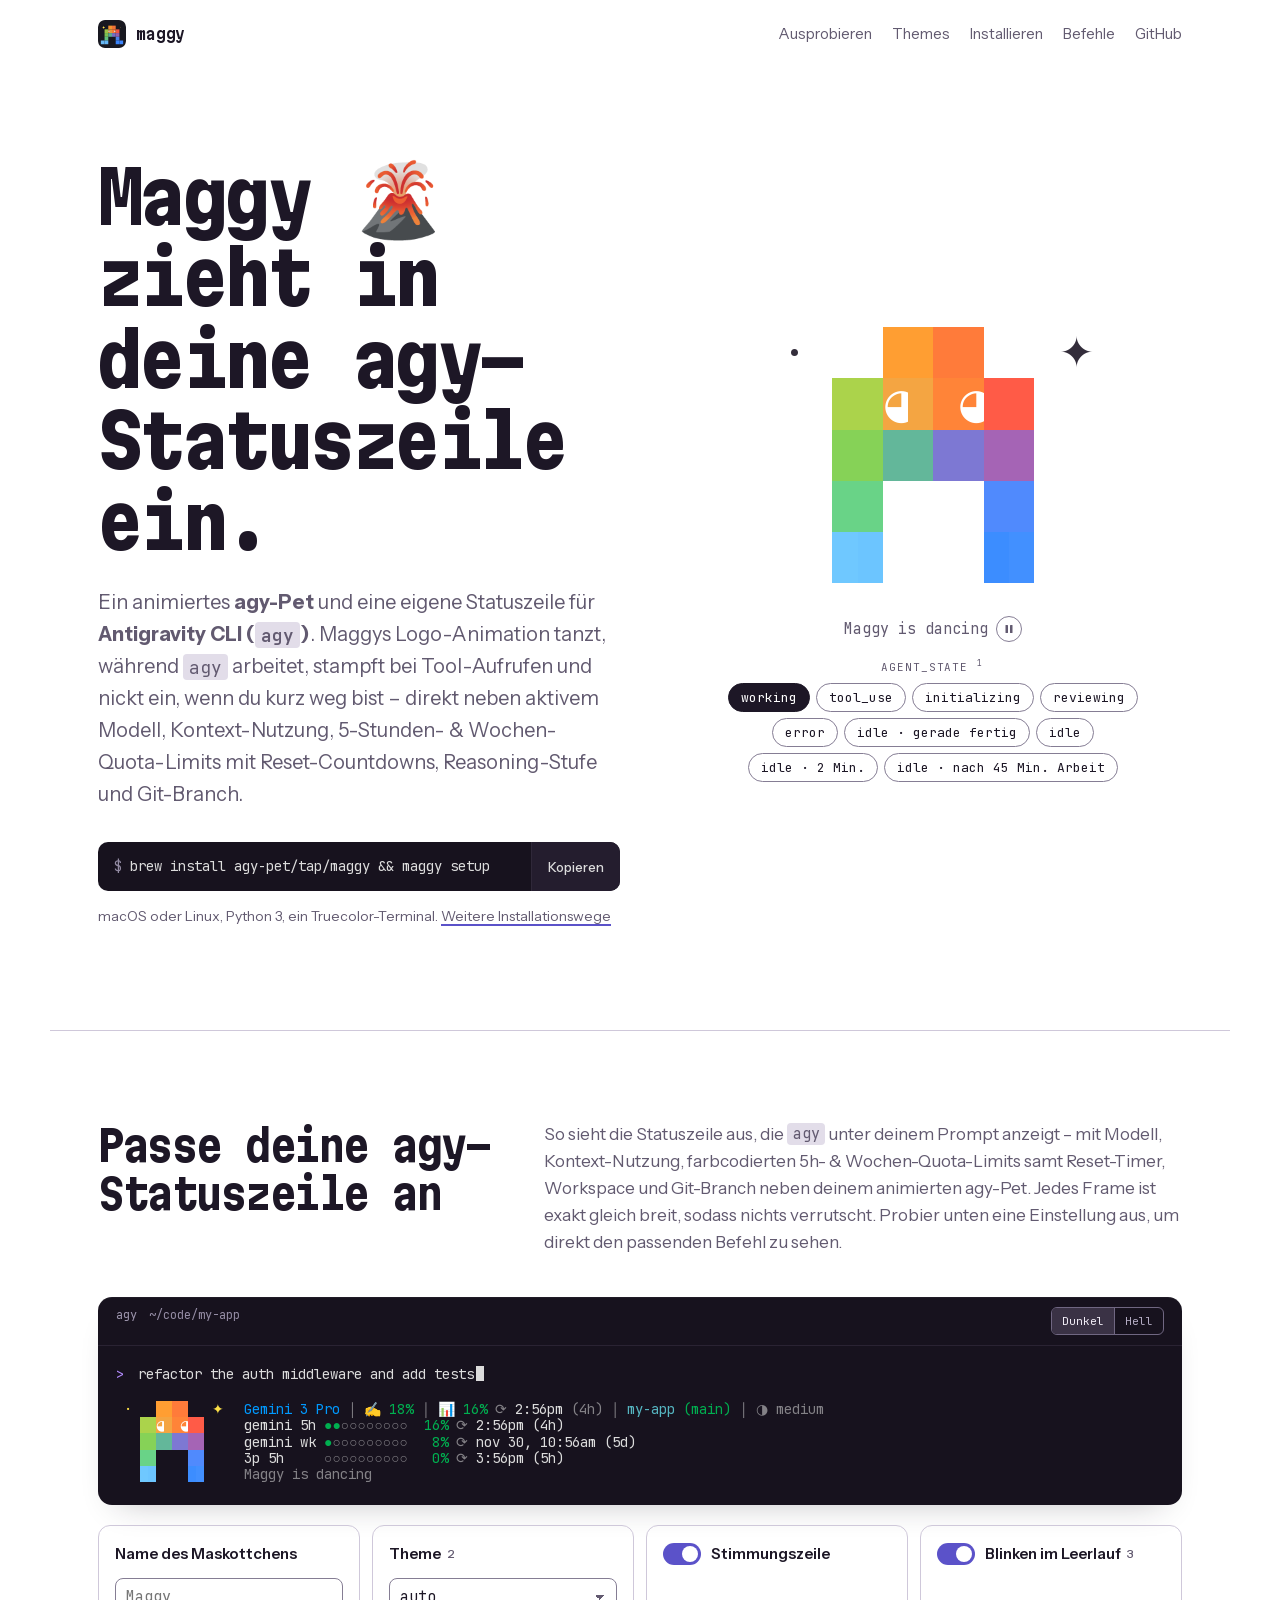
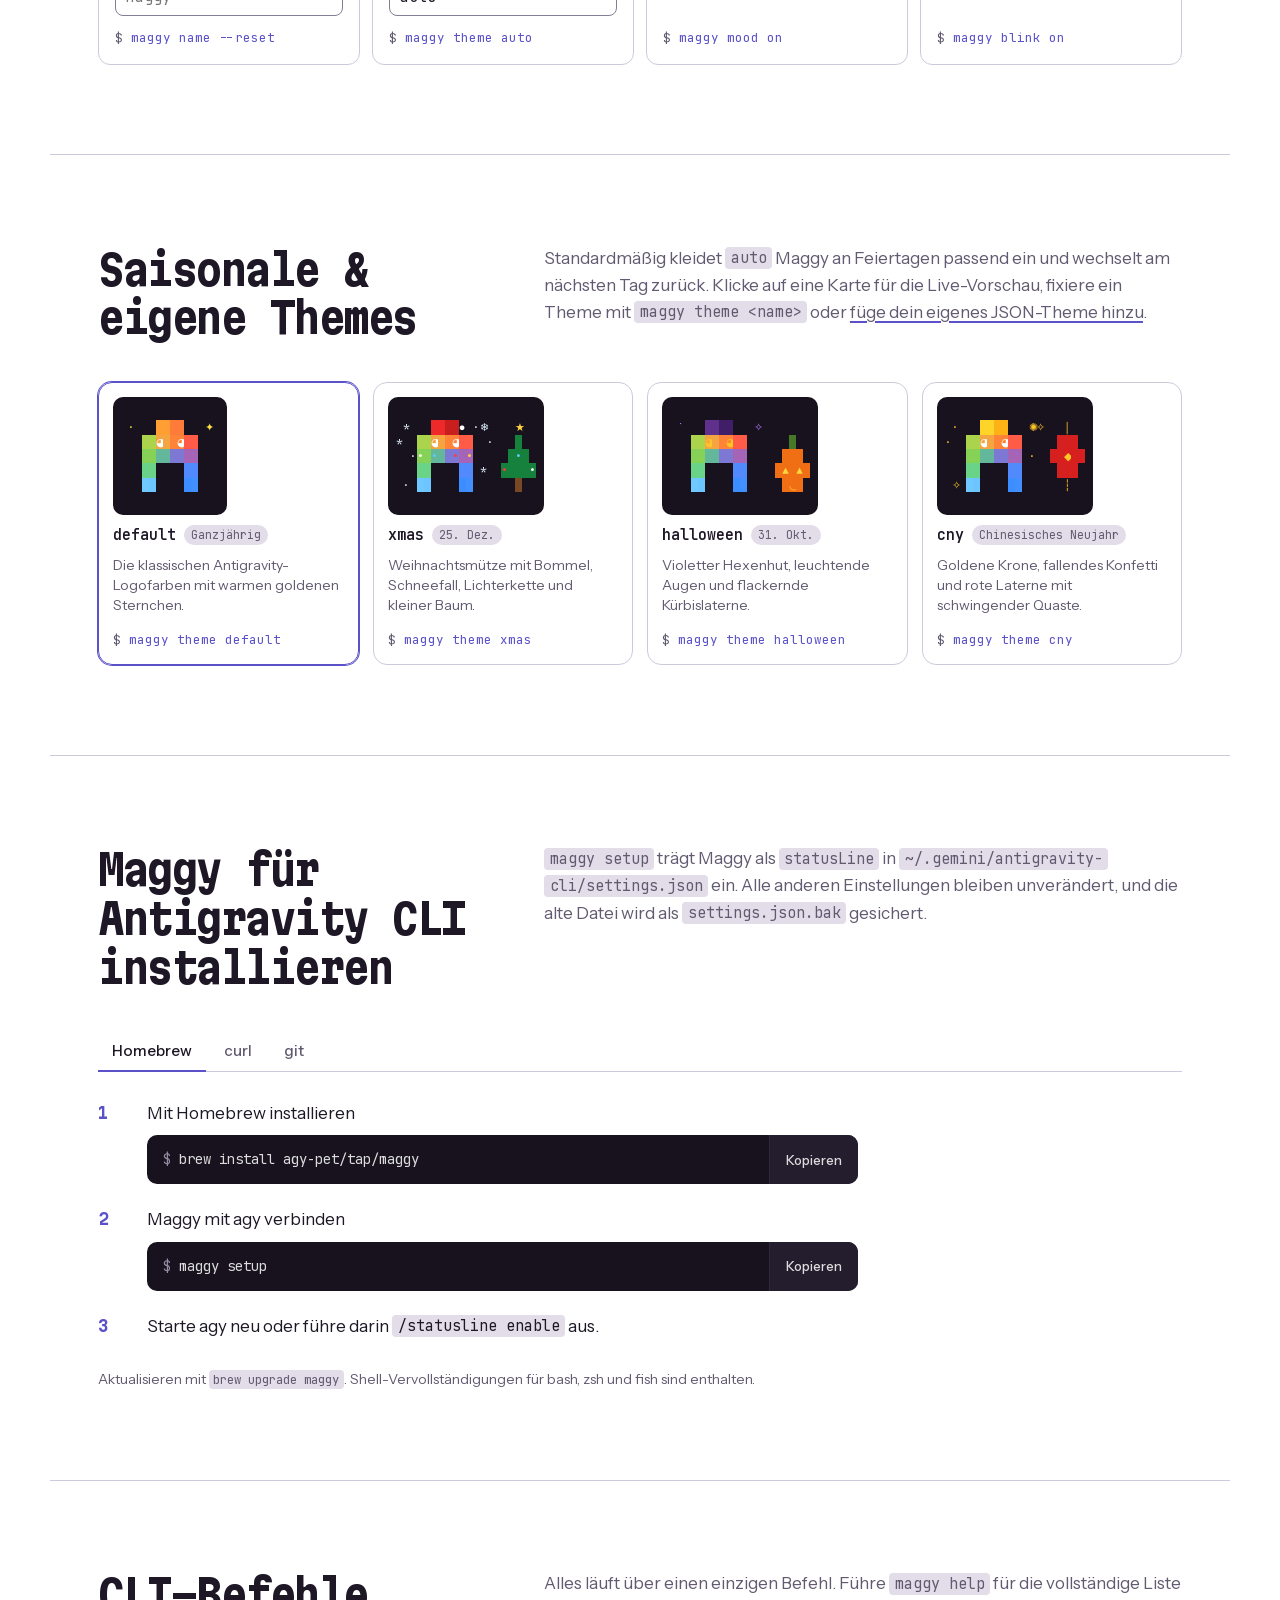
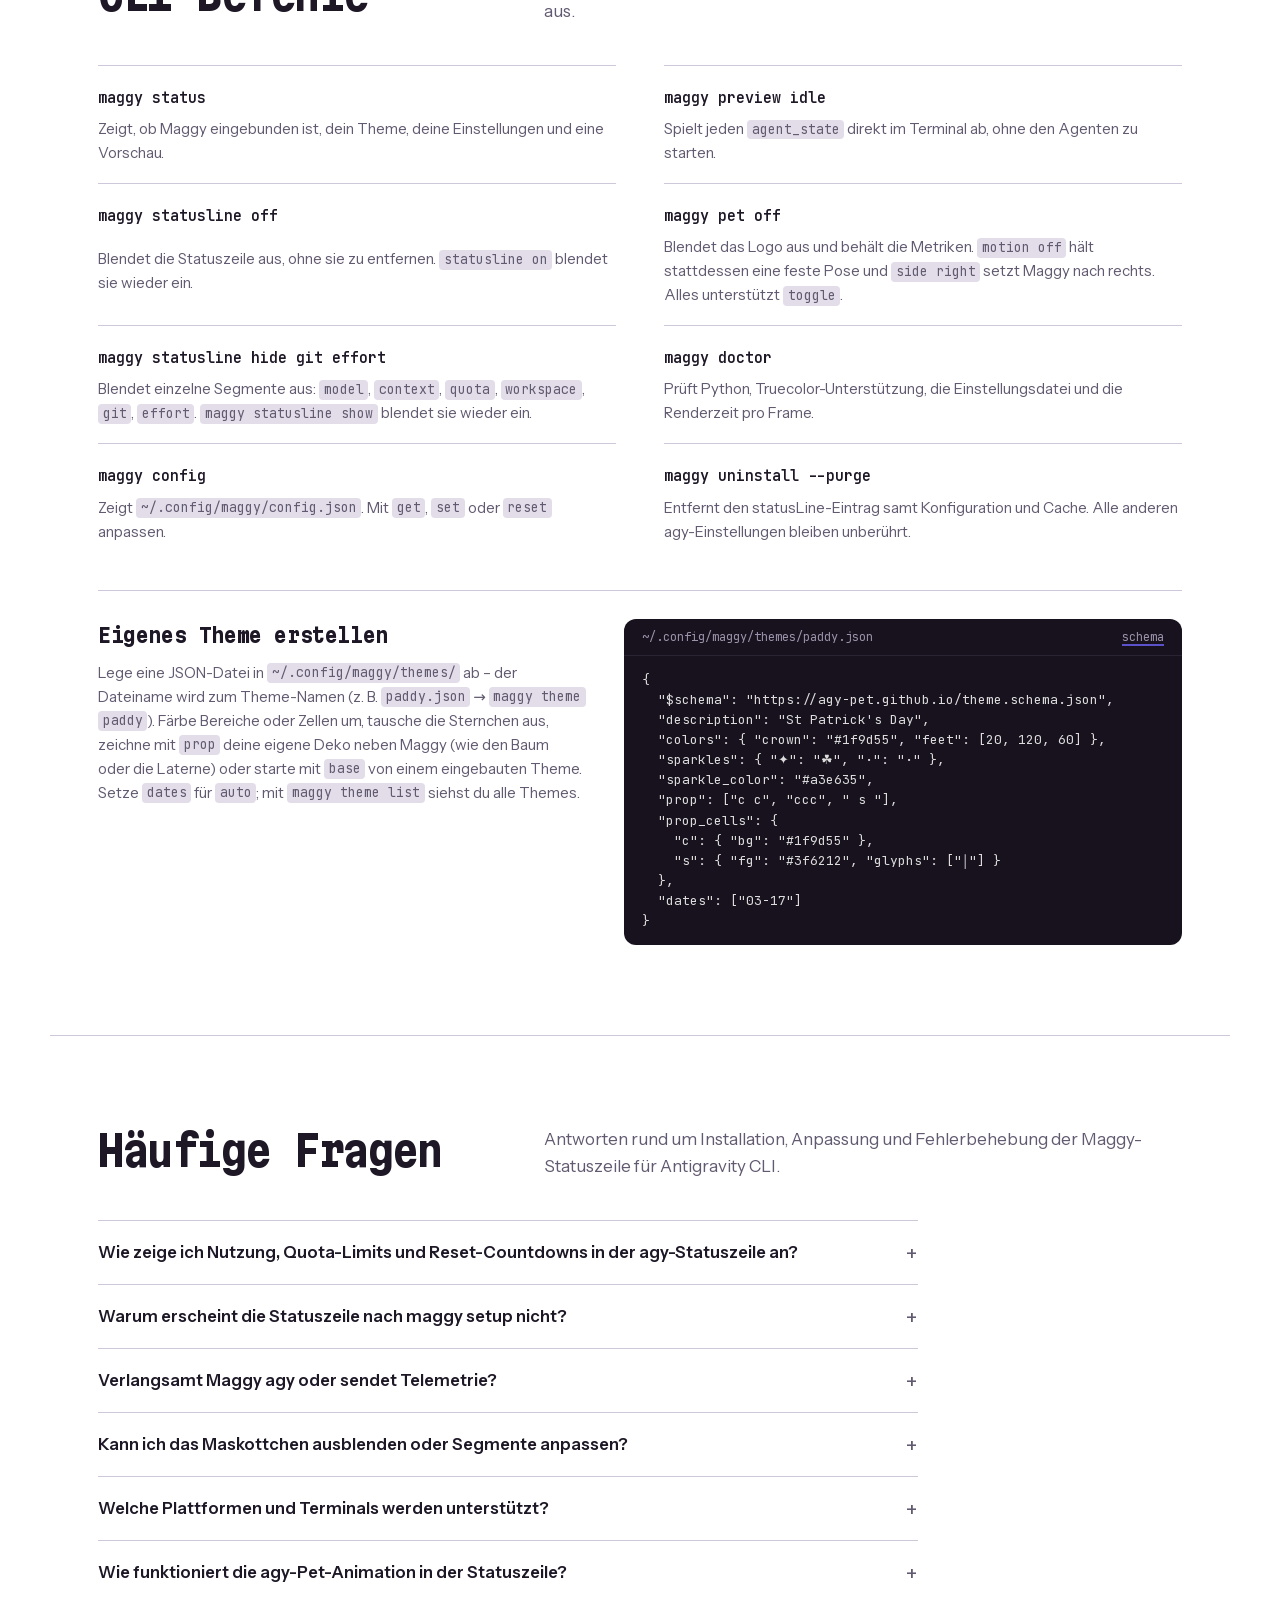
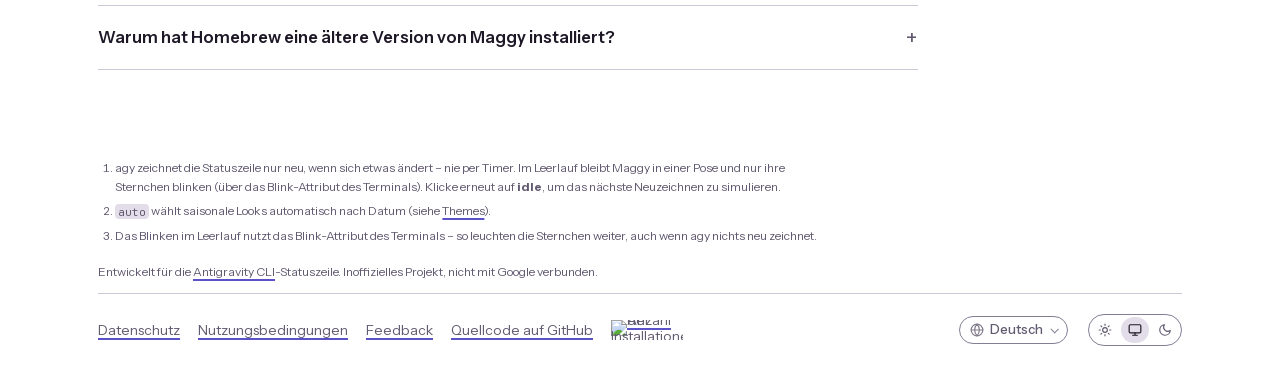
==== commit 51b38c55: "deploy: agy-pet/maggy@821e8c2" ====
--- a/de/index.html
+++ b/de/index.html
@@ -74,7 +74,7 @@
         "screenshot": "https://agy-pet.github.io/social-preview.png",
         "applicationCategory": "DeveloperApplication",
         "operatingSystem": "macOS, Linux",
-        "softwareVersion": "0.8.5",
+        "softwareVersion": "0.8.6",
         "author": {
           "@type": "Organization",
           "name": "agy-pet",
@@ -151,6 +151,14 @@
             "acceptedAnswer": {
               "@type": "Answer",
               "text": "Maggy zeichnet das Antigravity-Logo mit ausdrucksstarken Augen direkt im Terminal und spielt zustandsabhängige Animationen über agent_state ab – tanzend bei working, stampfend bei tool_use, spähend bei reviewing, blinkend bei idle und schlummernd nach 2 Minuten. Mit maggy preview working siehst du jede Animation vorab, und maggy motion off hält eine feste Pose."
+            }
+          },
+          {
+            "@type": "Question",
+            "name": "Warum hat Homebrew eine ältere Version von Maggy installiert?",
+            "acceptedAnswer": {
+              "@type": "Answer",
+              "text": "Beim Deinstallieren von Maggy bleibt der lokale Homebrew-Tap erhalten. Ist er veraltet, kann Homebrew bei der nächsten Installation eine ältere Version auswählen. Mit diesem Befehl aktualisierst du nur den Maggy-Tap und installierst dessen neueste Version. Prüfe die Version mit maggy --version."
             }
           }
         ]
@@ -477,6 +485,11 @@
           <summary>Wie funktioniert die agy-Pet-Animation in der Statuszeile?</summary>
           <p>Maggy zeichnet das Antigravity-Logo mit ausdrucksstarken Augen direkt im Terminal und spielt zustandsabhängige Animationen über <code>agent_state</code> ab – tanzend bei <code>working</code>, stampfend bei <code>tool_use</code>, spähend bei <code>reviewing</code>, blinkend bei <code>idle</code> und schlummernd nach 2 Minuten. Mit <code>maggy preview working</code> siehst du jede Animation vorab, und <code>maggy motion off</code> hält eine feste Pose.</p>
         </details>
+        <details>
+          <summary>Warum hat Homebrew eine ältere Version von Maggy installiert?</summary>
+          <p>Beim Deinstallieren von Maggy bleibt der lokale Homebrew-Tap erhalten. Ist er veraltet, kann Homebrew bei der nächsten Installation eine ältere Version auswählen. Mit diesem Befehl aktualisierst du nur den Maggy-Tap und installierst dessen neueste Version. Prüfe die Version mit <code>maggy --version</code>.</p>
+          <div class="cmd-box"><code id="faq-brew-refresh">HOMEBREW_NO_AUTO_UPDATE=1 brew tap agy-pet/tap &amp;&amp; git -C "$(brew --repo agy-pet/tap)" pull --ff-only &amp;&amp; HOMEBREW_NO_AUTO_UPDATE=1 brew install agy-pet/tap/maggy &amp;&amp; maggy setup</code><button type="button" class="copy" data-copy="faq-brew-refresh" aria-describedby="faq-brew-refresh">Kopieren</button></div>
+        </details>
       </div>
     </section>
   </main>
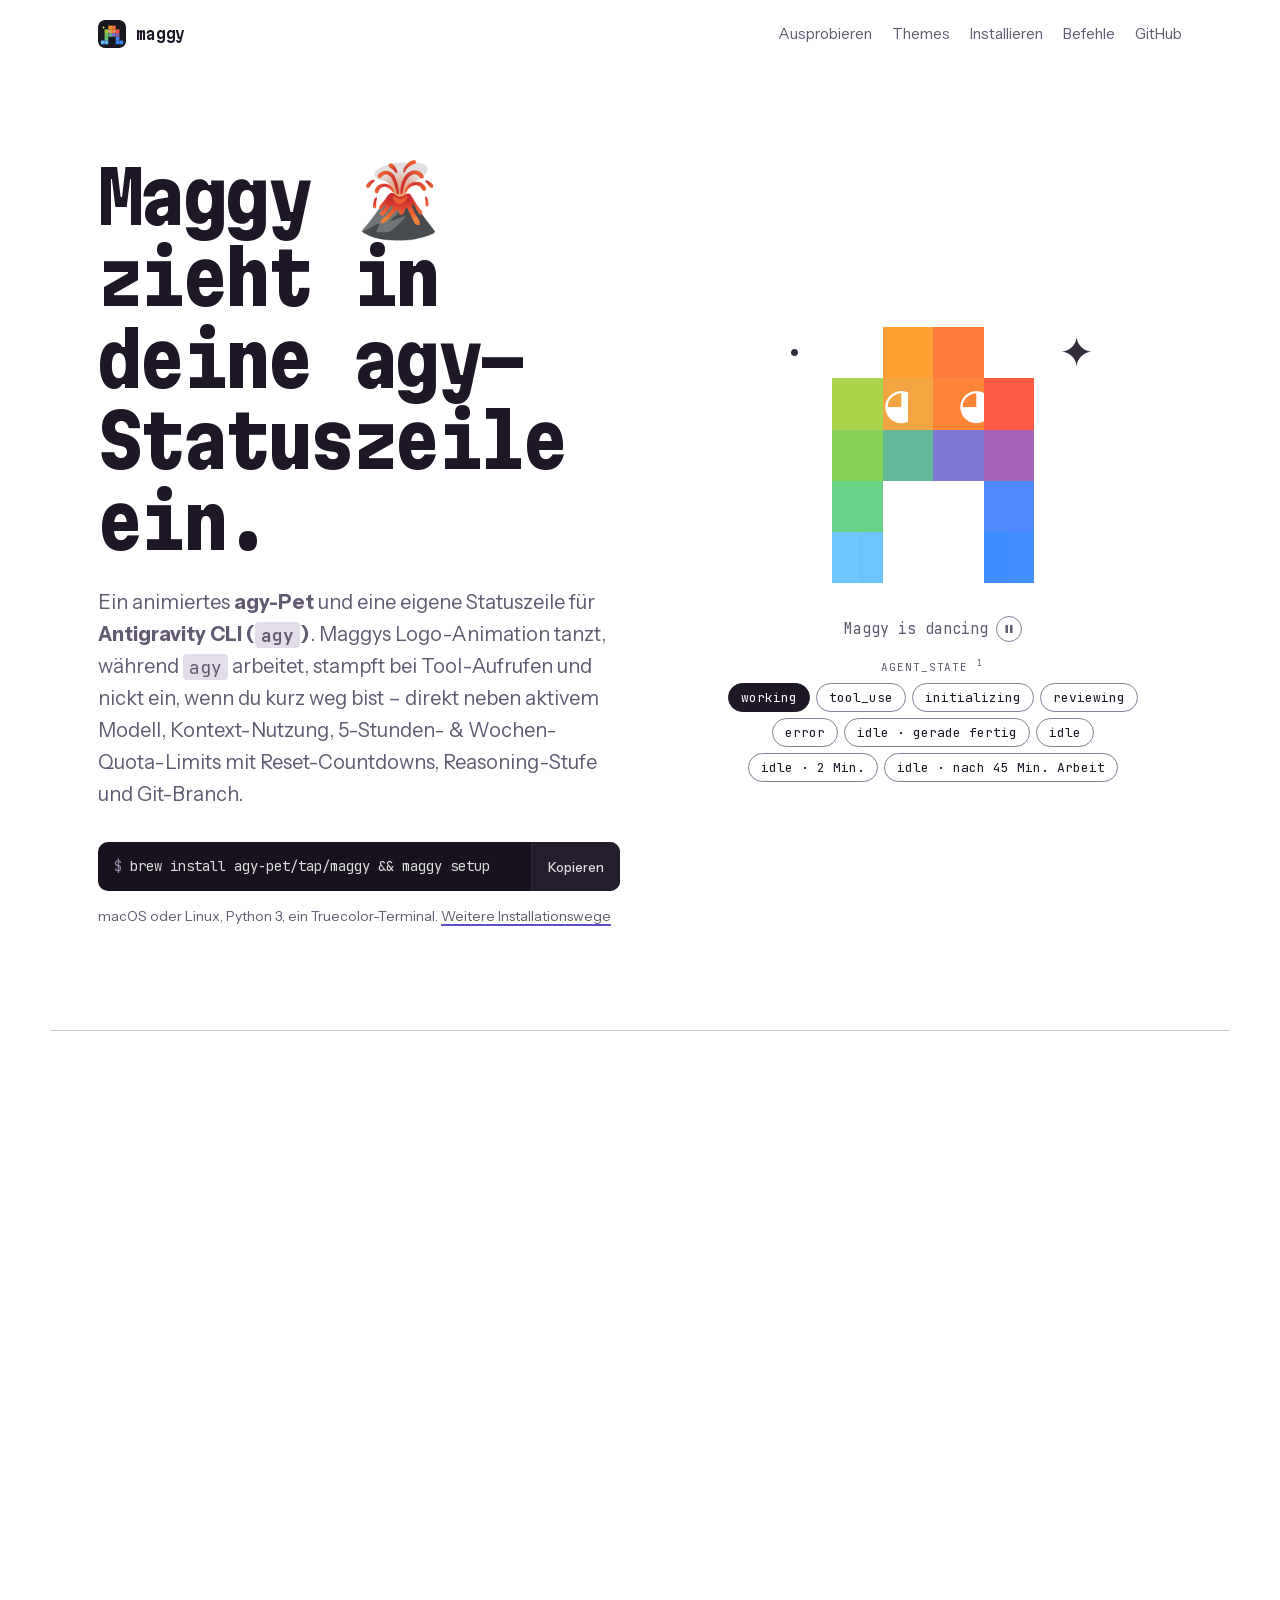
==== commit 0eb307ab: "deploy: agy-pet/maggy@d33ccf2" ====
--- a/de/index.html
+++ b/de/index.html
@@ -74,7 +74,7 @@
         "screenshot": "https://agy-pet.github.io/social-preview.png",
         "applicationCategory": "DeveloperApplication",
         "operatingSystem": "macOS, Linux",
-        "softwareVersion": "0.8.6",
+        "softwareVersion": "0.8.7",
         "author": {
           "@type": "Organization",
           "name": "agy-pet",
--- a/style.css
+++ b/style.css
@@ -1 +1 @@
-:root{--ash: #ffffff;--pumice: #e2dde9;--ink: #1d1726;--muted: #625a70;--accent: #5b52c9;--on-accent: #ffffff;--obsidian: #17121e;--obsidian-2: #241d2e;--term-text: #dcdcdc;--t-blue: rgb(0, 153, 255);--t-green: rgb(0, 175, 80);--t-cyan: rgb(86, 182, 194);--line: #cfc8da;--control-border: #857d94;--display: "Martian Mono", ui-monospace, monospace;--body: "Instrument Sans", system-ui, -apple-system, "Segoe UI", sans-serif;--mono: "JetBrains Mono", ui-monospace, SFMono-Regular, Menlo, monospace;--gutter: clamp(16px, 4vw, 48px);--maxw: 1180px;color-scheme:light}@media (prefers-color-scheme: dark){:root:not([data-theme=light]){--ash: #141019;--pumice: #1f1927;--ink: #ece7f2;--muted: #a59db3;--accent: #a59cf5;--on-accent: #141019;--obsidian: #0c0910;--obsidian-2: #1b1522;--line: #2f2839;--control-border: #6d647d;color-scheme:dark}}:root[data-theme=dark]{--ash: #141019;--pumice: #1f1927;--ink: #ece7f2;--muted: #a59db3;--accent: #a59cf5;--on-accent: #141019;--obsidian: #0c0910;--obsidian-2: #1b1522;--line: #2f2839;--control-border: #6d647d;color-scheme:dark}*,*:before,*:after{box-sizing:border-box}html{scroll-behavior:smooth}@media (prefers-reduced-motion: reduce){html{scroll-behavior:auto}*,*:before,*:after{transition-duration:.01ms!important}}body{margin:0;background:var(--ash);color:var(--ink);font:400 17px/1.6 var(--body);-webkit-font-smoothing:antialiased;overflow-x:clip}main:focus{outline:none}a{color:inherit;text-decoration-color:var(--accent);text-underline-offset:3px;text-decoration-thickness:1.5px}a:hover{color:var(--accent)}:focus-visible{outline:2px solid var(--accent);outline-offset:3px;border-radius:4px}code{font-family:var(--mono);font-size:.88em}p code,li code,dd code{background:var(--pumice);padding:.1em .35em;border-radius:4px;-webkit-box-decoration-break:clone;box-decoration-break:clone}.skip{position:absolute;left:-9999px;top:8px;background:var(--ink);color:var(--ash);padding:10px 14px;border-radius:6px;text-decoration:none;font-weight:600;z-index:50}.skip:focus{left:8px;outline:2px solid var(--accent);outline-offset:2px}.nowrap{white-space:nowrap}.top{max-width:var(--maxw);margin:0 auto;padding:20px var(--gutter);display:flex;align-items:center;justify-content:space-between;gap:16px;flex-wrap:wrap}.wordmark{display:inline-flex;align-items:center;gap:10px;font:600 15px/1 var(--display);font-stretch:87.5%;text-decoration:none;letter-spacing:-.01em}.wordmark-logo{display:block;width:28px;height:28px;border-radius:7px;flex:none}.top-right{display:flex;align-items:center;gap:20px;flex-wrap:wrap}.top nav{display:flex;gap:20px;flex-wrap:wrap;font-size:15px}.top nav a{text-decoration:none;color:var(--muted)}.top nav a:hover{color:var(--ink)}.sr-only{position:absolute;width:1px;height:1px;padding:0;margin:-1px;overflow:hidden;clip:rect(0,0,0,0);white-space:nowrap;border:0}.lang-picker{position:relative;display:inline-block}.lang-picker>summary{list-style:none;display:inline-flex;align-items:center;gap:6px;padding:5px 10px;border:1px solid var(--control-border);border-radius:999px;color:var(--muted);background:transparent;font:500 13px/1.2 var(--body);cursor:pointer;transition:border-color .15s,color .15s}.lang-picker>summary::-webkit-details-marker{display:none}.lang-picker>summary:after{content:"";width:6px;height:6px;margin-left:2px;border-right:1.5px solid currentColor;border-bottom:1.5px solid currentColor;transform:rotate(45deg) translateY(-1px);opacity:.75}.lang-picker[open]>summary:after{transform:rotate(-135deg) translateY(-1px)}.lang-picker>summary:hover,.lang-picker[open]>summary{border-color:var(--ink);color:var(--ink)}.lang-icon{flex:none;opacity:.8}.lang-menu{position:absolute;right:0;bottom:calc(100% + 6px);z-index:30;list-style:none;margin:0;padding:6px;min-width:148px;background:var(--ash);border:1px solid var(--line);border-radius:12px;box-shadow:0 12px 28px #00000029;display:grid;gap:2px}.lang-picker--start .lang-menu{left:0;right:auto}.lang-menu a{display:block;padding:6px 10px;border-radius:7px;text-decoration:none;font:500 13px/1.3 var(--body);color:var(--muted);white-space:nowrap}.lang-menu a:hover{background:var(--pumice);color:var(--ink)}.lang-menu a[aria-current=page]{background:var(--pumice);color:var(--ink);font-weight:600}.appearance{display:inline-flex;align-items:center;gap:2px;padding:2px;border:1px solid var(--control-border);border-radius:999px}.appearance button{appearance:none;display:grid;place-items:center;width:28px;height:26px;padding:0;border:0;border-radius:999px;background:transparent;color:var(--muted);cursor:pointer;transition:background .15s,color .15s}.appearance button:hover{color:var(--ink)}.appearance button[aria-pressed=true]{background:var(--pumice);color:var(--ink)}.appearance button:focus-visible{outline-offset:1px}@media (prefers-reduced-motion: reduce){.appearance button{transition:none}}:root:lang(zh-CN){--body: "Instrument Sans", "Noto Sans SC", "PingFang SC", "Hiragino Sans GB", "Microsoft YaHei", "Source Han Sans SC", system-ui, sans-serif}:root:lang(zh-TW){--body: "Instrument Sans", "Noto Sans TC", "PingFang TC", "Hiragino Sans CNS", "Microsoft JhengHei", "Source Han Sans TC", system-ui, sans-serif}:root:lang(ja){--body: "Instrument Sans", "Noto Sans JP", "Hiragino Sans", "Hiragino Kaku Gothic ProN", "BIZ UDPGothic", "Yu Gothic", "Meiryo", system-ui, sans-serif}:root:lang(ko){--body: "Instrument Sans", "Noto Sans KR", "Apple SD Gothic Neo", "Malgun Gothic", system-ui, sans-serif}:is(:lang(zh-CN),:lang(zh-TW),:lang(ja),:lang(ko)) body{line-height:1.75}:is(:lang(zh-CN),:lang(zh-TW),:lang(ja)) body{line-break:strict;text-autospace:normal}:lang(ko) body{word-break:keep-all;overflow-wrap:break-word}:is(:lang(zh-CN),:lang(zh-TW),:lang(ja),:lang(ko)) h1{font-family:var(--body);font-weight:700;font-stretch:normal;letter-spacing:-.02em;line-height:1.18;font-size:clamp(34px,5.2vw,64px)}:is(:lang(zh-CN),:lang(zh-TW),:lang(ja),:lang(ko)) .hero-copy h1{font-size:min(clamp(34px,5.2vw,64px),100cqi / 9)}:is(:lang(zh-CN),:lang(zh-TW),:lang(ja),:lang(ko)) h2{font-family:var(--body);font-weight:700;font-stretch:normal;letter-spacing:-.015em;line-height:1.24;font-size:clamp(26px,3.2vw,38px)}:lang(ja) :is(h1,h2,.theme-custom h3){font-feature-settings:"palt" 1;word-break:auto-phrase}.hero{max-width:var(--maxw);margin:0 auto;padding:clamp(32px,7vw,88px) var(--gutter) clamp(48px,8vw,104px);display:grid;grid-template-columns:minmax(0,1.05fr) minmax(0,1fr);gap:clamp(32px,5vw,72px);align-items:center}.hero-copy{container-type:inline-size;min-width:0}h1,h2{font-family:var(--display);font-stretch:81%;letter-spacing:-.035em;margin:0}h1{--h1-fit: 12;font-weight:760;font-size:clamp(38px,6.2vw,76px);line-height:1.12;overflow-wrap:break-word;text-wrap:balance}.hero-copy h1{font-size:min(clamp(38px,6.2vw,76px),100cqi / (var(--h1-fit) * .6))}h2{font-weight:700;font-size:clamp(28px,3.6vw,42px);line-height:1.16}.lede{font-size:clamp(17px,1.6vw,20px);color:var(--muted);max-width:34em;margin:24px 0 32px}.hint{font-size:14px;color:var(--muted);margin:14px 0 0}.cmd-box{display:flex;align-items:stretch;background:var(--obsidian);color:var(--term-text);border-radius:10px;overflow:hidden;max-width:100%}.cmd-box code{flex:1;min-width:0;padding:14px 16px;background:transparent;border-radius:0;font-size:14px;line-height:1.5;overflow-wrap:anywhere}.cmd-box code:before{content:"$ ";color:#948ca4}.copy{flex:none;border:0;border-left:1px solid #2f2839;background:var(--obsidian-2);color:var(--term-text);font:500 13px var(--body);padding:0 16px;cursor:pointer;min-width:76px}.copy:hover{background:#2f2639;color:#fff}.copy:focus-visible{outline-offset:-3px}.stage,.sprite-figure{margin:0;display:flex;flex-direction:column;align-items:center;gap:20px}.sprite{font-family:var(--mono);font-size:clamp(22px,3.6vw,42px);line-height:1;min-height:7em;user-select:none;padding:.6em 0 .3em}.sprite .row,.term-body .row{display:flex;white-space:pre}.px{display:inline-block;width:1ch;height:2.05ch;text-align:center;line-height:2.05ch;overflow:visible}.sprite .px{width:.6em;height:1.22em;line-height:1.22em;font-size:1em}.sprite .px:not([style*=background]){color:var(--ink)!important;opacity:.9}.sprite.xmas .px:not([style*=background]){color:#6aa5d8!important}.blink{animation:blink 1.1s steps(1,end) infinite}@keyframes blink{50%{opacity:0}}@media (prefers-reduced-motion: reduce){.blink{animation:none}}.motion-paused .blink,.motion-paused .cursor{animation:none}.stage figcaption,.mood-bar{display:inline-flex;align-items:center;gap:8px;font-family:var(--mono);font-size:15px;color:var(--muted);min-height:1.6em}.motion-toggle{appearance:none;display:inline-grid;place-items:center;width:26px;height:26px;padding:0;border:1px solid var(--control-border);border-radius:999px;background:transparent;color:var(--muted);cursor:pointer;flex:none;transition:border-color .15s,color .15s,background .15s}.motion-toggle:hover{border-color:var(--ink);color:var(--ink)}.motion-toggle .icon-play{display:none}.motion-toggle[aria-pressed=true]{background:var(--pumice);color:var(--ink)}.motion-toggle[aria-pressed=true] .icon-pause{display:none}.motion-toggle[aria-pressed=true] .icon-play{display:block}.states{display:flex;flex-wrap:wrap;justify-content:center;gap:6px;max-width:440px}.states-label{width:100%;text-align:center;font:500 11px/1 var(--mono);letter-spacing:.08em;text-transform:uppercase;color:var(--muted);margin-bottom:4px}.states button{font:400 13px/1 var(--mono);color:var(--ink);background:transparent;border:1px solid var(--control-border);border-radius:999px;padding:7px 12px;cursor:pointer}.states button:hover{border-color:var(--ink)}.states button[aria-pressed=true]{background:var(--ink);color:var(--ash);border-color:var(--ink)}section,.theme-custom{scroll-margin-top:24px}.try,.themes,.install,.commands,.faq{max-width:var(--maxw);margin:0 auto;padding:clamp(48px,7vw,96px) var(--gutter);border-top:1px solid var(--line)}.try,.themes{content-visibility:auto;contain-intrinsic-size:auto 900px}.section-head{display:grid;grid-template-columns:minmax(0,1fr) minmax(0,1.6fr);gap:16px 48px;align-items:start;margin-bottom:40px}.section-head p{margin:0;color:var(--muted);max-width:40em}.terminal{background:var(--obsidian);color:var(--term-text);border-radius:14px;overflow:hidden;box-shadow:0 1px #ffffff0a inset,0 16px 32px -20px #1d17264d}.term-bar{display:flex;gap:12px;padding:10px 18px;font:500 12px var(--mono);color:#9b93ab;border-bottom:1px solid #2a2333}.dim-text{color:#948ca4}.schema-link{margin-left:auto;color:inherit;text-underline-offset:3px}.schema-link:hover{color:#b48cff}.term-prompt{padding:18px 18px 6px;font:14px/1.5 var(--mono)}.caret{color:#b48cff;margin-right:6px}.cursor{display:inline-block;width:.6em;height:1.1em;vertical-align:-.2em;background:#dcdcdc;margin-left:2px;animation:blink 1.1s steps(1,end) infinite}@media (prefers-reduced-motion: reduce){.cursor{animation:none}}.term-body{font:14px/1 var(--mono);min-height:calc(10.25ch + 32px);padding:10px 18px 22px;overflow-x:auto}.term-body .rt{white-space:pre}.term-body .row{align-items:center;min-height:2.05ch;white-space:pre}.term-body .dim{opacity:.55}.term-bg{margin-left:auto;display:inline-flex;border:1px solid #706782;border-radius:6px;overflow:hidden}.term-bg button{font:500 11px var(--mono);color:#b6aec6;background:transparent;border:0;min-height:26px;padding:3px 10px;cursor:pointer}.term-bg button+button{border-left:1px solid #706782}.term-bg button[aria-pressed=true]{background:#3a3245;color:#f2eef7}.term-bg button:focus-visible{outline:2px solid var(--accent);outline-offset:-2px}.terminal.light{--term-text: #1f1f1f;--t-blue: #006bc2;--t-green: #007d39;--t-cyan: #147482;background:#fff;border:1px solid var(--line);box-shadow:0 16px 32px -20px #1d17262e}.terminal.light .term-bar{color:#5c5668;border-bottom-color:#e6e2ec;background:#f6f5f8}.terminal.light .dim-text{color:#615b6e}.terminal.light .caret{color:#5b52c9}.terminal.light .cursor{background:#1f1f1f}.terminal.light .term-bg{border-color:#857d94}.terminal.light .term-bg button{color:#5c5668}.terminal.light .term-bg button+button{border-left-color:#857d94}.terminal.light .term-bg button[aria-pressed=true]{background:#1f1f1f;color:#fff}.terminal.light .term-body .dim{opacity:.68}.controls{display:grid;grid-template-columns:repeat(4,minmax(0,1fr));gap:12px;margin-top:20px}.control{margin:0;border:1px solid var(--line);border-radius:12px;padding:16px;display:flex;flex-direction:column;gap:12px;min-width:0}.control>label:not(.switch),.control-label>label:not(.switch),.control legend{font-weight:600;font-size:15px;padding:0}.control-label{display:flex;align-items:center;gap:2px;flex-wrap:wrap}.control legend{float:left;width:100%;margin-bottom:12px}.control legend+*{clear:both}.control>code{margin-top:auto;font-size:12.5px;color:var(--accent);overflow-wrap:anywhere}.control>code:before{content:"$ ";color:var(--muted)}.control input[type=text],.control select{font:400 15px var(--mono);color:var(--ink);background-color:var(--ash);border:1px solid var(--control-border);border-radius:8px;padding:8px 10px;width:100%}.control input[type=text]:focus-visible,.control select:focus-visible{outline-offset:0}.control select{appearance:none;-webkit-appearance:none;padding-right:32px;cursor:pointer;background-image:linear-gradient(45deg,transparent 50%,var(--muted) 50%),linear-gradient(135deg,var(--muted) 50%,transparent 50%);background-position:calc(100% - 16px) 52%,calc(100% - 11px) 52%;background-size:5px 5px,5px 5px;background-repeat:no-repeat;transition:border-color .15s}.control select:hover{border-color:var(--ink)}.control select option{background:var(--ash);color:var(--ink)}.switch{display:flex;align-items:center;gap:10px;font-weight:600;font-size:15px;cursor:pointer}.switch input{appearance:none;flex:none;width:38px;height:22px;border-radius:999px;background:var(--control-border);position:relative;margin:0;cursor:pointer;transition:background .15s}.switch input:after{content:"";position:absolute;top:3px;left:3px;width:16px;height:16px;border-radius:50%;background:#fff;transition:transform .15s}.switch input:checked{background:var(--accent)}.switch input:checked:after{transform:translate(16px)}@media (prefers-reduced-motion: reduce){.switch input,.switch input:after{transition:none}}.note{font-size:14px;color:var(--muted);margin:20px 0 0;max-width:52em}.fn-ref{font-size:.72em;line-height:0;vertical-align:super;margin-left:1px;font-weight:500;letter-spacing:0}.fn-ref a{text-decoration:none;color:var(--muted);padding:2px 3px;transition:color .15s}.fn-ref a:hover{color:var(--accent);text-decoration:underline}.theme-grid{display:grid;grid-template-columns:repeat(4,minmax(0,1fr));gap:14px}.theme-card{appearance:none;font:inherit;color:inherit;text-align:left;background:transparent;border:1px solid var(--line);border-radius:14px;padding:14px;display:flex;flex-direction:column;gap:10px;cursor:pointer;min-width:0;transition:border-color .15s,box-shadow .15s}.theme-card:hover{border-color:var(--ink)}.theme-card[aria-pressed=true]{border-color:var(--accent);box-shadow:0 0 0 1px var(--accent)}.theme-preview{background:var(--obsidian);border-radius:10px;padding:14px 8px;display:flex;align-items:center;justify-content:center;min-height:118px;overflow:hidden}.theme-sprite{font-family:var(--mono);font-size:11px;line-height:1;user-select:none}.theme-sprite .row{display:flex;white-space:pre}.theme-meta{display:flex;align-items:center;justify-content:space-between;gap:8px;flex-wrap:wrap}.theme-name{font:600 15px/1.2 var(--mono);color:var(--ink)}.theme-date{font:500 11.5px/1.2 var(--mono);color:var(--muted);background:var(--pumice);padding:3px 7px;border-radius:999px}.theme-desc{margin:0;font-size:14px;line-height:1.45;color:var(--muted)}.theme-cmd{margin-top:auto;padding-top:4px;font-size:12.5px;color:var(--accent);overflow-wrap:anywhere}.theme-cmd:before{content:"$ ";color:var(--muted)}.theme-custom{margin-top:28px;padding-top:28px;border-top:1px solid var(--line);display:grid;grid-template-columns:minmax(0,1fr) minmax(0,1.15fr);gap:20px 40px;align-items:start}.theme-custom h3{font-family:var(--display);font-stretch:85%;font-weight:700;font-size:20px;letter-spacing:-.02em;margin:0 0 10px}:is(:lang(zh-CN),:lang(zh-TW),:lang(ja),:lang(ko)) .theme-custom h3{font-family:var(--body);font-weight:700;font-stretch:normal;letter-spacing:-.01em}.theme-custom p{margin:0;font-size:15px;color:var(--muted)}.theme-json-wrap{background:var(--obsidian);color:var(--term-text);border-radius:12px;overflow:hidden}.theme-json{margin:0;padding:14px 18px;font:13px/1.55 var(--mono);overflow-x:auto}.theme-json code{background:transparent;padding:0;font-size:inherit}.tabs{display:flex;gap:4px;border-bottom:1px solid var(--line);margin-bottom:28px}.tabs [role=tab]{font:500 15px var(--body);color:var(--muted);background:none;border:0;border-bottom:2px solid transparent;margin-bottom:-1px;padding:10px 14px;cursor:pointer}.tabs [role=tab][aria-selected=true]{color:var(--ink);border-bottom-color:var(--accent)}.steps{list-style:none;counter-reset:step;padding:0;margin:0;display:grid;gap:22px;max-width:760px}.steps li{counter-increment:step;display:grid;grid-template-columns:2.2em minmax(0,1fr);gap:8px 12px;align-items:baseline}.steps li:before{content:counter(step);font:700 15px/1 var(--display);color:var(--accent);grid-row:span 2}.steps .cmd-box{grid-column:2}.cmd-list{margin:0;display:grid;grid-template-columns:repeat(2,minmax(0,1fr));gap:0 48px}.cmd-list>div{padding:18px 0;border-top:1px solid var(--line);display:grid;gap:6px}.cmd-list dt code{font-size:15px;font-weight:600}.cmd-list dd{margin:0;color:var(--muted);font-size:15px}.faq-list{max-width:820px;border-bottom:1px solid var(--line)}.faq-list details{border-top:1px solid var(--line)}.faq-list summary{list-style:none;display:flex;align-items:center;justify-content:space-between;gap:16px;padding:20px 0;font:600 16.5px/1.4 var(--body);color:var(--ink);cursor:pointer}.faq-list summary::-webkit-details-marker{display:none}.faq-list summary:after{content:"+";flex:none;font:400 20px/1 var(--mono);color:var(--muted);transition:transform .15s,color .15s}.faq-list details[open] summary:after{content:"\2212";color:var(--accent)}.faq-list summary:hover{color:var(--accent)}.faq-list details p{margin:0 0 20px;color:var(--muted);font-size:15.5px;line-height:1.65;max-width:68ch}.foot{max-width:var(--maxw);margin:0 auto;padding:0 var(--gutter) 32px;font-size:14px;color:var(--muted)}.foot p{margin:0}.footnotes{list-style:decimal;margin:0 0 16px;padding:0 0 0 1.4em;font-size:12px;line-height:1.55;color:var(--muted)}.footnotes li{scroll-margin-top:24px;max-width:78ch;transition:color .15s}.footnotes li+li{margin-top:6px}.footnotes li:target{color:var(--ink);font-weight:500}.footnotes a{color:inherit}.footnotes code{font-size:.92em;padding:.05em .3em}.foot-end{display:flex;align-items:center;gap:12px 20px;flex-wrap:wrap;padding-top:20px;border-top:1px solid var(--line)}.foot .foot-links{display:flex;align-items:center;gap:8px 18px;flex-wrap:wrap;margin-right:auto}.foot-links .installs{display:inline-flex;line-height:0}.foot-links .installs img{display:block;height:20px;width:auto}.foot .foot-note{margin:0 0 12px;font-size:12px;color:var(--muted)}.foot-note a{color:inherit}.foot-btn{appearance:none;background:none;border:0;padding:0;font:inherit;color:inherit;cursor:pointer;text-decoration:underline;text-decoration-color:var(--accent);text-underline-offset:3px;text-decoration-thickness:1.5px}.foot-btn:hover{color:var(--accent)}.consent{position:fixed;left:50%;bottom:18px;transform:translate(-50%);z-index:40;width:min(720px,calc(100% - 24px));background:var(--ash);color:var(--ink);border:1px solid var(--line);border-radius:12px;padding:14px 18px;box-shadow:0 10px 30px #00000029;display:flex;align-items:center;justify-content:space-between;gap:14px 20px;font-size:14px;line-height:1.45}.consent[hidden]{display:none}.consent-text{margin:0;color:var(--muted)}.consent-text a{color:var(--ink);white-space:nowrap}.consent-actions{display:flex;gap:8px;flex-shrink:0}.consent-btn{font:500 13.5px/1 var(--body);padding:9px 14px;border-radius:8px;border:1px solid var(--control-border);background:var(--pumice);color:var(--ink);cursor:pointer;white-space:nowrap}.consent-btn:hover{border-color:var(--accent)}.consent-accept{background:var(--accent);border-color:var(--accent);color:var(--on-accent)}.consent-accept:hover{filter:brightness(1.06)}.legal{max-width:780px;margin:0 auto;padding:clamp(32px,6vw,72px) var(--gutter) clamp(56px,8vw,96px)}.legal h1{font-size:clamp(32px,4.6vw,52px);line-height:1.15}.legal .legal-updated{font:400 13.5px/1.4 var(--mono);color:var(--muted);margin:16px 0 40px}.legal section{padding:24px 0;border-top:1px solid var(--line)}.legal h2{font-size:clamp(19px,2.2vw,24px);line-height:1.25;margin:0 0 12px}.legal p{margin:0 0 12px;color:var(--muted)}.legal p:last-child{margin-bottom:0}.legal ul{margin:8px 0 0;padding-left:20px;color:var(--muted)}.legal li{margin:6px 0}.legal strong{color:var(--ink)}.top nav a[aria-current=page]{color:var(--ink);font-weight:500}@media (max-width: 900px){.hero{grid-template-columns:1fr}.stage{order:-1}.section-head{grid-template-columns:1fr}.controls,.theme-grid{grid-template-columns:repeat(2,minmax(0,1fr))}.theme-custom{grid-template-columns:1fr}}@media (max-width: 560px){body{font-size:16px}.controls,.theme-grid,.cmd-list{grid-template-columns:1fr}.top nav{gap:14px}.term-body{font-size:12px}.consent{flex-direction:column;align-items:stretch;bottom:12px;padding:14px 16px}.consent-actions{justify-content:flex-end}}@media (forced-colors: active){.switch input{border:1px solid ButtonText;forced-color-adjust:none;background:Canvas}.switch input:after{background:ButtonText}.switch input:checked{background:Highlight;border-color:Highlight}.switch input:checked:after{background:HighlightText}.states button[aria-pressed=true],.term-bg button[aria-pressed=true],.appearance button[aria-pressed=true],.motion-toggle[aria-pressed=true]{outline:2px solid Highlight}.theme-card[aria-pressed=true]{border:2px solid Highlight}.tabs [role=tab][aria-selected=true]{border-bottom-color:Highlight}}
+:root{--ash: #ffffff;--pumice: #e2dde9;--ink: #1d1726;--muted: #625a70;--accent: #5b52c9;--on-accent: #ffffff;--obsidian: #17121e;--obsidian-2: #241d2e;--term-text: #dcdcdc;--t-blue: rgb(0, 153, 255);--t-green: rgb(0, 175, 80);--t-cyan: rgb(86, 182, 194);--line: #cfc8da;--control-border: #857d94;--display: "Martian Mono", ui-monospace, monospace;--body: "Instrument Sans", system-ui, -apple-system, "Segoe UI", sans-serif;--mono: "JetBrains Mono", ui-monospace, SFMono-Regular, Menlo, monospace;--gutter: clamp(16px, 4vw, 48px);--maxw: 1180px;color-scheme:light}@media (prefers-color-scheme: dark){:root:not([data-theme=light]){--ash: #141019;--pumice: #1f1927;--ink: #ece7f2;--muted: #a59db3;--accent: #a59cf5;--on-accent: #141019;--obsidian: #0c0910;--obsidian-2: #1b1522;--line: #2f2839;--control-border: #6d647d;color-scheme:dark}}:root[data-theme=dark]{--ash: #141019;--pumice: #1f1927;--ink: #ece7f2;--muted: #a59db3;--accent: #a59cf5;--on-accent: #141019;--obsidian: #0c0910;--obsidian-2: #1b1522;--line: #2f2839;--control-border: #6d647d;color-scheme:dark}*,*:before,*:after{box-sizing:border-box}html{scroll-behavior:smooth}@media (prefers-reduced-motion: reduce){html{scroll-behavior:auto}*,*:before,*:after{transition-duration:.01ms!important}}body{margin:0;background:var(--ash);color:var(--ink);font:400 17px/1.6 var(--body);-webkit-font-smoothing:antialiased;overflow-x:clip}main:focus{outline:none}a{color:inherit;text-decoration-color:var(--accent);text-underline-offset:3px;text-decoration-thickness:1.5px}a:hover{color:var(--accent)}:focus-visible{outline:2px solid var(--accent);outline-offset:3px;border-radius:4px}code{font-family:var(--mono);font-size:.88em}p code,li code,dd code{background:var(--pumice);padding:.1em .35em;border-radius:4px;-webkit-box-decoration-break:clone;box-decoration-break:clone}.skip{position:absolute;left:-9999px;top:8px;background:var(--ink);color:var(--ash);padding:10px 14px;border-radius:6px;text-decoration:none;font-weight:600;z-index:50}.skip:focus{left:8px;outline:2px solid var(--accent);outline-offset:2px}.nowrap{white-space:nowrap}.top{max-width:var(--maxw);margin:0 auto;padding:20px var(--gutter);display:flex;align-items:center;justify-content:space-between;gap:16px;flex-wrap:wrap}.wordmark{display:inline-flex;align-items:center;gap:10px;font:600 15px/1 var(--display);font-stretch:87.5%;text-decoration:none;letter-spacing:-.01em}.wordmark-logo{display:block;width:28px;height:28px;border-radius:7px;flex:none}.top-right{display:flex;align-items:center;gap:20px;flex-wrap:wrap}.top nav{display:flex;gap:20px;flex-wrap:wrap;font-size:15px}.top nav a{text-decoration:none;color:var(--muted)}.top nav a:hover{color:var(--ink)}.sr-only{position:absolute;width:1px;height:1px;padding:0;margin:-1px;overflow:hidden;clip:rect(0,0,0,0);white-space:nowrap;border:0}.lang-picker{position:relative;display:inline-block}.lang-picker>summary{list-style:none;display:inline-flex;align-items:center;gap:6px;padding:5px 10px;border:1px solid var(--control-border);border-radius:999px;color:var(--muted);background:transparent;font:500 13px/1.2 var(--body);cursor:pointer;transition:border-color .15s,color .15s}.lang-picker>summary::-webkit-details-marker{display:none}.lang-picker>summary:after{content:"";width:6px;height:6px;margin-left:2px;border-right:1.5px solid currentColor;border-bottom:1.5px solid currentColor;transform:rotate(45deg) translateY(-1px);opacity:.75}.lang-picker[open]>summary:after{transform:rotate(-135deg) translateY(-1px)}.lang-picker>summary:hover,.lang-picker[open]>summary{border-color:var(--ink);color:var(--ink)}.lang-icon{flex:none;opacity:.8}.lang-menu{position:absolute;right:0;bottom:calc(100% + 6px);z-index:30;list-style:none;margin:0;padding:6px;min-width:148px;background:var(--ash);border:1px solid var(--line);border-radius:12px;box-shadow:0 12px 28px #00000029;display:grid;gap:2px}.lang-picker--start .lang-menu{left:0;right:auto}.lang-menu a{display:block;padding:6px 10px;border-radius:7px;text-decoration:none;font:500 13px/1.3 var(--body);color:var(--muted);white-space:nowrap}.lang-menu a:hover{background:var(--pumice);color:var(--ink)}.lang-menu a[aria-current=page]{background:var(--pumice);color:var(--ink);font-weight:600}.appearance{display:inline-flex;align-items:center;gap:2px;padding:2px;border:1px solid var(--control-border);border-radius:999px}.appearance button{appearance:none;display:grid;place-items:center;width:28px;height:26px;padding:0;border:0;border-radius:999px;background:transparent;color:var(--muted);cursor:pointer;transition:background .15s,color .15s}.appearance button:hover{color:var(--ink)}.appearance button[aria-pressed=true]{background:var(--pumice);color:var(--ink)}.appearance button:focus-visible{outline-offset:1px}@media (prefers-reduced-motion: reduce){.appearance button{transition:none}}:root:lang(zh-CN){--cjk: "PingFang SC", "Hiragino Sans GB", "Microsoft YaHei", "Source Han Sans SC";--body: "Instrument Sans", var(--cjk), system-ui, sans-serif}:root:lang(zh-TW){--cjk: "PingFang TC", "Hiragino Sans CNS", "Microsoft JhengHei", "Source Han Sans TC";--body: "Instrument Sans", var(--cjk), system-ui, sans-serif}:root:lang(ja){--cjk: "Hiragino Sans", "Hiragino Kaku Gothic ProN", "BIZ UDPGothic", "Yu Gothic", "Meiryo";--body: "Instrument Sans", var(--cjk), system-ui, sans-serif}:root:lang(ko){--cjk: "Apple SD Gothic Neo", "Malgun Gothic";--body: "Instrument Sans", var(--cjk), system-ui, sans-serif}:is(:lang(zh-CN),:lang(zh-TW),:lang(ja),:lang(ko)) body{line-height:1.75}:is(:lang(zh-CN),:lang(zh-TW),:lang(ja)) body{line-break:strict;text-autospace:normal}:lang(ko) body{word-break:keep-all;overflow-wrap:break-word}:is(:lang(zh-CN),:lang(zh-TW),:lang(ja),:lang(ko)) h1{font-family:var(--body);font-weight:700;font-stretch:normal;letter-spacing:-.02em;line-height:1.18;font-size:clamp(34px,5.2vw,64px)}:is(:lang(zh-CN),:lang(zh-TW),:lang(ja),:lang(ko)) .hero-copy h1{font-size:min(clamp(34px,5.2vw,64px),100cqi / 9)}:is(:lang(zh-CN),:lang(zh-TW),:lang(ja),:lang(ko)) h2{font-family:var(--body);font-weight:700;font-stretch:normal;letter-spacing:-.015em;line-height:1.24;font-size:clamp(26px,3.2vw,38px)}:lang(ja) :is(h1,h2,.theme-custom h3){font-feature-settings:"palt" 1;word-break:auto-phrase}.hero{max-width:var(--maxw);margin:0 auto;padding:clamp(32px,7vw,88px) var(--gutter) clamp(48px,8vw,104px);display:grid;grid-template-columns:minmax(0,1.05fr) minmax(0,1fr);gap:clamp(32px,5vw,72px);align-items:center}.hero-copy{container-type:inline-size;min-width:0}h1,h2{font-family:var(--display);font-stretch:81%;letter-spacing:-.035em;margin:0}h1{--h1-fit: 12;font-weight:760;font-size:clamp(38px,6.2vw,76px);line-height:1.12;overflow-wrap:break-word;text-wrap:balance}.hero-copy h1{font-size:min(clamp(38px,6.2vw,76px),100cqi / (var(--h1-fit) * .6))}h2{font-weight:700;font-size:clamp(28px,3.6vw,42px);line-height:1.16}.lede{font-size:clamp(17px,1.6vw,20px);color:var(--muted);max-width:34em;margin:24px 0 32px}.hint{font-size:14px;color:var(--muted);margin:14px 0 0}.cmd-box{display:flex;align-items:stretch;background:var(--obsidian);color:var(--term-text);border-radius:10px;overflow:hidden;max-width:100%}.cmd-box code{flex:1;min-width:0;padding:14px 16px;background:transparent;border-radius:0;font-size:14px;line-height:1.5;overflow-wrap:anywhere}.cmd-box code:before{content:"$ ";color:#948ca4}.copy{flex:none;border:0;border-left:1px solid #2f2839;background:var(--obsidian-2);color:var(--term-text);font:500 13px var(--body);padding:0 16px;cursor:pointer;min-width:76px}.copy:hover{background:#2f2639;color:#fff}.copy:focus-visible{outline-offset:-3px}.stage,.sprite-figure{margin:0;display:flex;flex-direction:column;align-items:center;gap:20px}.sprite{font-family:var(--mono);font-size:clamp(22px,3.6vw,42px);line-height:1;min-height:7em;user-select:none;padding:.6em 0 .3em}.sprite .row,.term-body .row{display:flex;white-space:pre}.px{display:inline-block;width:1ch;height:2.05ch;text-align:center;line-height:2.05ch;overflow:visible}.sprite .px{width:.6em;height:1.22em;line-height:1.22em;font-size:1em}.sprite .px:not([style*=background]){color:var(--ink)!important;opacity:.9}.sprite.xmas .px:not([style*=background]){color:#6aa5d8!important}.blink{animation:blink 1.1s steps(1,end) infinite}@keyframes blink{50%{opacity:0}}@media (prefers-reduced-motion: reduce){.blink{animation:none}}.motion-paused .blink,.motion-paused .cursor{animation:none}.stage figcaption,.mood-bar{display:inline-flex;align-items:center;gap:8px;font-family:var(--mono);font-size:15px;color:var(--muted);min-height:1.6em}.motion-toggle{appearance:none;display:inline-grid;place-items:center;width:26px;height:26px;padding:0;border:1px solid var(--control-border);border-radius:999px;background:transparent;color:var(--muted);cursor:pointer;flex:none;transition:border-color .15s,color .15s,background .15s}.motion-toggle:hover{border-color:var(--ink);color:var(--ink)}.motion-toggle .icon-play{display:none}.motion-toggle[aria-pressed=true]{background:var(--pumice);color:var(--ink)}.motion-toggle[aria-pressed=true] .icon-pause{display:none}.motion-toggle[aria-pressed=true] .icon-play{display:block}.states{display:flex;flex-wrap:wrap;justify-content:center;gap:6px;max-width:440px}.states-label{width:100%;text-align:center;font:500 11px/1 var(--mono);letter-spacing:.08em;text-transform:uppercase;color:var(--muted);margin-bottom:4px}.states button{font:400 13px/1 var(--mono);color:var(--ink);background:transparent;border:1px solid var(--control-border);border-radius:999px;padding:7px 12px;cursor:pointer}.states button:hover{border-color:var(--ink)}.states button[aria-pressed=true]{background:var(--ink);color:var(--ash);border-color:var(--ink)}section,.theme-custom{scroll-margin-top:24px}.try,.themes,.install,.commands,.faq{max-width:var(--maxw);margin:0 auto;padding:clamp(48px,7vw,96px) var(--gutter);border-top:1px solid var(--line)}.try,.themes{content-visibility:auto;contain-intrinsic-size:auto 900px}.section-head{display:grid;grid-template-columns:minmax(0,1fr) minmax(0,1.6fr);gap:16px 48px;align-items:start;margin-bottom:40px}.section-head p{margin:0;color:var(--muted);max-width:40em}.terminal{background:var(--obsidian);color:var(--term-text);border-radius:14px;overflow:hidden;box-shadow:0 1px #ffffff0a inset,0 16px 32px -20px #1d17264d}.term-bar{display:flex;gap:12px;padding:10px 18px;font:500 12px var(--mono);color:#9b93ab;border-bottom:1px solid #2a2333}.dim-text{color:#948ca4}.schema-link{margin-left:auto;color:inherit;text-underline-offset:3px}.schema-link:hover{color:#b48cff}.term-prompt{padding:18px 18px 6px;font:14px/1.5 var(--mono)}.caret{color:#b48cff;margin-right:6px}.cursor{display:inline-block;width:.6em;height:1.1em;vertical-align:-.2em;background:#dcdcdc;margin-left:2px;animation:blink 1.1s steps(1,end) infinite}@media (prefers-reduced-motion: reduce){.cursor{animation:none}}.term-body{font:14px/1 var(--mono);min-height:calc(10.25ch + 32px);padding:10px 18px 22px;overflow-x:auto}.term-body .rt{white-space:pre}.term-body .row{align-items:center;min-height:2.05ch;white-space:pre}.term-body .dim{opacity:.55}.term-bg{margin-left:auto;display:inline-flex;border:1px solid #706782;border-radius:6px;overflow:hidden}.term-bg button{font:500 11px var(--mono);color:#b6aec6;background:transparent;border:0;min-height:26px;padding:3px 10px;cursor:pointer}.term-bg button+button{border-left:1px solid #706782}.term-bg button[aria-pressed=true]{background:#3a3245;color:#f2eef7}.term-bg button:focus-visible{outline:2px solid var(--accent);outline-offset:-2px}.terminal.light{--term-text: #1f1f1f;--t-blue: #006bc2;--t-green: #007d39;--t-cyan: #147482;background:#fff;border:1px solid var(--line);box-shadow:0 16px 32px -20px #1d17262e}.terminal.light .term-bar{color:#5c5668;border-bottom-color:#e6e2ec;background:#f6f5f8}.terminal.light .dim-text{color:#615b6e}.terminal.light .caret{color:#5b52c9}.terminal.light .cursor{background:#1f1f1f}.terminal.light .term-bg{border-color:#857d94}.terminal.light .term-bg button{color:#5c5668}.terminal.light .term-bg button+button{border-left-color:#857d94}.terminal.light .term-bg button[aria-pressed=true]{background:#1f1f1f;color:#fff}.terminal.light .term-body .dim{opacity:.68}.controls{display:grid;grid-template-columns:repeat(4,minmax(0,1fr));gap:12px;margin-top:20px}.control{margin:0;border:1px solid var(--line);border-radius:12px;padding:16px;display:flex;flex-direction:column;gap:12px;min-width:0}.control>label:not(.switch),.control-label>label:not(.switch),.control legend{font-weight:600;font-size:15px;padding:0}.control-label{display:flex;align-items:center;gap:2px;flex-wrap:wrap}.control legend{float:left;width:100%;margin-bottom:12px}.control legend+*{clear:both}.control>code{margin-top:auto;font-size:12.5px;color:var(--accent);overflow-wrap:anywhere}.control>code:before{content:"$ ";color:var(--muted)}.control input[type=text],.control select{font:400 15px var(--mono);color:var(--ink);background-color:var(--ash);border:1px solid var(--control-border);border-radius:8px;padding:8px 10px;width:100%}.control input[type=text]:focus-visible,.control select:focus-visible{outline-offset:0}.control select{appearance:none;-webkit-appearance:none;padding-right:32px;cursor:pointer;background-image:linear-gradient(45deg,transparent 50%,var(--muted) 50%),linear-gradient(135deg,var(--muted) 50%,transparent 50%);background-position:calc(100% - 16px) 52%,calc(100% - 11px) 52%;background-size:5px 5px,5px 5px;background-repeat:no-repeat;transition:border-color .15s}.control select:hover{border-color:var(--ink)}.control select option{background:var(--ash);color:var(--ink)}.switch{display:flex;align-items:center;gap:10px;font-weight:600;font-size:15px;cursor:pointer}.switch input{appearance:none;flex:none;width:38px;height:22px;border-radius:999px;background:var(--control-border);position:relative;margin:0;cursor:pointer;transition:background .15s}.switch input:after{content:"";position:absolute;top:3px;left:3px;width:16px;height:16px;border-radius:50%;background:#fff;transition:transform .15s}.switch input:checked{background:var(--accent)}.switch input:checked:after{transform:translate(16px)}@media (prefers-reduced-motion: reduce){.switch input,.switch input:after{transition:none}}.note{font-size:14px;color:var(--muted);margin:20px 0 0;max-width:52em}.fn-ref{font-size:.72em;line-height:0;vertical-align:super;margin-left:1px;font-weight:500;letter-spacing:0}.fn-ref a{text-decoration:none;color:var(--muted);padding:2px 3px;transition:color .15s}.fn-ref a:hover{color:var(--accent);text-decoration:underline}.theme-grid{display:grid;grid-template-columns:repeat(4,minmax(0,1fr));gap:14px}.theme-card{appearance:none;font:inherit;color:inherit;text-align:left;background:transparent;border:1px solid var(--line);border-radius:14px;padding:14px;display:flex;flex-direction:column;gap:10px;cursor:pointer;min-width:0;transition:border-color .15s,box-shadow .15s}.theme-card:hover{border-color:var(--ink)}.theme-card[aria-pressed=true]{border-color:var(--accent);box-shadow:0 0 0 1px var(--accent)}.theme-preview{background:var(--obsidian);border-radius:10px;padding:14px 8px;display:flex;align-items:center;justify-content:center;min-height:118px;overflow:hidden}.theme-sprite{font-family:var(--mono);font-size:11px;line-height:1;user-select:none}.theme-sprite .row{display:flex;white-space:pre}.theme-meta{display:flex;align-items:center;justify-content:space-between;gap:8px;flex-wrap:wrap}.theme-name{font:600 15px/1.2 var(--mono);color:var(--ink)}.theme-date{font:500 11.5px/1.2 var(--mono);color:var(--muted);background:var(--pumice);padding:3px 7px;border-radius:999px}.theme-desc{margin:0;font-size:14px;line-height:1.45;color:var(--muted)}.theme-cmd{margin-top:auto;padding-top:4px;font-size:12.5px;color:var(--accent);overflow-wrap:anywhere}.theme-cmd:before{content:"$ ";color:var(--muted)}.theme-custom{margin-top:28px;padding-top:28px;border-top:1px solid var(--line);display:grid;grid-template-columns:minmax(0,1fr) minmax(0,1.15fr);gap:20px 40px;align-items:start}.theme-custom h3{font-family:var(--display);font-stretch:85%;font-weight:700;font-size:20px;letter-spacing:-.02em;margin:0 0 10px}:is(:lang(zh-CN),:lang(zh-TW),:lang(ja),:lang(ko)) .theme-custom h3{font-family:var(--body);font-weight:700;font-stretch:normal;letter-spacing:-.01em}.theme-custom p{margin:0;font-size:15px;color:var(--muted)}.theme-json-wrap{background:var(--obsidian);color:var(--term-text);border-radius:12px;overflow:hidden}.theme-json{margin:0;padding:14px 18px;font:13px/1.55 var(--mono);overflow-x:auto}.theme-json code{background:transparent;padding:0;font-size:inherit}.tabs{display:flex;gap:4px;border-bottom:1px solid var(--line);margin-bottom:28px}.tabs [role=tab]{font:500 15px var(--body);color:var(--muted);background:none;border:0;border-bottom:2px solid transparent;margin-bottom:-1px;padding:10px 14px;cursor:pointer}.tabs [role=tab][aria-selected=true]{color:var(--ink);border-bottom-color:var(--accent)}.steps{list-style:none;counter-reset:step;padding:0;margin:0;display:grid;gap:22px;max-width:760px}.steps li{counter-increment:step;display:grid;grid-template-columns:2.2em minmax(0,1fr);gap:8px 12px;align-items:baseline}.steps li:before{content:counter(step);font:700 15px/1 var(--display);color:var(--accent);grid-row:span 2}.steps .cmd-box{grid-column:2}.cmd-list{margin:0;display:grid;grid-template-columns:repeat(2,minmax(0,1fr));gap:0 48px}.cmd-list>div{padding:18px 0;border-top:1px solid var(--line);display:grid;gap:6px}.cmd-list dt code{font-size:15px;font-weight:600}.cmd-list dd{margin:0;color:var(--muted);font-size:15px}.faq-list{max-width:820px;border-bottom:1px solid var(--line)}.faq-list details{border-top:1px solid var(--line)}.faq-list summary{list-style:none;display:flex;align-items:center;justify-content:space-between;gap:16px;padding:20px 0;font:600 16.5px/1.4 var(--body);color:var(--ink);cursor:pointer}.faq-list summary::-webkit-details-marker{display:none}.faq-list summary:after{content:"+";flex:none;font:400 20px/1 var(--mono);color:var(--muted);transition:transform .15s,color .15s}.faq-list details[open] summary:after{content:"\2212";color:var(--accent)}.faq-list summary:hover{color:var(--accent)}.faq-list details p{margin:0 0 20px;color:var(--muted);font-size:15.5px;line-height:1.65;max-width:68ch}.foot{max-width:var(--maxw);margin:0 auto;padding:0 var(--gutter) 32px;font-size:14px;color:var(--muted)}.foot p{margin:0}.footnotes{list-style:decimal;margin:0 0 16px;padding:0 0 0 1.4em;font-size:12px;line-height:1.55;color:var(--muted)}.footnotes li{scroll-margin-top:24px;max-width:78ch;transition:color .15s}.footnotes li+li{margin-top:6px}.footnotes li:target{color:var(--ink);font-weight:500}.footnotes a{color:inherit}.footnotes code{font-size:.92em;padding:.05em .3em}.foot-end{display:flex;align-items:center;gap:12px 20px;flex-wrap:wrap;padding-top:20px;border-top:1px solid var(--line)}.foot .foot-links{display:flex;align-items:center;gap:8px 18px;flex-wrap:wrap;margin-right:auto}.foot-links .installs{display:inline-flex;line-height:0}.foot-links .installs img{display:block;height:20px;width:auto}.foot .foot-note{margin:0 0 12px;font-size:12px;color:var(--muted)}.foot-note a{color:inherit}.foot-btn{appearance:none;background:none;border:0;padding:0;font:inherit;color:inherit;cursor:pointer;text-decoration:underline;text-decoration-color:var(--accent);text-underline-offset:3px;text-decoration-thickness:1.5px}.foot-btn:hover{color:var(--accent)}.consent{position:fixed;left:50%;bottom:18px;transform:translate(-50%);z-index:40;width:min(720px,calc(100% - 24px));background:var(--ash);color:var(--ink);border:1px solid var(--line);border-radius:12px;padding:14px 18px;box-shadow:0 10px 30px #00000029;display:flex;align-items:center;justify-content:space-between;gap:14px 20px;font-size:14px;line-height:1.45}.consent[hidden]{display:none}.consent-text{margin:0;color:var(--muted)}.consent-text a{color:var(--ink);white-space:nowrap}.consent-actions{display:flex;gap:8px;flex-shrink:0}.consent-btn{font:500 13.5px/1 var(--body);padding:9px 14px;border-radius:8px;border:1px solid var(--control-border);background:var(--pumice);color:var(--ink);cursor:pointer;white-space:nowrap}.consent-btn:hover{border-color:var(--accent)}.consent-accept{background:var(--accent);border-color:var(--accent);color:var(--on-accent)}.consent-accept:hover{filter:brightness(1.06)}.legal{max-width:780px;margin:0 auto;padding:clamp(32px,6vw,72px) var(--gutter) clamp(56px,8vw,96px)}.legal h1{font-size:clamp(32px,4.6vw,52px);line-height:1.15}.legal .legal-updated{font:400 13.5px/1.4 var(--mono);color:var(--muted);margin:16px 0 40px}.legal section{padding:24px 0;border-top:1px solid var(--line)}.legal h2{font-size:clamp(19px,2.2vw,24px);line-height:1.25;margin:0 0 12px}.legal p{margin:0 0 12px;color:var(--muted)}.legal p:last-child{margin-bottom:0}.legal ul{margin:8px 0 0;padding-left:20px;color:var(--muted)}.legal li{margin:6px 0}.legal strong{color:var(--ink)}.top nav a[aria-current=page]{color:var(--ink);font-weight:500}@media (max-width: 900px){.hero{grid-template-columns:1fr}.stage{order:-1}.section-head{grid-template-columns:1fr}.controls,.theme-grid{grid-template-columns:repeat(2,minmax(0,1fr))}.theme-custom{grid-template-columns:1fr}}@media (max-width: 560px){body{font-size:16px}.controls,.theme-grid,.cmd-list{grid-template-columns:1fr}.top nav{gap:14px}.term-body{font-size:12px}.consent{flex-direction:column;align-items:stretch;bottom:12px;padding:14px 16px}.consent-actions{justify-content:flex-end}}@media (forced-colors: active){.switch input{border:1px solid ButtonText;forced-color-adjust:none;background:Canvas}.switch input:after{background:ButtonText}.switch input:checked{background:Highlight;border-color:Highlight}.switch input:checked:after{background:HighlightText}.states button[aria-pressed=true],.term-bg button[aria-pressed=true],.appearance button[aria-pressed=true],.motion-toggle[aria-pressed=true]{outline:2px solid Highlight}.theme-card[aria-pressed=true]{border:2px solid Highlight}.tabs [role=tab][aria-selected=true]{border-bottom-color:Highlight}}
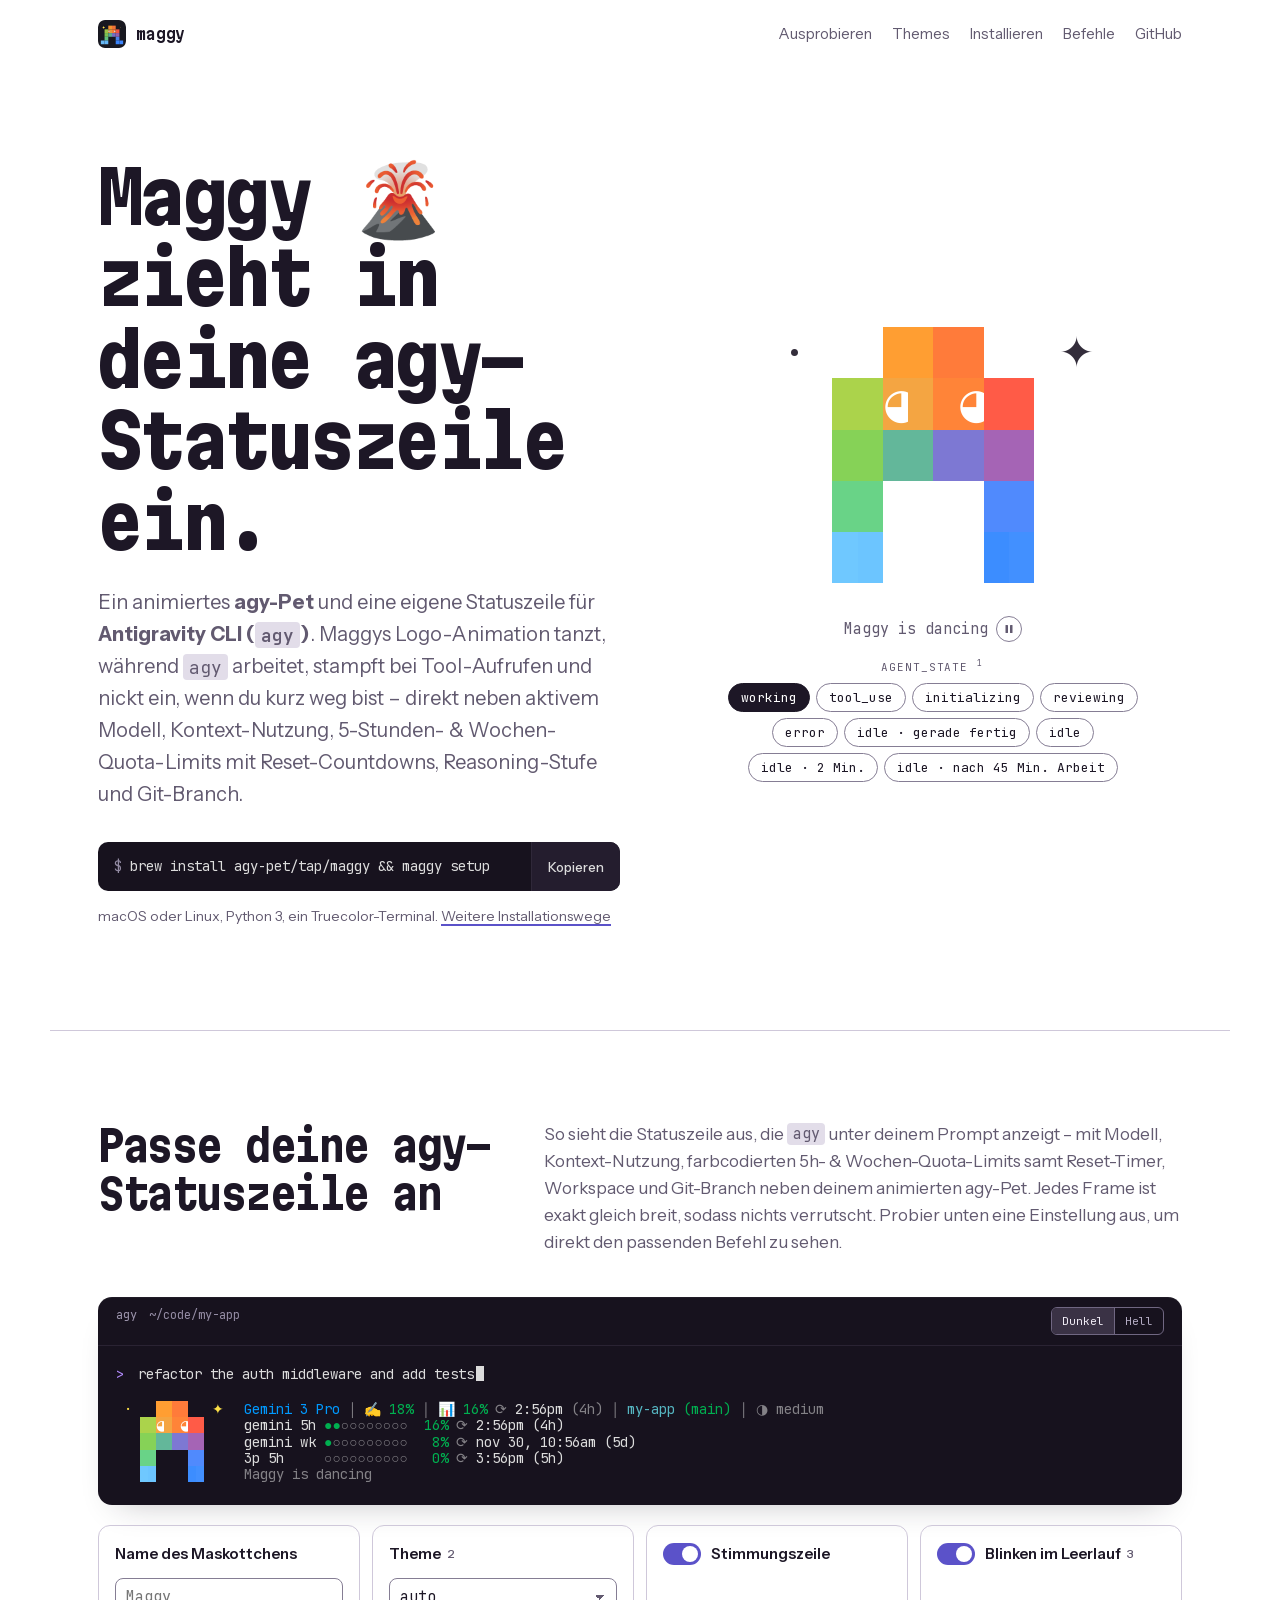
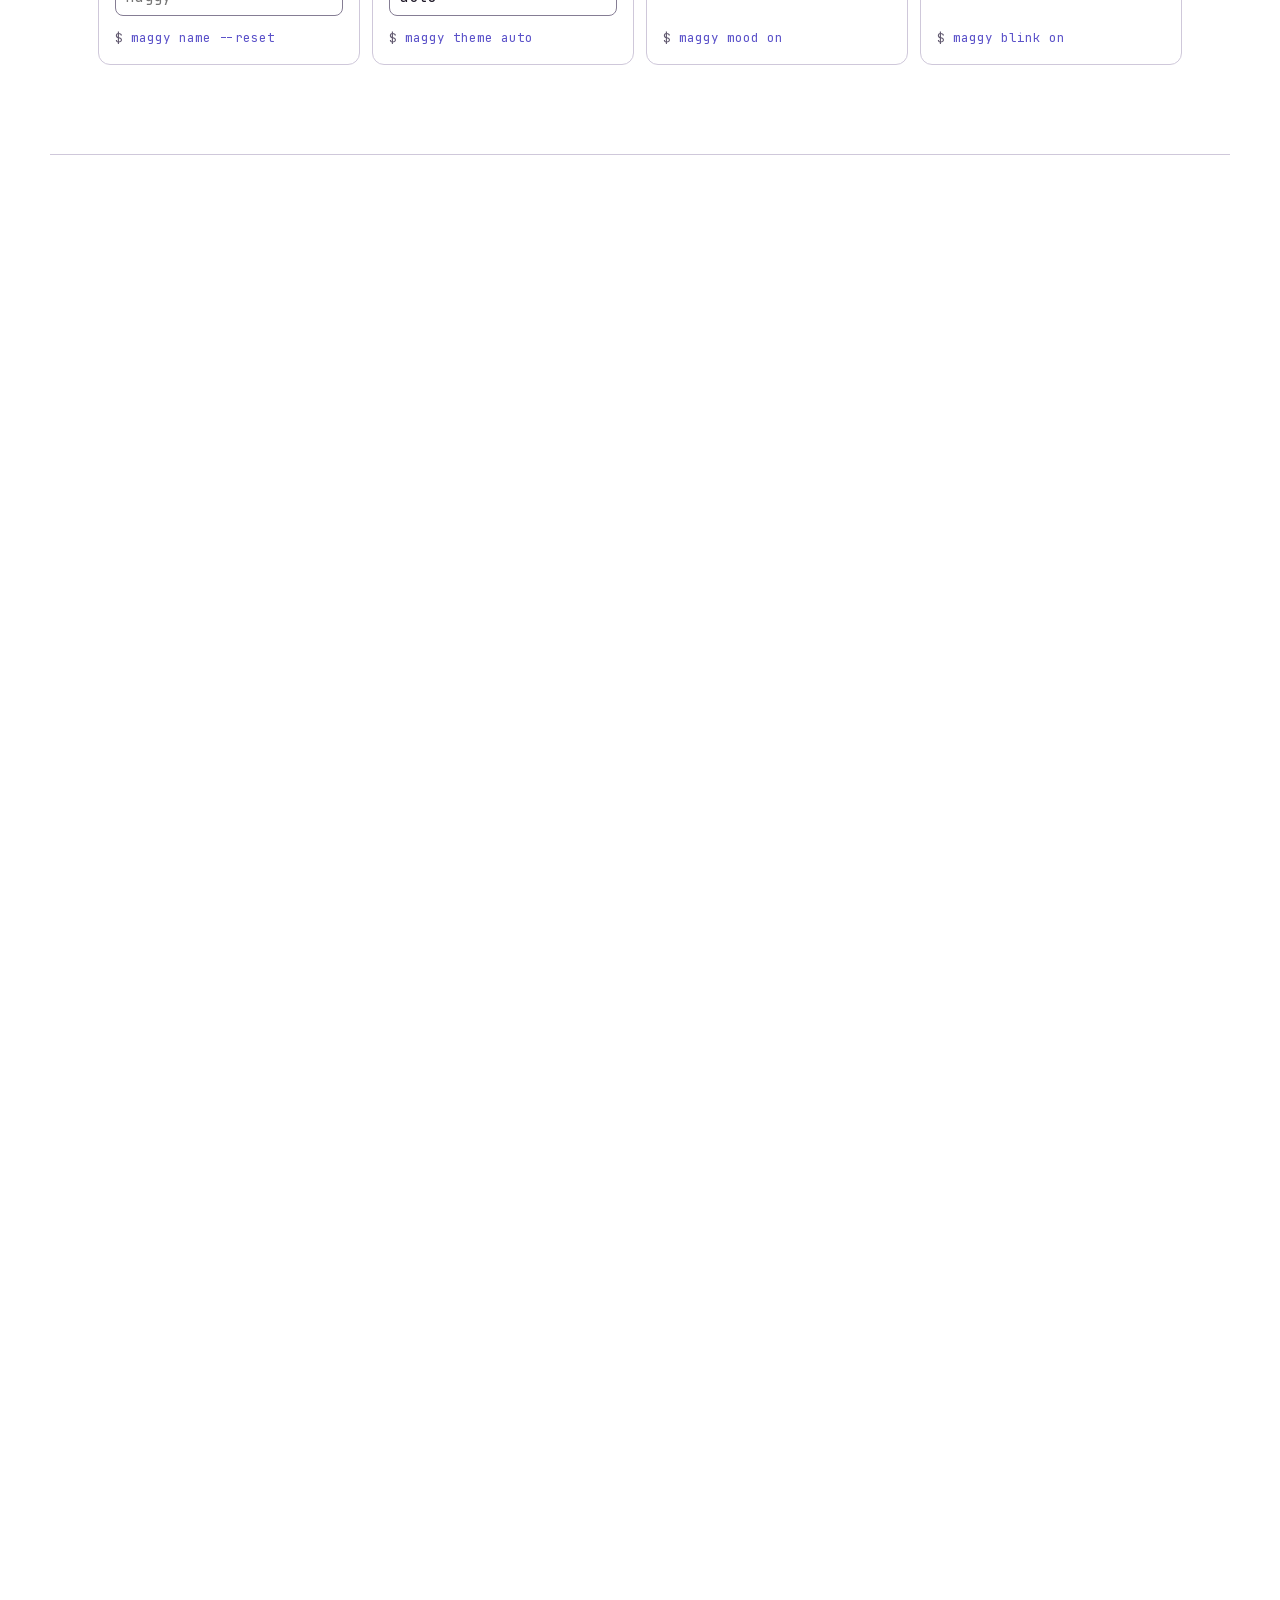
==== commit 8e971dcb: "deploy: agy-pet/maggy@d3deb43" ====
--- a/de/index.html
+++ b/de/index.html
@@ -427,7 +427,7 @@
         <div><dt><code>maggy pet off</code></dt><dd>Blendet das Logo aus und behält die Metriken. <code>motion off</code> hält stattdessen eine feste Pose und <code>side right</code> setzt Maggy nach rechts. Alles unterstützt <code>toggle</code>.</dd></div>
         <div><dt><code>maggy statusline hide git effort</code></dt><dd>Blendet einzelne Segmente aus: <code>model</code>, <code>context</code>, <code>quota</code>, <code>workspace</code>, <code>git</code>, <code>effort</code>. <code>maggy statusline show</code> blendet sie wieder ein.</dd></div>
         <div><dt><code>maggy doctor</code></dt><dd>Prüft Python, Truecolor-Unterstützung, die Einstellungsdatei und die Renderzeit pro Frame.</dd></div>
-        <div><dt><code>maggy config</code></dt><dd>Zeigt <code>~/.config/maggy/config.json</code>. Mit <code>get</code>, <code>set</code> oder <code>reset</code> anpassen.</dd></div>
+        <div><dt><code>maggy theme list</code></dt><dd>Listet alle Themes auf, auch deine eigenen. <code>maggy theme xmas</code> wechselt zu einem, <code>maggy theme auto</code> kehrt zum automatischen Feiertags-Look zurück.</dd></div>
         <div><dt><code>maggy uninstall --purge</code></dt><dd>Entfernt den statusLine-Eintrag samt Konfiguration und Cache. Alle anderen agy-Einstellungen bleiben unberührt.</dd></div>
       </dl>
 
